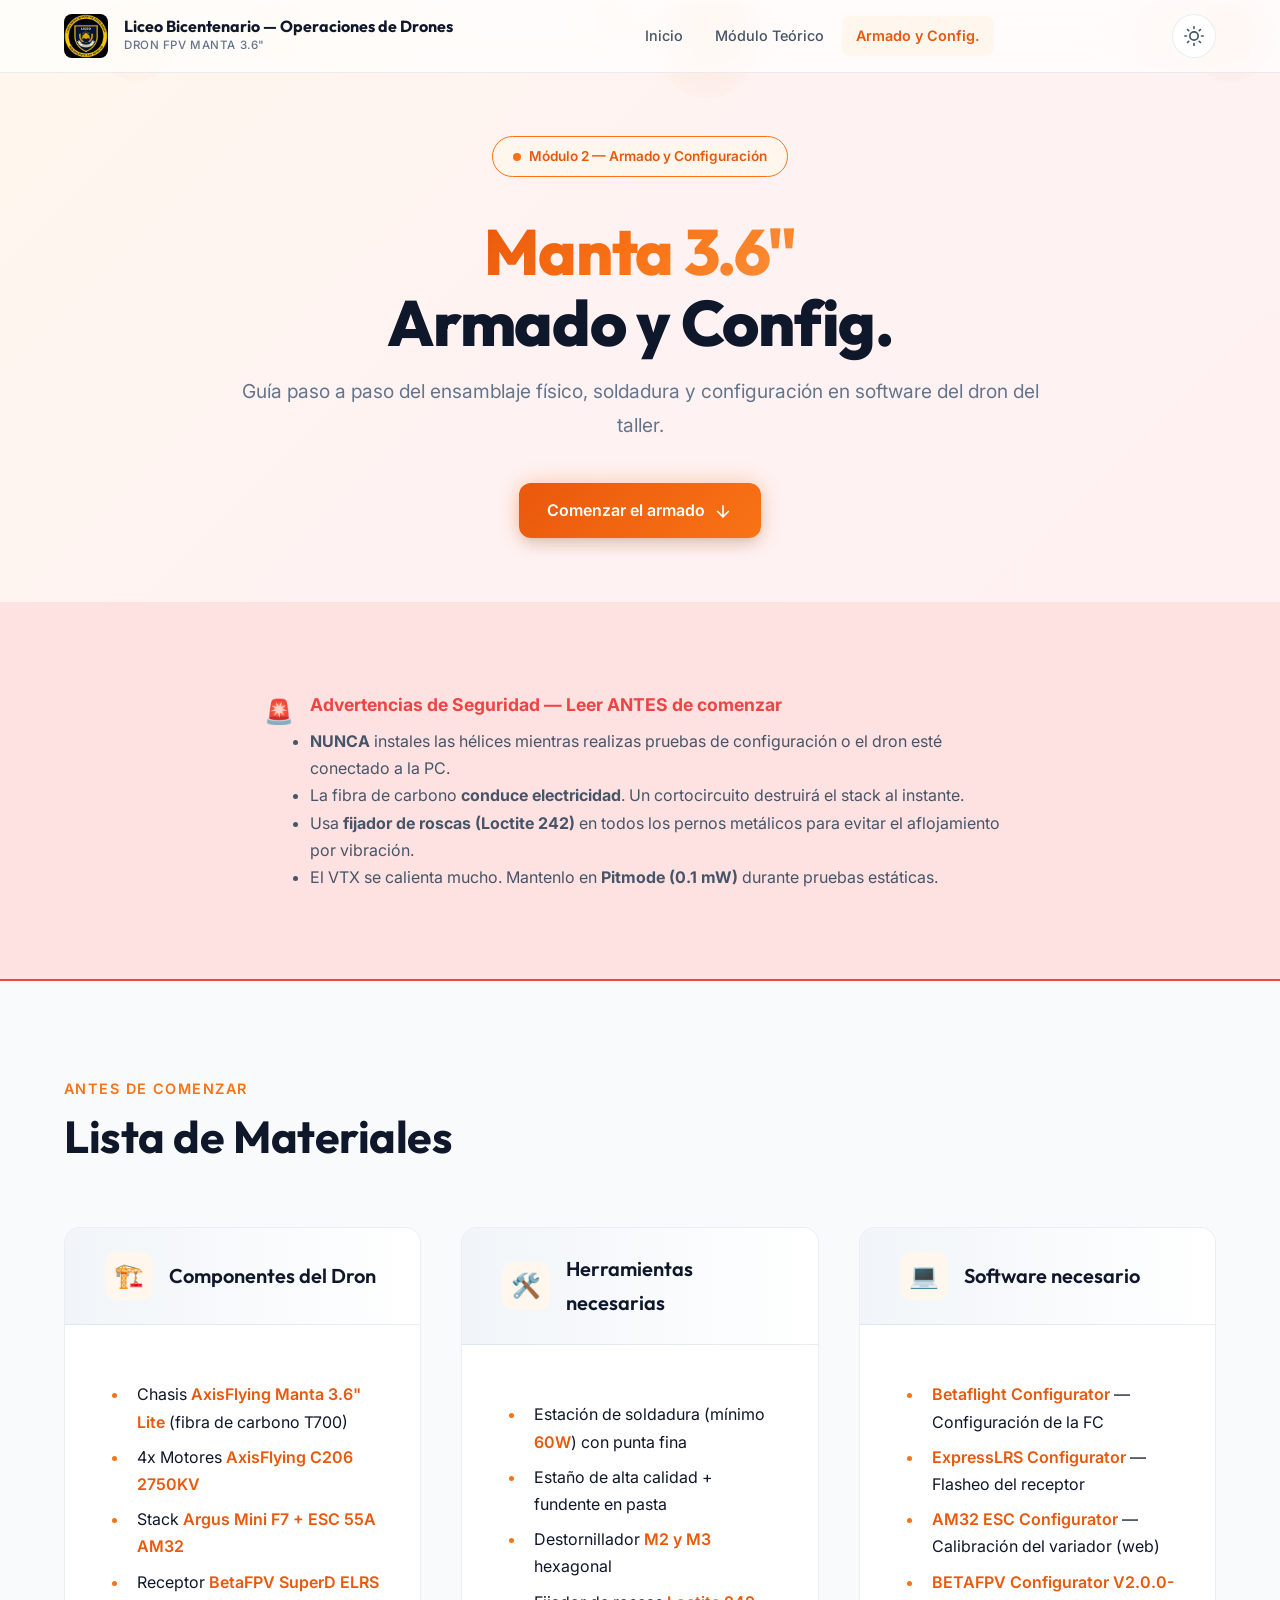
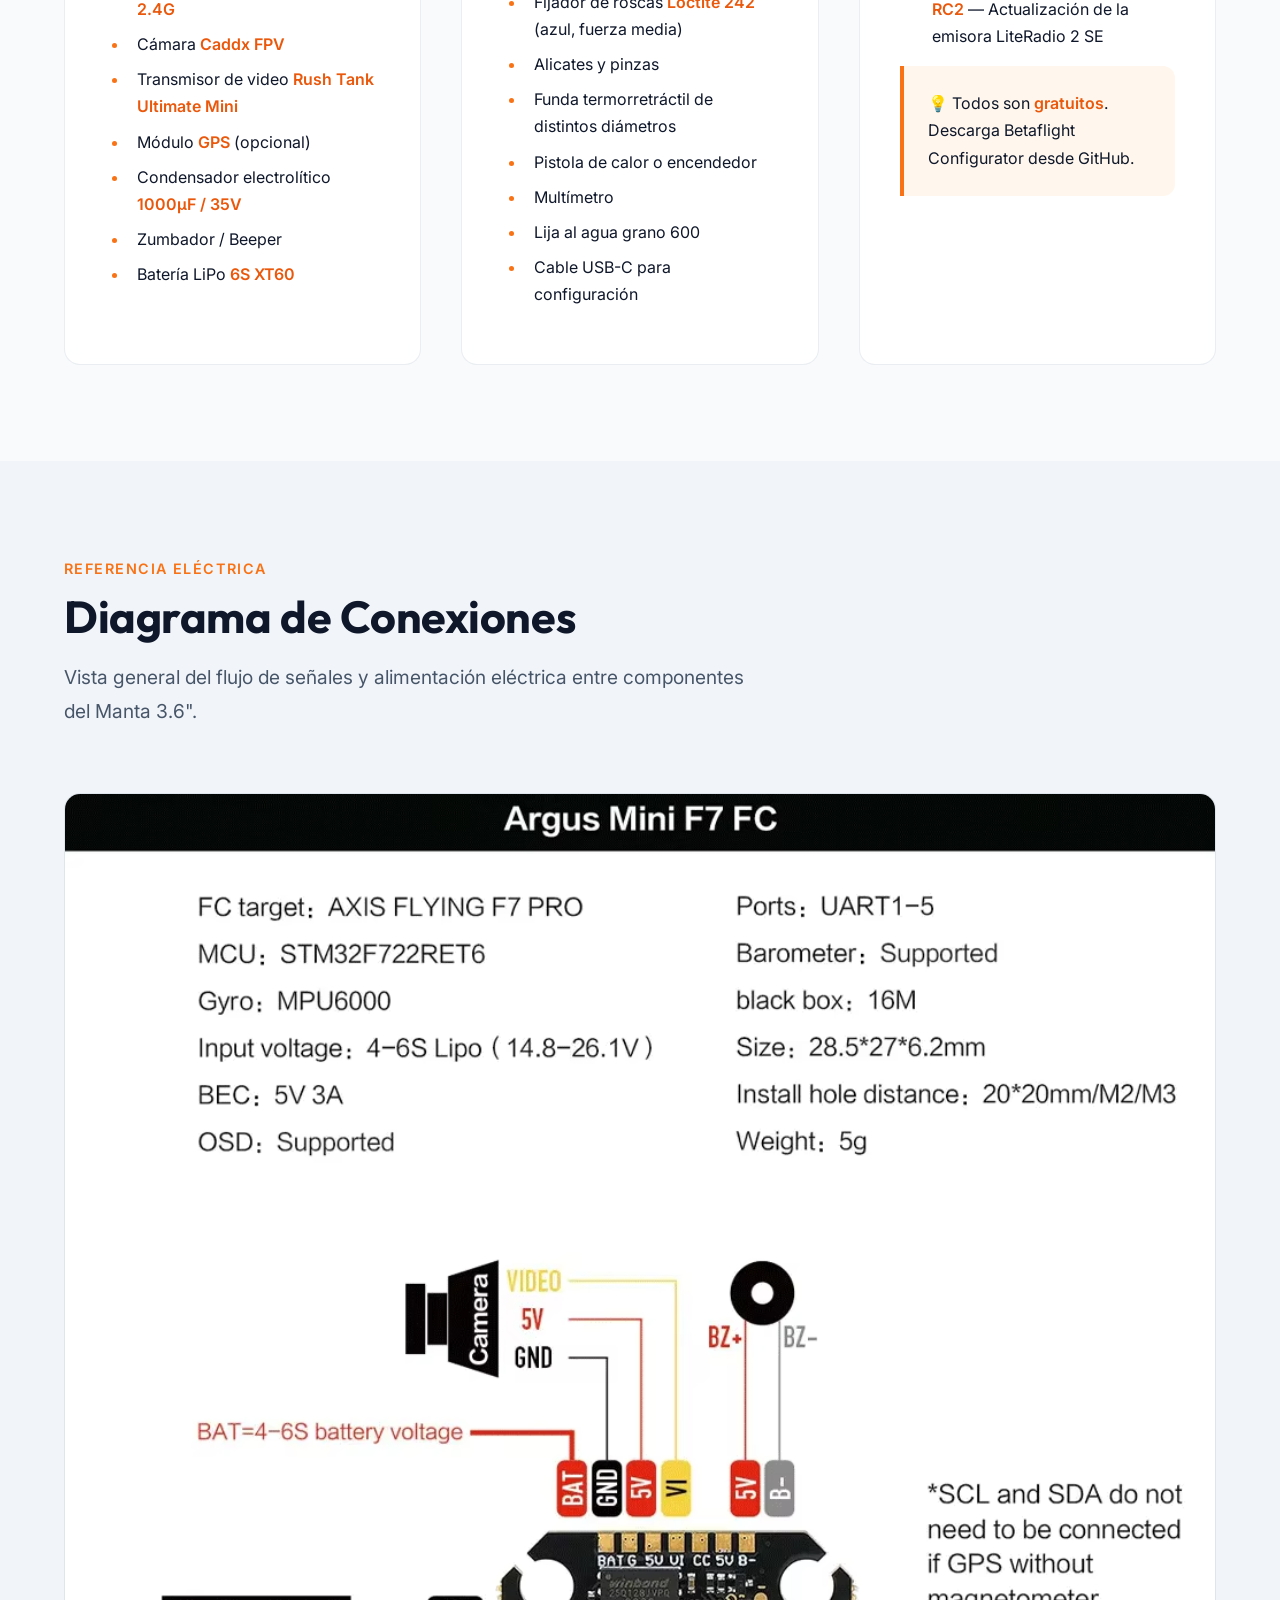
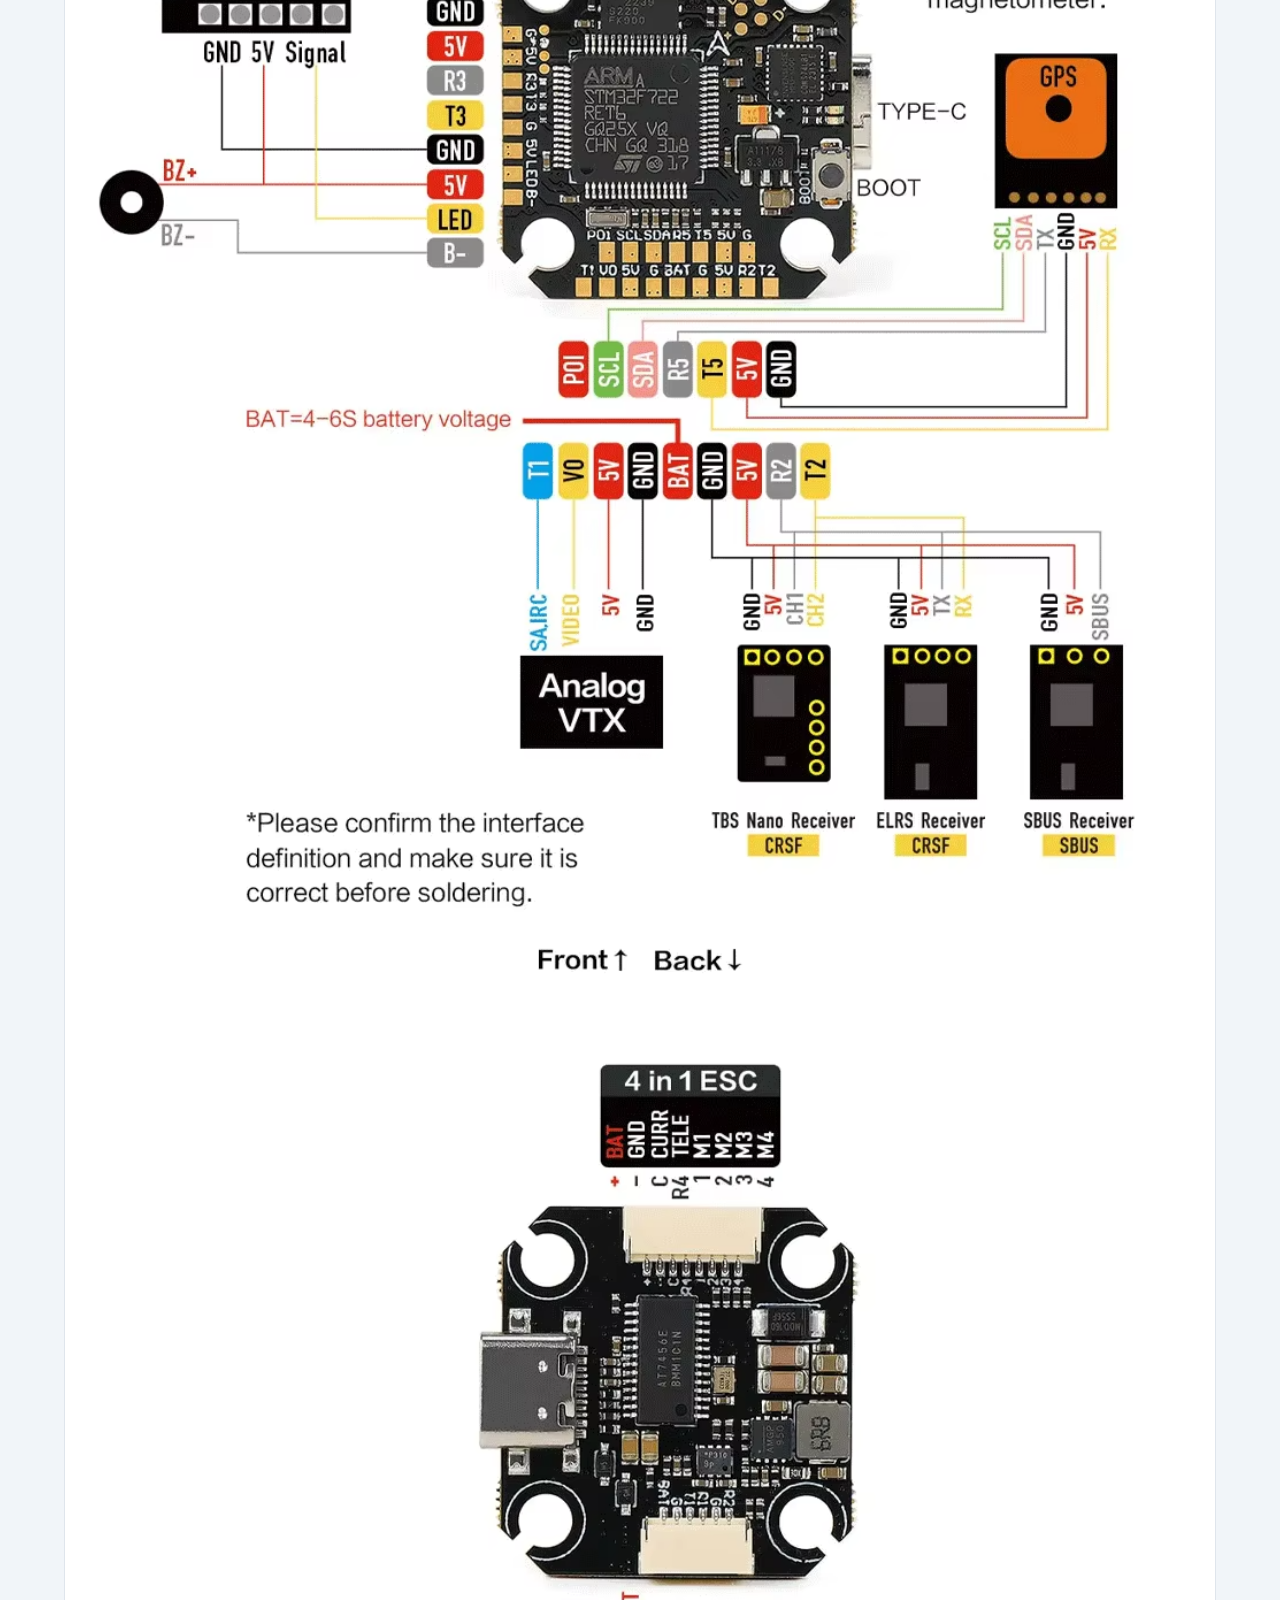
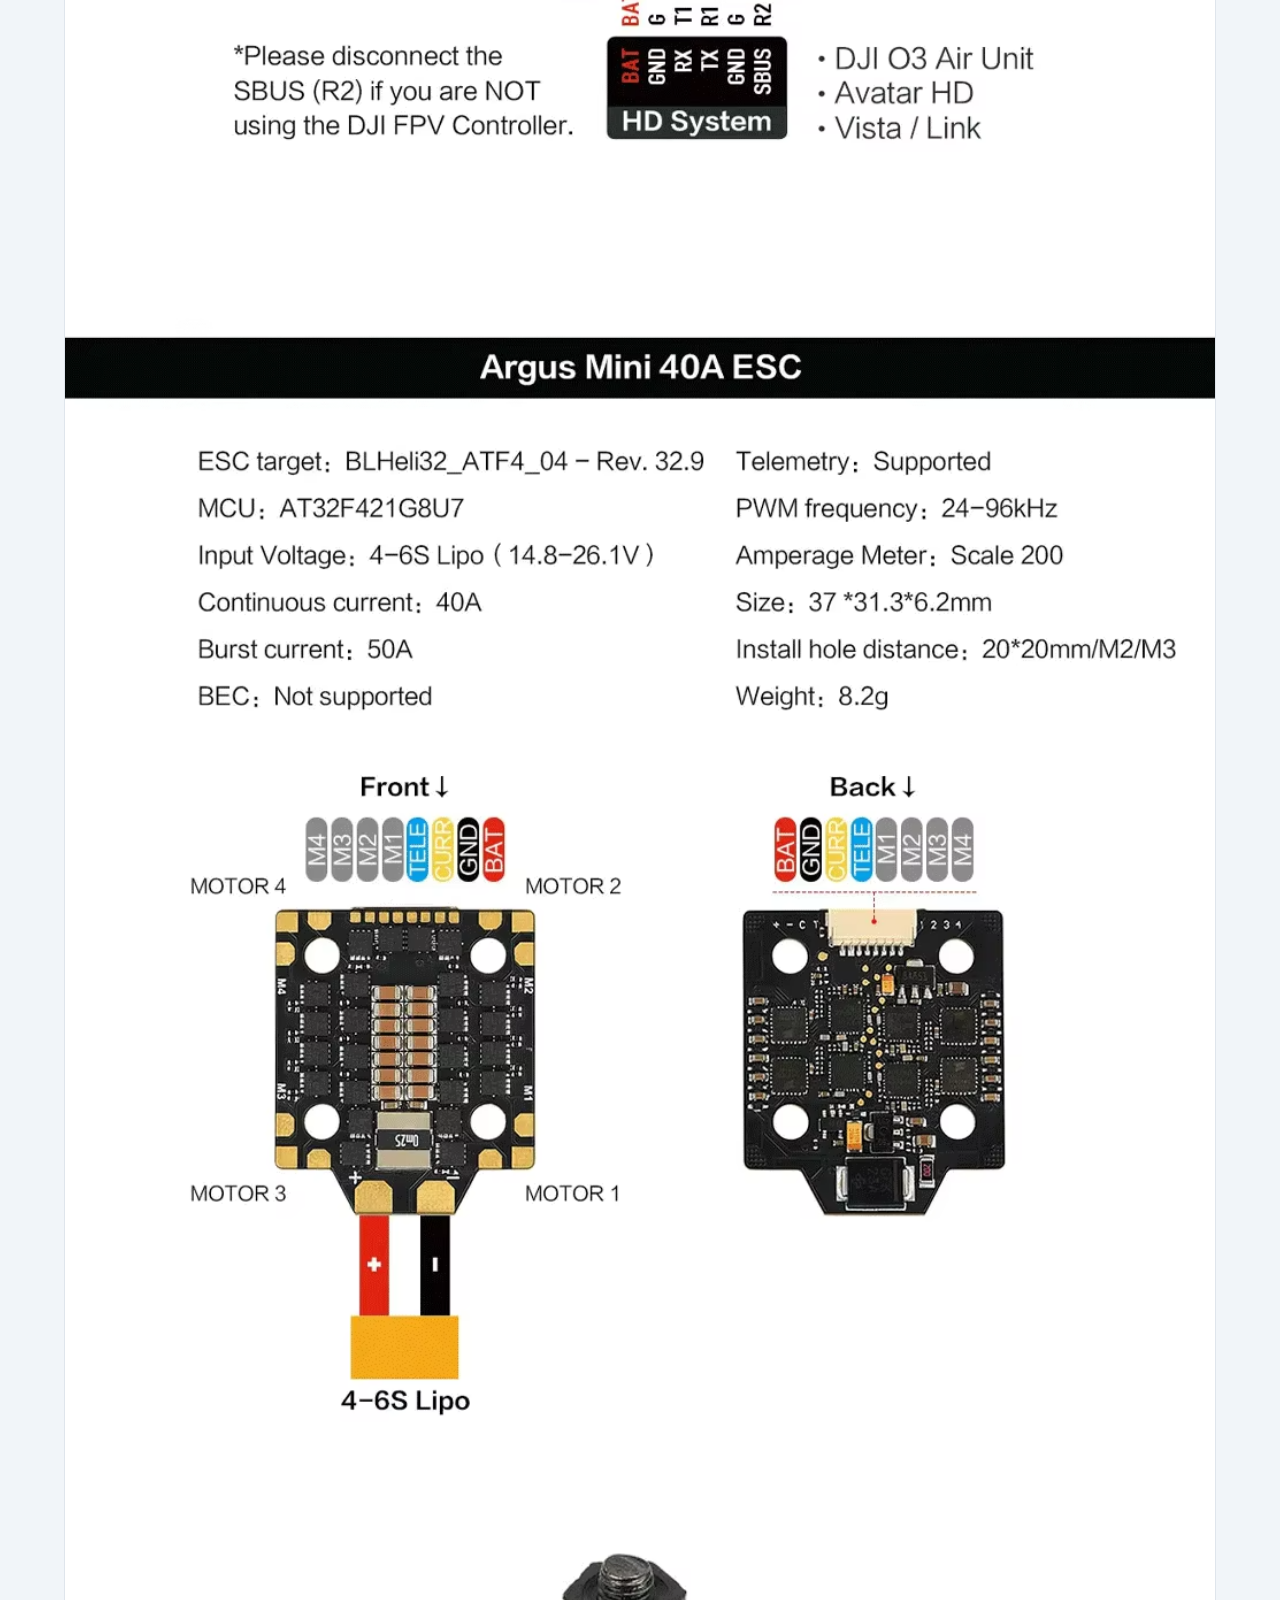
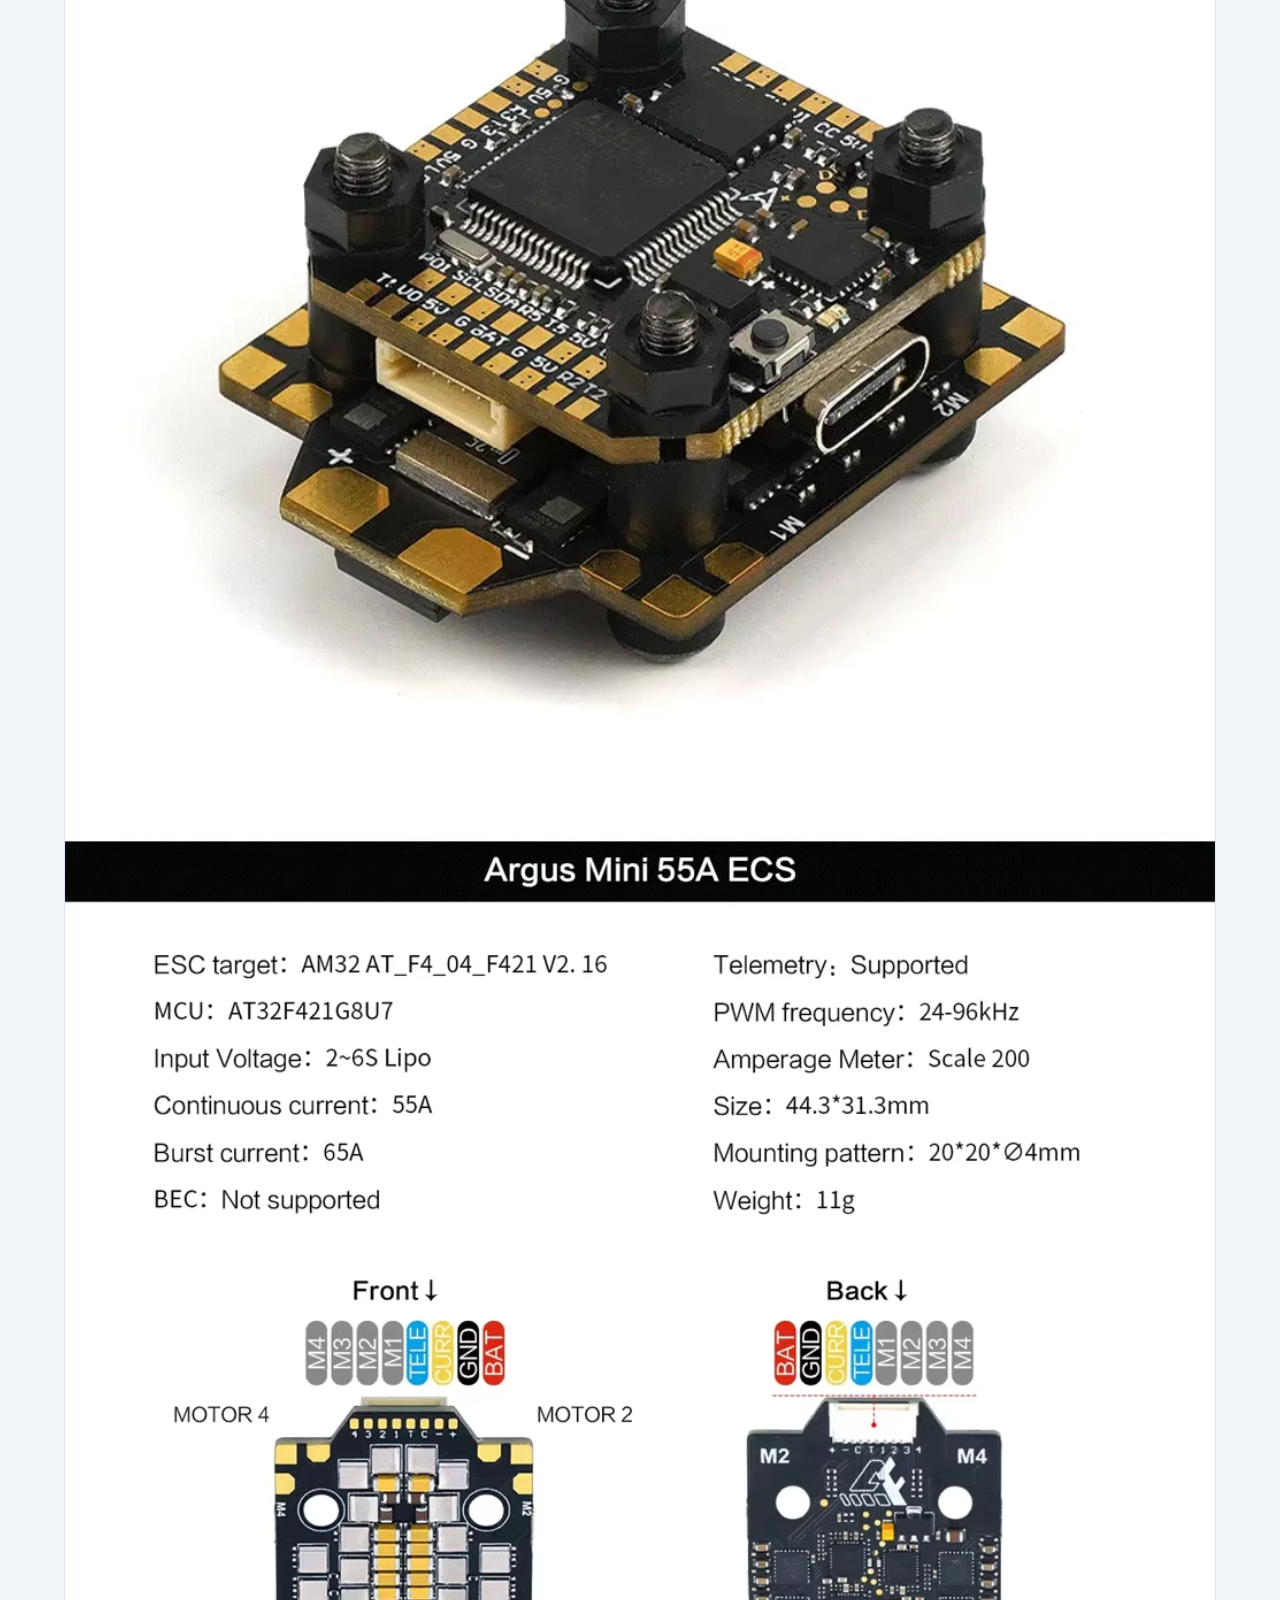
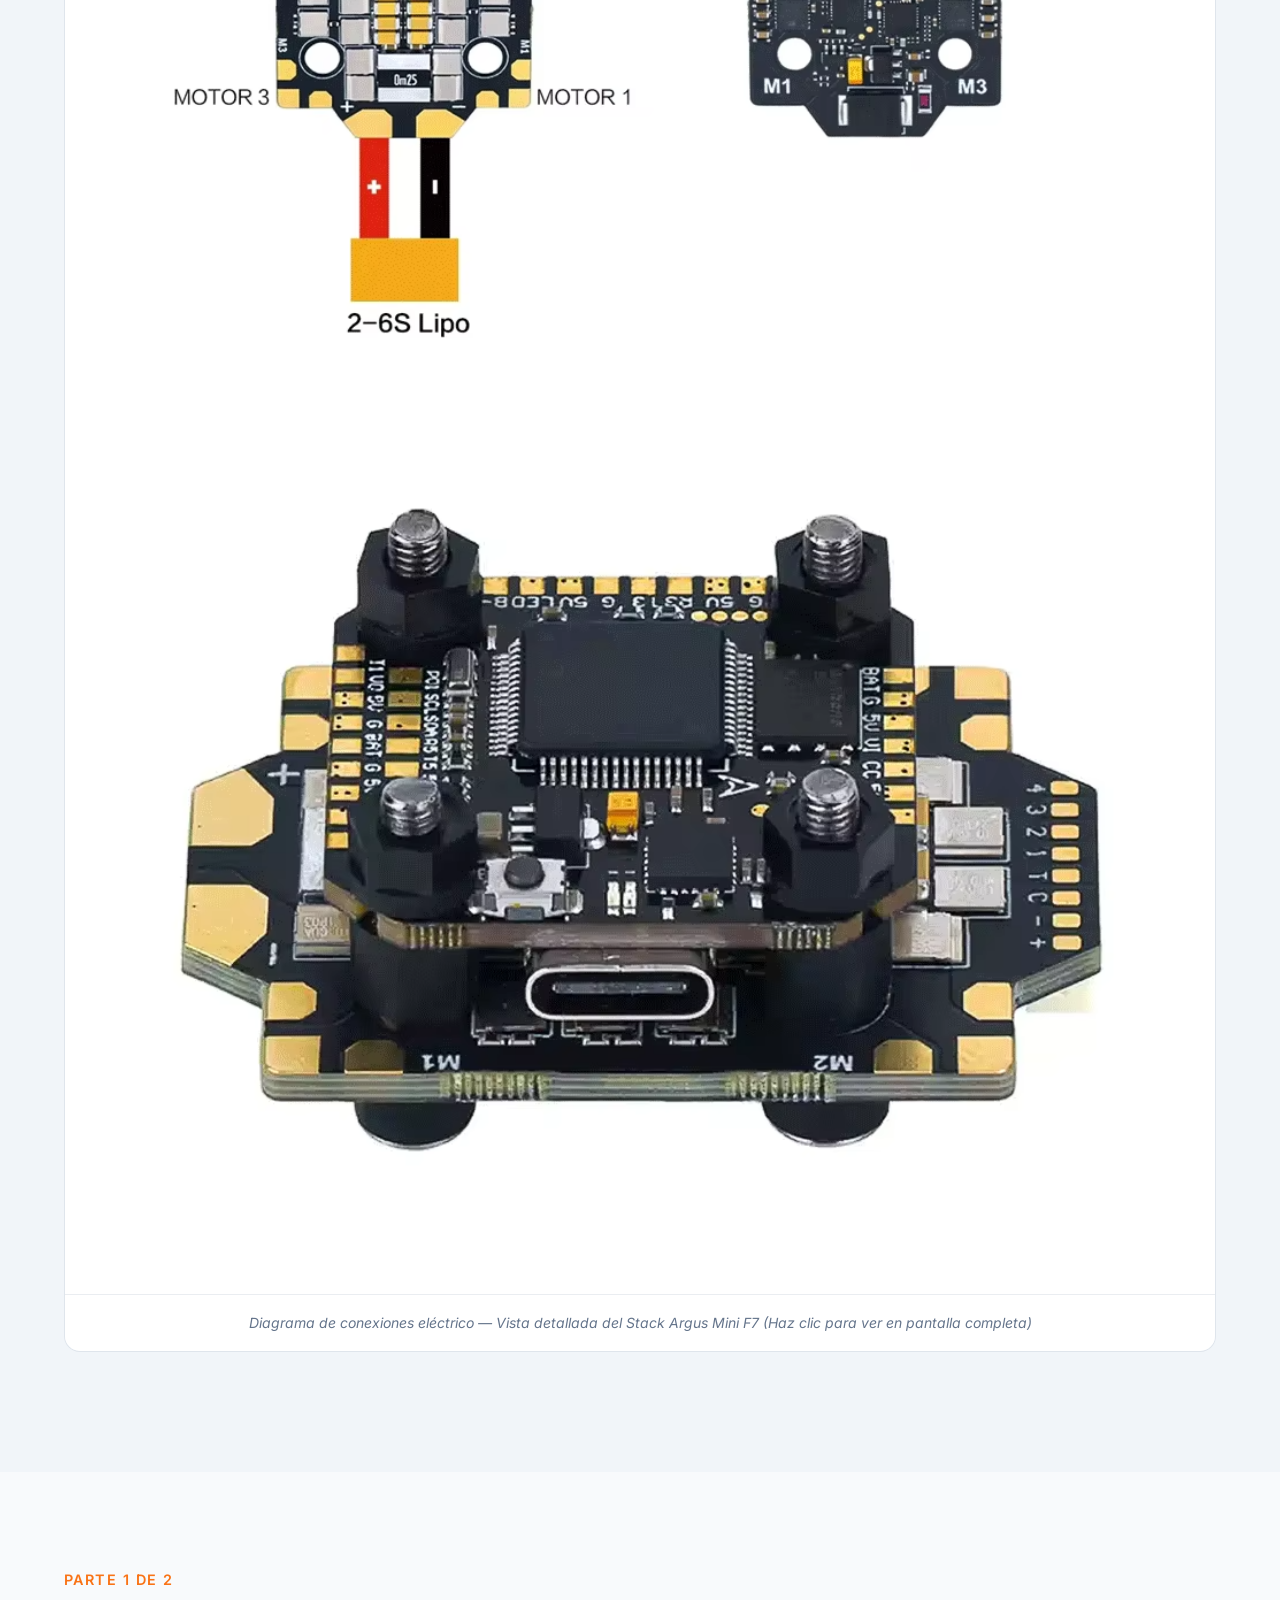
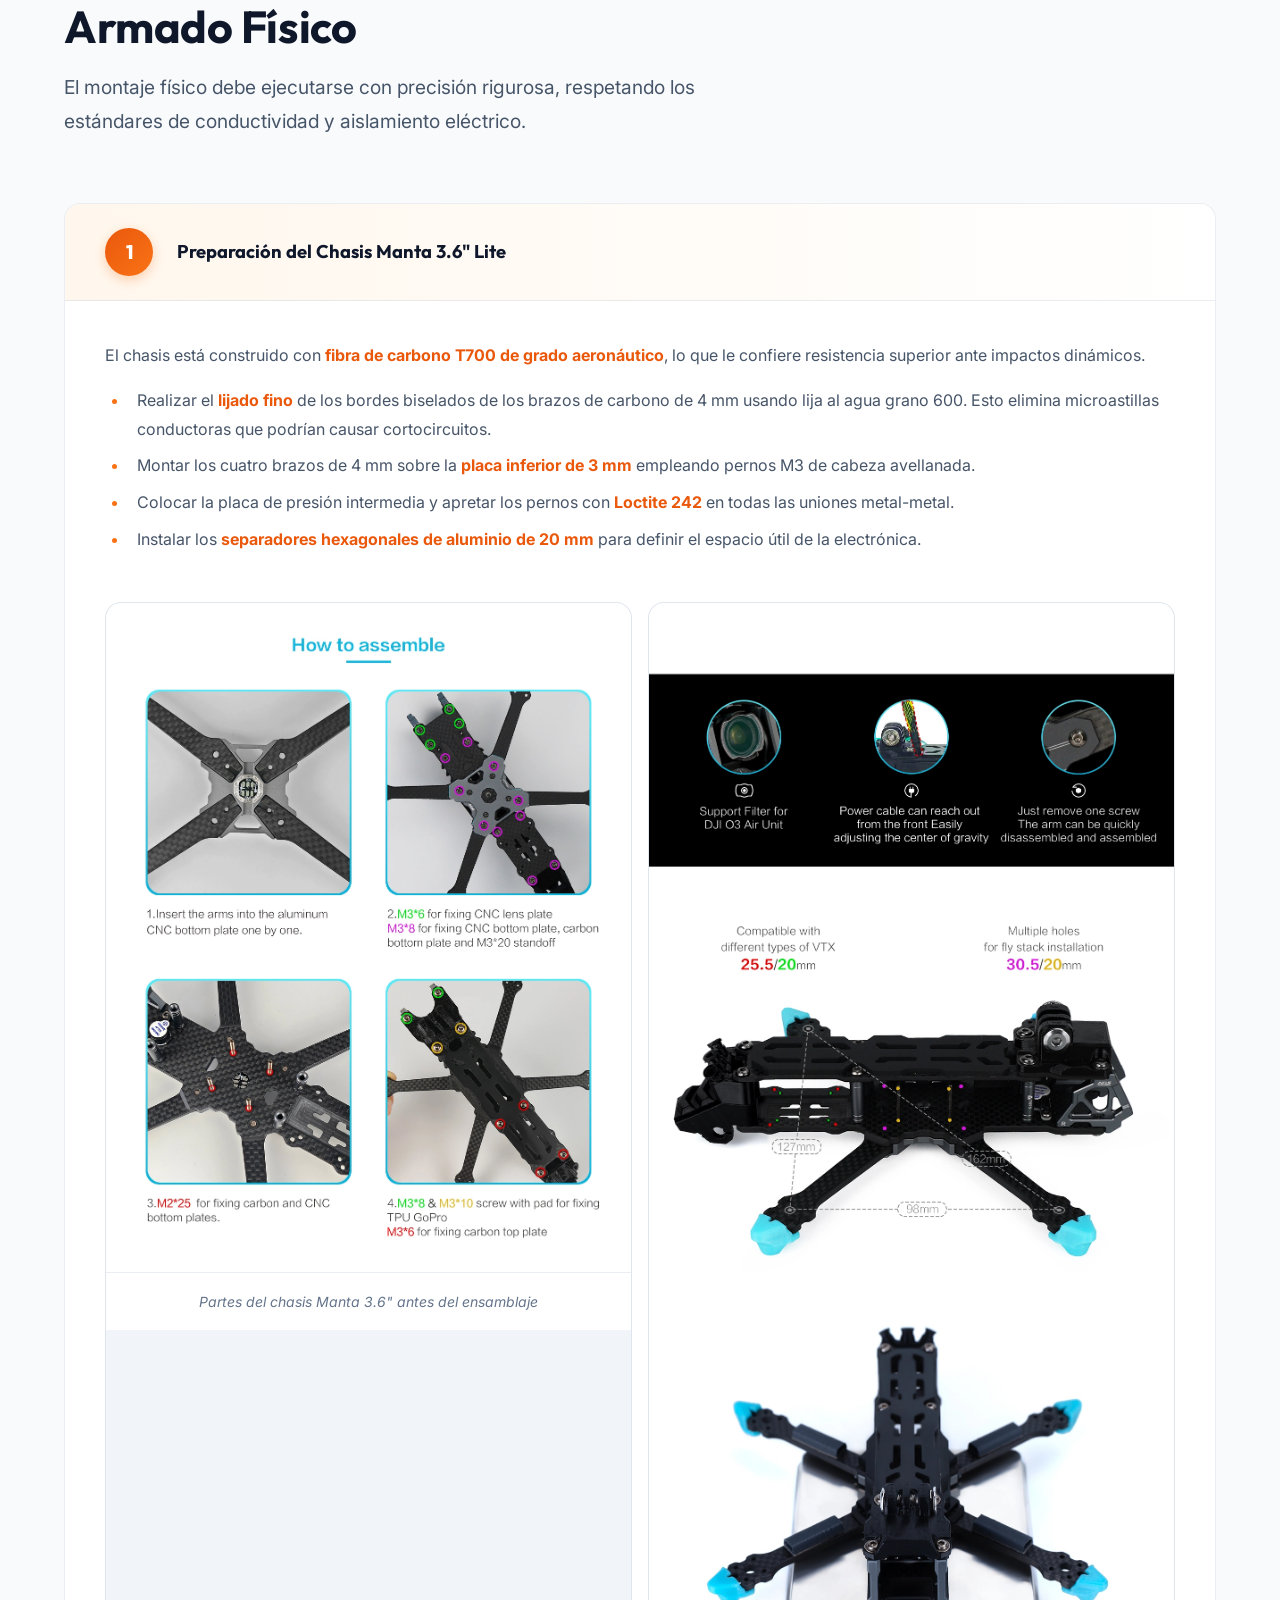
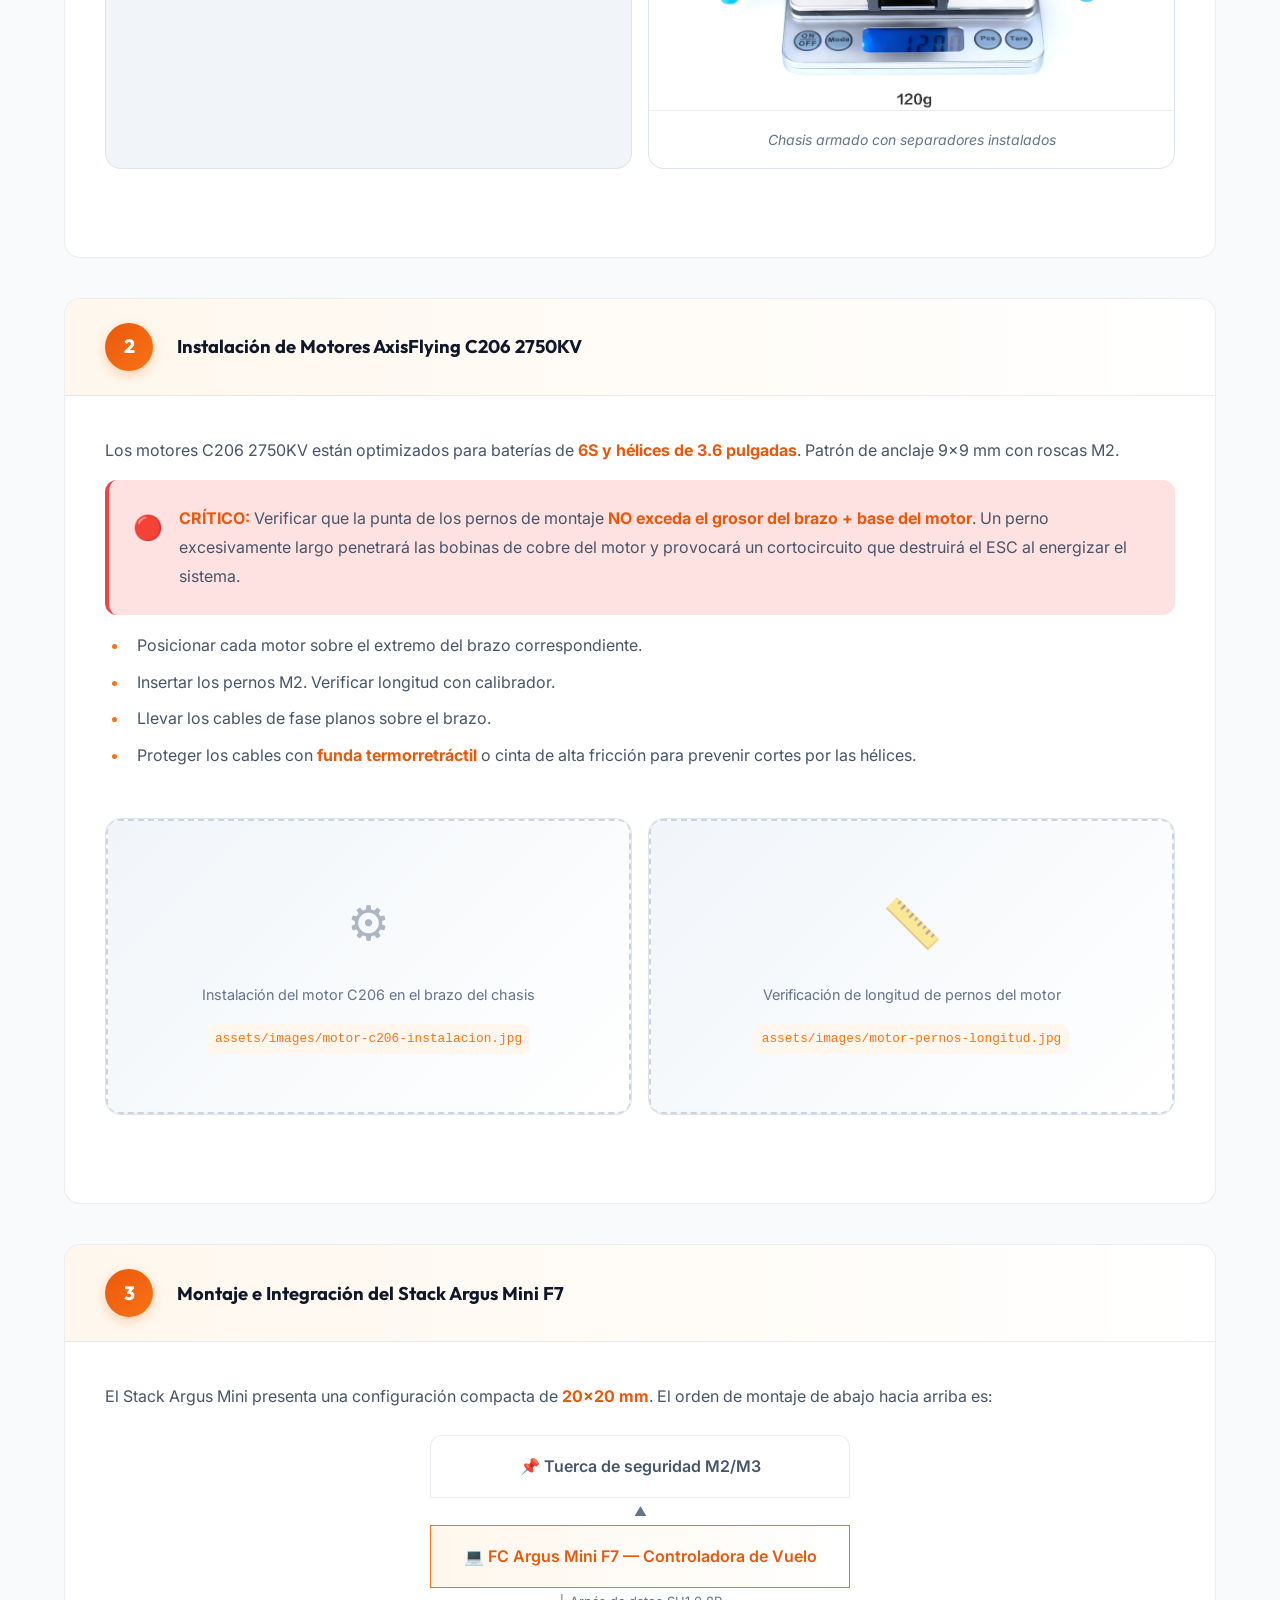
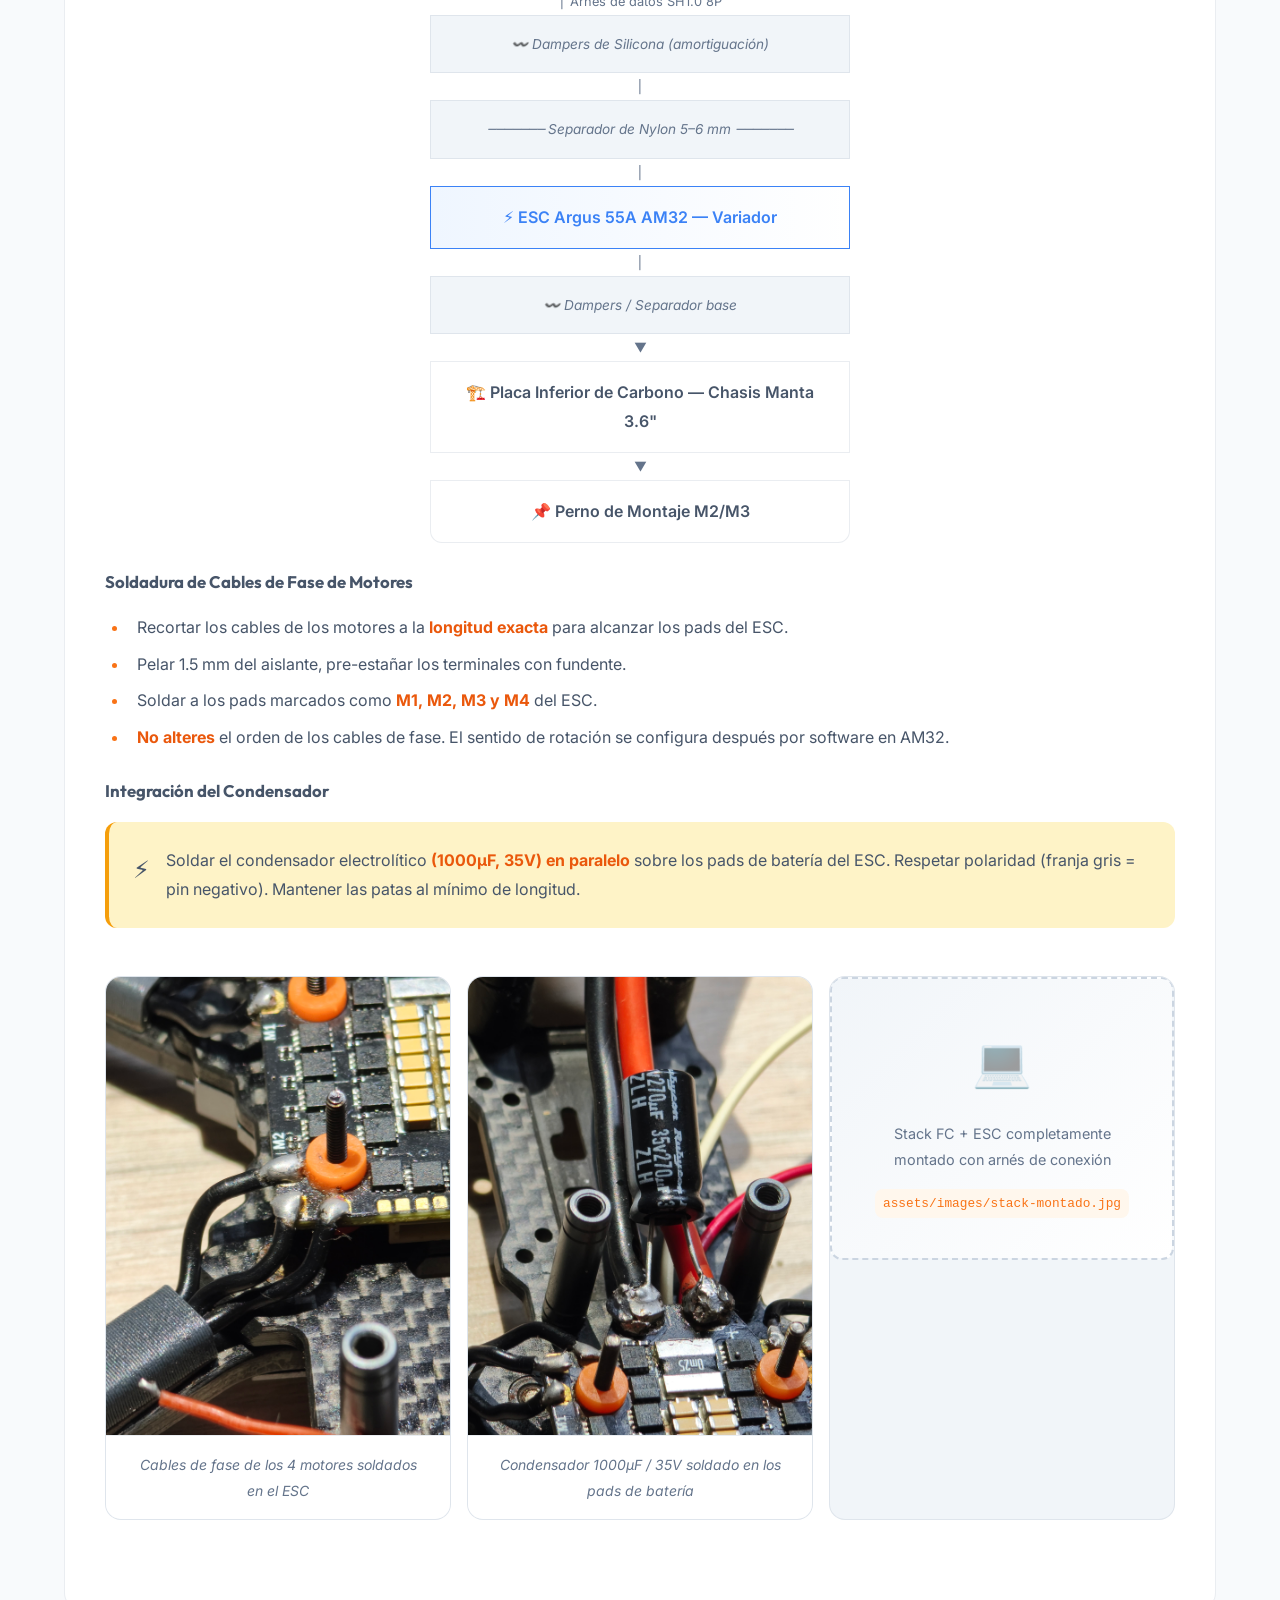
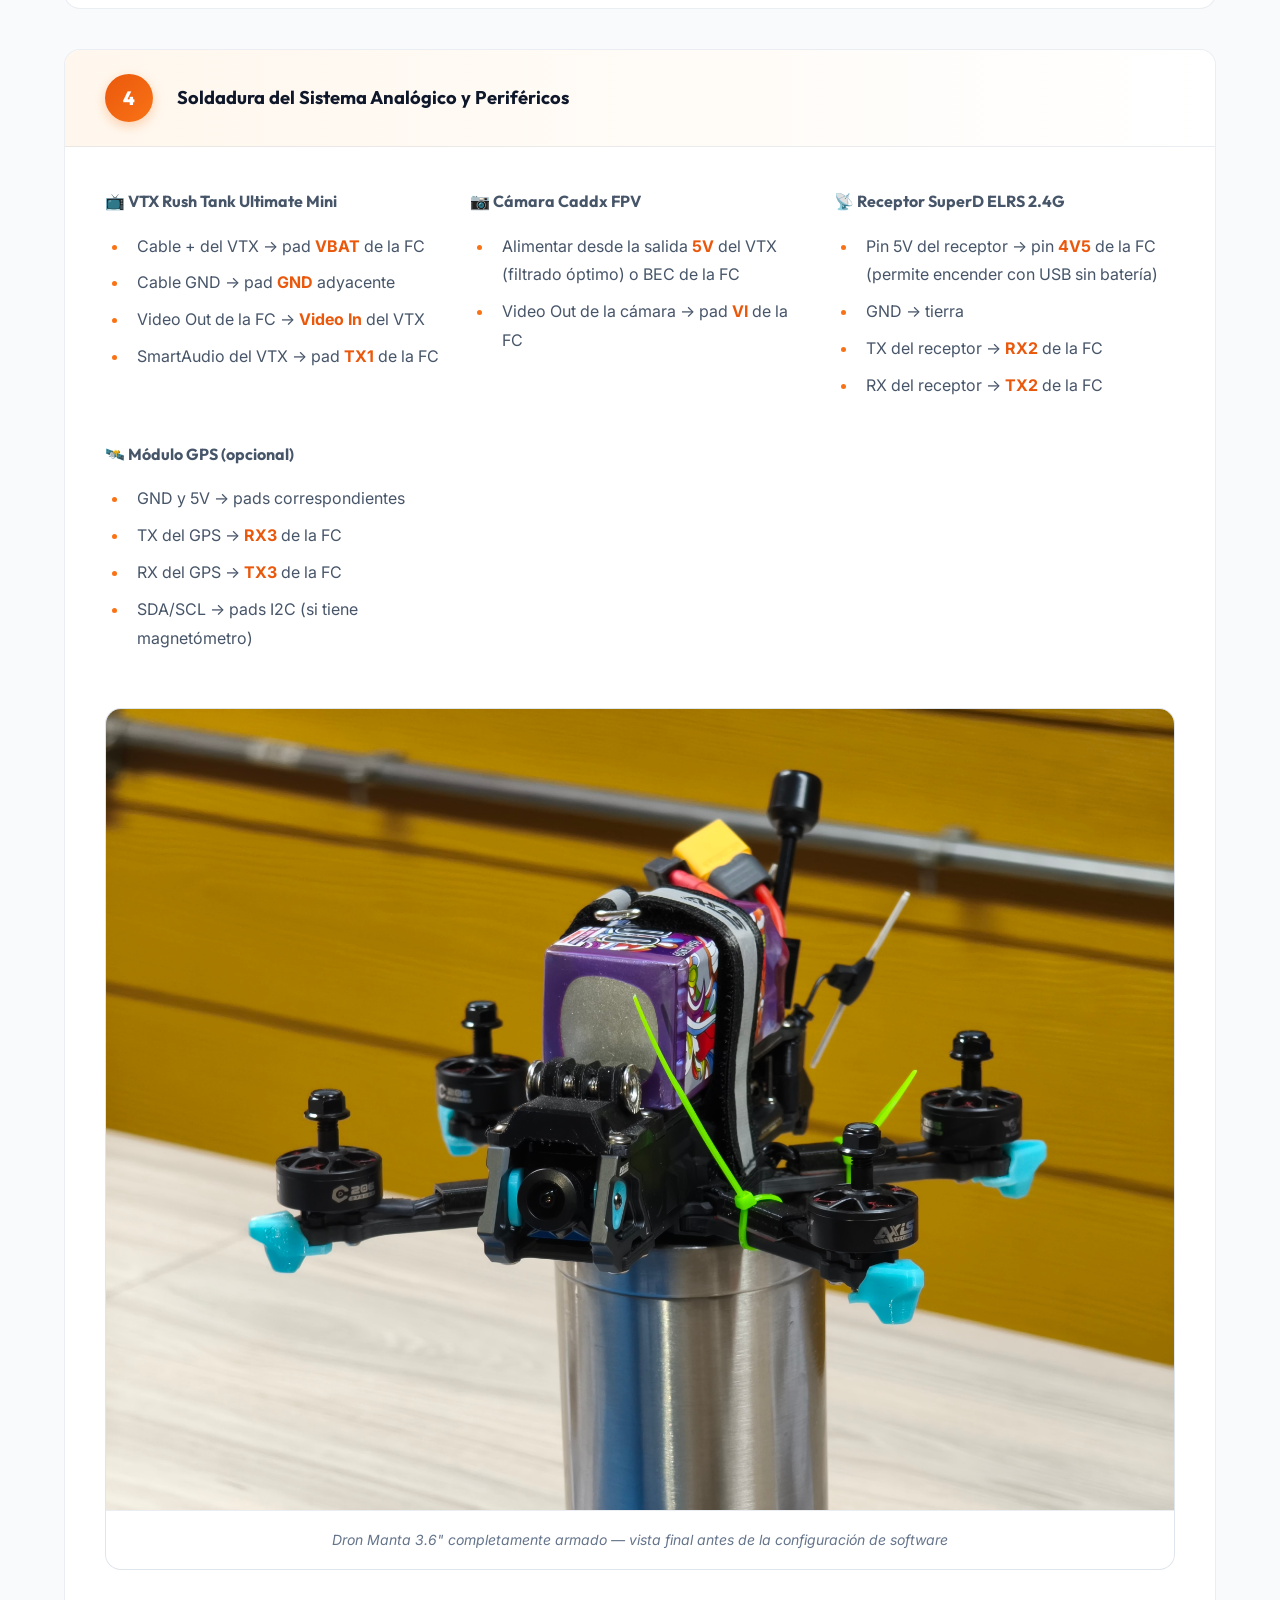
==== modulo-armado.html @ 682bfcba "Proyecto Web Dron FPV Manta 3.6 - Modulo Teorico y Armado" ====
<!DOCTYPE html>
<html lang="es">

<head>
  <meta charset="UTF-8">
  <meta name="viewport" content="width=device-width, initial-scale=1.0">
  <title>Módulo Armado y Configuración — Manta 3.6" | Dron FPV</title>
  <meta name="description"
    content="Guía completa paso a paso del armado físico, conexionado eléctrico y configuración en software del dron FPV AxisFlying Manta 3.6 pulgadas.">
  <link rel="icon" type="image/webp" href="assets/images/logo-liceo.webp">
  <link rel="stylesheet" href="assets/css/main.css">
  <style>
    /* Estilos adicionales para el diagrama de conexiones */
    .wiring-diagram {
      background: var(--bg-tertiary);
      border: 1px solid var(--border);
      border-radius: var(--radius-lg);
      padding: var(--space-xl);
      margin: var(--space-lg) 0;
      font-family: 'SF Mono', 'Fira Code', 'Courier New', monospace;
      font-size: 0.78rem;
      line-height: 1.7;
      color: var(--text-secondary);
      overflow-x: auto;
    }

    [data-theme="dark"] .wiring-diagram {
      background: #050a12;
      border-color: rgba(251, 146, 60, 0.2);
      color: #7dd3fc;
    }

    .wiring-diagram .w-title {
      color: var(--accent);
      font-weight: 700;
      font-size: 0.85rem;
      letter-spacing: 0.05em;
    }

    .wiring-diagram .w-component {
      color: var(--text-primary);
      font-weight: 700;
    }

    [data-theme="dark"] .wiring-diagram .w-component {
      color: #f8fafc;
    }

    .wiring-diagram .w-signal {
      color: #22c55e;
    }

    [data-theme="dark"] .wiring-diagram .w-signal {
      color: #4ade80;
    }

    .stack-diagram {
      display: flex;
      flex-direction: column;
      align-items: center;
      gap: 0;
      max-width: 420px;
      margin: var(--space-lg) auto;
    }

    .stack-layer {
      width: 100%;
      padding: var(--space-md) var(--space-lg);
      border: 1px solid var(--border);
      text-align: center;
      font-weight: 600;
      transition: all var(--transition-base);
      cursor: default;
      position: relative;
    }

    .stack-layer:first-child {
      border-radius: var(--radius-md) var(--radius-md) 0 0;
    }

    .stack-layer:last-child {
      border-radius: 0 0 var(--radius-md) var(--radius-md);
    }

    .stack-layer:hover {
      transform: scaleX(1.02);
      z-index: 2;
      box-shadow: var(--shadow-md);
    }

    .stack-layer.fc {
      background: linear-gradient(90deg, var(--accent-soft), var(--bg-secondary));
      color: var(--accent-dark);
      border-color: var(--accent);
    }

    .stack-layer.damper {
      background: var(--bg-tertiary);
      color: var(--text-muted);
      font-size: 0.85rem;
      font-weight: 400;
      font-style: italic;
    }

    .stack-layer.esc {
      background: linear-gradient(90deg, var(--info-soft), var(--bg-secondary));
      color: var(--info);
      border-color: var(--info);
    }

    .stack-layer.base {
      background: var(--bg-secondary);
      color: var(--text-secondary);
    }

    .stack-arrow {
      color: var(--text-muted);
      font-size: 0.8rem;
      padding: 2px 0;
    }

    .config-table-wrap {
      overflow-x: auto;
      border-radius: var(--radius-md);
      border: 1px solid var(--border);
      margin: var(--space-md) 0;
    }

    .config-table {
      width: 100%;
      border-collapse: collapse;
      font-size: 0.88rem;
    }

    .config-table th {
      background: var(--bg-tertiary);
      padding: var(--space-md);
      text-align: left;
      font-weight: 700;
      border-bottom: 2px solid var(--accent);
      white-space: nowrap;
      font-family: var(--font-heading);
    }

    .config-table td {
      padding: var(--space-md);
      border-bottom: 1px solid var(--border);
      vertical-align: middle;
    }

    .config-table tr:last-child td {
      border-bottom: none;
    }

    .config-table tr:hover td {
      background: var(--accent-soft);
    }

    .config-table code {
      background: var(--bg-tertiary);
      padding: 0.2rem 0.5rem;
      border-radius: var(--radius-sm);
      font-size: 0.82rem;
      color: var(--accent-dark);
      font-family: 'SF Mono', monospace;
      font-weight: 600;
    }

    .warning-box {
      display: flex;
      gap: var(--space-md);
      align-items: flex-start;
      padding: var(--space-lg);
      border-radius: var(--radius-md);
      margin: var(--space-md) 0;
    }

    .warning-box.red {
      background: var(--danger-soft);
      border-left: 4px solid var(--danger);
    }

    .warning-box.yellow {
      background: var(--warning-soft);
      border-left: 4px solid var(--warning);
    }

    .warning-box.green {
      background: var(--success-soft);
      border-left: 4px solid var(--success);
    }

    .warning-icon {
      font-size: 1.5rem;
      flex-shrink: 0;
      margin-top: 2px;
    }

    .step-card {
      background: var(--bg-secondary);
      border: 1px solid var(--border);
      border-radius: var(--radius-lg);
      overflow: hidden;
      transition: all var(--transition-base);
    }

    .step-card:hover {
      box-shadow: var(--shadow-md);
      border-color: var(--accent);
    }

    .step-card-header {
      display: flex;
      align-items: center;
      gap: var(--space-lg);
      padding: var(--space-lg) var(--space-xl);
      background: linear-gradient(90deg, var(--accent-soft), var(--bg-secondary));
      border-bottom: 1px solid var(--border);
    }

    .step-card-num {
      width: 48px;
      height: 48px;
      border-radius: 50%;
      background: linear-gradient(135deg, var(--accent-dark), var(--accent));
      color: white;
      display: flex;
      align-items: center;
      justify-content: center;
      font-weight: 800;
      font-size: 1.2rem;
      font-family: var(--font-heading);
      flex-shrink: 0;
      box-shadow: 0 4px 12px rgba(249, 115, 22, 0.3);
    }

    .step-card-header h3 {
      font-family: var(--font-heading);
      font-size: 1.15rem;
      font-weight: 700;
      color: var(--text-primary);
    }

    .step-card-body {
      padding: var(--space-xl);
      color: var(--text-secondary);
      line-height: 1.8;
    }

    .step-card-body ul {
      margin: var(--space-md) 0 var(--space-md) var(--space-lg);
    }

    .step-card-body li {
      margin-bottom: var(--space-sm);
      padding-left: var(--space-sm);
    }

    .step-card-body li::marker {
      color: var(--accent);
    }

    .step-card-body strong {
      color: var(--accent-dark);
    }

    .bind-method {
      border: 1px solid var(--border);
      border-radius: var(--radius-lg);
      overflow: hidden;
      margin: var(--space-md) 0;
    }

    .bind-method-header {
      display: flex;
      align-items: center;
      gap: var(--space-md);
      padding: var(--space-lg) var(--space-xl);
      background: var(--bg-tertiary);
      font-weight: 700;
      font-family: var(--font-heading);
      color: var(--text-primary);
    }

    .bind-method-body {
      padding: var(--space-xl);
    }

    .bind-step {
      display: flex;
      gap: var(--space-md);
      margin-bottom: var(--space-md);
      align-items: flex-start;
    }

    .bind-step-num {
      flex-shrink: 0;
      width: 28px;
      height: 28px;
      border-radius: 50%;
      background: var(--accent-soft);
      border: 2px solid var(--accent);
      color: var(--accent-dark);
      display: flex;
      align-items: center;
      justify-content: center;
      font-size: 0.8rem;
      font-weight: 700;
    }
  </style>
</head>

<body>

  <!-- NAVBAR -->
  <nav class="navbar" role="navigation" aria-label="Navegación principal">
    <div class="navbar-inner">
      <a href="index.html" class="navbar-brand">
        <img src="assets/images/logo-liceo.webp" alt="Logo Liceo Bicentenario San Nicolás" width="44" height="44">
        <div class="brand-text">
          <span class="brand-name">Liceo Bicentenario — Operaciones de Drones</span>
          <span class="brand-sub">Dron FPV Manta 3.6"</span>
        </div>
      </a>
      <div class="navbar-nav" id="main-nav">
        <a href="index.html" class="nav-link">Inicio</a>
        <a href="modulo-teorico.html" class="nav-link">Módulo Teórico</a>
        <a href="modulo-armado.html" class="nav-link active">Armado y Config.</a>
      </div>
      <div class="navbar-actions">
        <button class="theme-toggle" aria-label="Cambiar tema">
          <svg class="sun-icon" viewBox="0 0 24 24" fill="none" stroke="currentColor" stroke-width="2"
            stroke-linecap="round" stroke-linejoin="round">
            <circle cx="12" cy="12" r="5" />
            <line x1="12" y1="1" x2="12" y2="3" />
            <line x1="12" y1="21" x2="12" y2="23" />
            <line x1="4.22" y1="4.22" x2="5.64" y2="5.64" />
            <line x1="18.36" y1="18.36" x2="19.78" y2="19.78" />
            <line x1="1" y1="12" x2="3" y2="12" />
            <line x1="21" y1="12" x2="23" y2="12" />
            <line x1="4.22" y1="19.78" x2="5.64" y2="18.36" />
            <line x1="18.36" y1="5.64" x2="19.78" y2="4.22" />
          </svg>
          <svg class="moon-icon" viewBox="0 0 24 24" fill="none" stroke="currentColor" stroke-width="2"
            stroke-linecap="round" stroke-linejoin="round" style="display:none">
            <path d="M21 12.79A9 9 0 1 1 11.21 3 7 7 0 0 0 21 12.79z" />
          </svg>
        </button>
        <button class="mobile-menu-btn" aria-label="Abrir menú" aria-expanded="false" aria-controls="main-nav">
          <svg width="24" height="24" viewBox="0 0 24 24" fill="none" stroke="currentColor" stroke-width="2"
            stroke-linecap="round" stroke-linejoin="round">
            <line x1="3" y1="12" x2="21" y2="12" />
            <line x1="3" y1="6" x2="21" y2="6" />
            <line x1="3" y1="18" x2="21" y2="18" />
          </svg>
        </button>
      </div>
    </div>
  </nav>

  <!-- HERO DEL MÓDULO -->
  <section class="hero" id="inicio" style="min-height: 50vh;">
    <div class="hero-bg" style="background-image: url('assets/images/hero-armado.webp');"></div>
    <div class="hero-particles"></div>
    <div class="hero-content">
      <div class="hero-badge">
        <div class="hero-badge-dot"></div>
        Módulo 2 — Armado y Configuración
      </div>
      <h1 class="hero-title display">
        <span class="accent">Manta 3.6"</span><br>Armado y Config.
      </h1>
      <p class="hero-subtitle body-lg text-muted">
        Guía paso a paso del ensamblaje físico, soldadura y configuración en software del dron del taller.
      </p>
      <div class="hero-actions" style="margin-top: var(--space-xl);">
        <a href="#lista-materiales" class="btn btn-primary btn-shimmer ripple">
          Comenzar el armado
          <svg width="20" height="20" viewBox="0 0 24 24" fill="none" stroke="currentColor" stroke-width="2">
            <path d="M12 5v14M5 12l7 7 7-7" />
          </svg>
        </a>
      </div>
    </div>
  </section>

  <!-- ADVERTENCIA DE SEGURIDAD -->
  <section class="section-sm" style="background: var(--danger-soft); border-bottom: 2px solid var(--danger);">
    <div class="container">
      <div class="warning-box red" style="max-width: 800px; margin: 0 auto; border: none; background: transparent;">
        <div class="warning-icon">🚨</div>
        <div>
          <strong style="font-size: 1.1rem; color: var(--danger);">Advertencias de Seguridad — Leer ANTES de
            comenzar</strong>
          <ul style="margin-top: var(--space-sm); color: var(--text-secondary);">
            <li><strong>NUNCA</strong> instales las hélices mientras realizas pruebas de configuración o el dron esté
              conectado a la PC.</li>
            <li>La fibra de carbono <strong>conduce electricidad</strong>. Un cortocircuito destruirá el stack al
              instante.</li>
            <li>Usa <strong>fijador de roscas (Loctite 242)</strong> en todos los pernos metálicos para evitar el
              aflojamiento por vibración.</li>
            <li>El VTX se calienta mucho. Mantenlo en <strong>Pitmode (0.1 mW)</strong> durante pruebas estáticas.</li>
          </ul>
        </div>
      </div>
    </div>
  </section>

  <!-- LISTA DE MATERIALES -->
  <section class="section" id="lista-materiales">
    <div class="container">
      <div class="reveal" style="margin-bottom: var(--space-2xl);">
        <p class="section-label">Antes de Comenzar</p>
        <h2 class="heading-xl" style="margin-bottom: var(--space-md);">Lista de Materiales</h2>
      </div>

      <div style="display: grid; grid-template-columns: repeat(auto-fit, minmax(320px, 1fr)); gap: var(--space-xl);">
        <div class="card reveal">
          <div class="card-header">
            <div class="card-icon">🏗️</div>
            <h3>Componentes del Dron</h3>
          </div>
          <div class="card-body">
            <ul>
              <li>Chasis <strong>AxisFlying Manta 3.6" Lite</strong> (fibra de carbono T700)</li>
              <li>4x Motores <strong>AxisFlying C206 2750KV</strong></li>
              <li>Stack <strong>Argus Mini F7 + ESC 55A AM32</strong></li>
              <li>Receptor <strong>BetaFPV SuperD ELRS 2.4G</strong></li>
              <li>Cámara <strong>Caddx FPV</strong></li>
              <li>Transmisor de video <strong>Rush Tank Ultimate Mini</strong></li>
              <li>Módulo <strong>GPS</strong> (opcional)</li>
              <li>Condensador electrolítico <strong>1000µF / 35V</strong></li>
              <li>Zumbador / Beeper</li>
              <li>Batería LiPo <strong>6S XT60</strong></li>
            </ul>
          </div>
        </div>
        <div class="card reveal reveal-delay-1">
          <div class="card-header">
            <div class="card-icon">🛠️</div>
            <h3>Herramientas necesarias</h3>
          </div>
          <div class="card-body">
            <ul>
              <li>Estación de soldadura (mínimo <strong>60W</strong>) con punta fina</li>
              <li>Estaño de alta calidad + fundente en pasta</li>
              <li>Destornillador <strong>M2 y M3</strong> hexagonal</li>
              <li>Fijador de roscas <strong>Loctite 242</strong> (azul, fuerza media)</li>
              <li>Alicates y pinzas</li>
              <li>Funda termorretráctil de distintos diámetros</li>
              <li>Pistola de calor o encendedor</li>
              <li>Multímetro</li>
              <li>Lija al agua grano 600</li>
              <li>Cable USB-C para configuración</li>
            </ul>
          </div>
        </div>
        <div class="card reveal reveal-delay-2">
          <div class="card-header">
            <div class="card-icon">💻</div>
            <h3>Software necesario</h3>
          </div>
          <div class="card-body">
            <ul>
              <li><strong>Betaflight Configurator</strong> — Configuración de la FC</li>
              <li><strong>ExpressLRS Configurator</strong> — Flasheo del receptor</li>
              <li><strong>AM32 ESC Configurator</strong> — Calibración del variador (web)</li>
              <li><strong>BETAFPV Configurator V2.0.0-RC2</strong> — Actualización de la emisora LiteRadio 2 SE</li>
            </ul>
            <div class="alert-box alert-info" style="margin-top: var(--space-md);">
              💡 Todos son <strong>gratuitos</strong>. Descarga Betaflight Configurator desde GitHub.
            </div>
          </div>
        </div>
      </div>
    </div>
  </section>

  <!-- DIAGRAMA DE CONEXIONES -->
  <section class="section" id="diagrama" style="background: var(--bg-tertiary);">
    <div class="container">
      <div class="reveal" style="margin-bottom: var(--space-2xl);">
        <p class="section-label">Referencia Eléctrica</p>
        <h2 class="heading-xl" style="margin-bottom: var(--space-md);">Diagrama de Conexiones</h2>
        <p class="body-lg" style="max-width: 700px;">Vista general del flujo de señales y alimentación eléctrica entre
          componentes del Manta 3.6".</p>
      </div>

      <!-- Imagen del diagrama real o del PCB -->
      <div class="img-frame reveal" style="margin-top: var(--space-lg);">
        <img src="assets/images/wiring-diagram-manta.webp" alt="Diagrama de conexiones del Manta 3.6" class="img-zoomable" style="width: 100%; height: auto; display: block; object-fit: cover;" onerror="this.onerror=null; this.src='assets/images/wiring-diagram-manta.jpg';">
        <div class="img-caption">Diagrama de conexiones eléctrico — Vista detallada del Stack Argus Mini F7 (Haz clic para ver en pantalla completa)</div>
      </div>
    </div>
  </section>

  <!-- PASOS DE ARMADO FÍSICO -->
  <section class="section" id="armado-fisico">
    <div class="container">
      <div class="reveal" style="margin-bottom: var(--space-2xl);">
        <p class="section-label">Parte 1 de 2</p>
        <h2 class="heading-xl" style="margin-bottom: var(--space-md);">Armado Físico</h2>
        <p class="body-lg" style="max-width: 700px;">El montaje físico debe ejecutarse con precisión rigurosa,
          respetando los estándares de conductividad y aislamiento eléctrico.</p>
      </div>

      <div style="display: flex; flex-direction: column; gap: var(--space-xl);">

        <!-- Paso 1: Chasis -->
        <div class="step-card reveal">
          <div class="step-card-header">
            <div class="step-card-num">1</div>
            <h3>Preparación del Chasis Manta 3.6" Lite</h3>
          </div>
          <div class="step-card-body">
            <p>El chasis está construido con <strong>fibra de carbono T700 de grado aeronáutico</strong>, lo que le
              confiere resistencia superior ante impactos dinámicos.</p>
            <ul>
              <li>Realizar el <strong>lijado fino</strong> de los bordes biselados de los brazos de carbono de 4 mm
                usando lija al agua grano 600. Esto elimina microastillas conductoras que podrían causar cortocircuitos.
              </li>
              <li>Montar los cuatro brazos de 4 mm sobre la <strong>placa inferior de 3 mm</strong> empleando pernos M3
                de cabeza avellanada.</li>
              <li>Colocar la placa de presión intermedia y apretar los pernos con <strong>Loctite 242</strong> en todas
                las uniones metal-metal.</li>
              <li>Instalar los <strong>separadores hexagonales de aluminio de 20 mm</strong> para definir el espacio
                útil de la electrónica.</li>
            </ul>

            <!-- Imagen del chasis -->
            <div class="img-grid" style="margin-top: var(--space-lg);">
              <div class="img-frame">
                <img src="assets/images/chasis-manta-partes.webp" alt="Partes del chasis Manta 3.6"
                  onerror="this.parentElement.innerHTML='<div class=\'img-placeholder\'><div class=\'img-placeholder-icon\'>🏗️</div><p>Partes del chasis AxisFlying Manta 3.6&quot;</p><code>assets/images/chasis-manta-partes.jpg</code></div>'">
                <div class="img-caption">Partes del chasis Manta 3.6" antes del ensamblaje</div>
              </div>
              <div class="img-frame">
                <img src="assets/images/chasis-manta-armado.webp" alt="Chasis Manta armado"
                  onerror="this.parentElement.innerHTML='<div class=\'img-placeholder\'><div class=\'img-placeholder-icon\'>🏗️</div><p>Chasis Manta 3.6&quot; ensamblado — vista superior</p><code>assets/images/chasis-manta-armado.jpg</code></div>'">
                <div class="img-caption">Chasis armado con separadores instalados</div>
              </div>
            </div>
          </div>
        </div>

        <!-- Paso 2: Motores -->
        <div class="step-card reveal">
          <div class="step-card-header">
            <div class="step-card-num">2</div>
            <h3>Instalación de Motores AxisFlying C206 2750KV</h3>
          </div>
          <div class="step-card-body">
            <p>Los motores C206 2750KV están optimizados para baterías de <strong>6S y hélices de 3.6 pulgadas</strong>.
              Patrón de anclaje 9×9 mm con roscas M2.</p>

            <div class="warning-box red">
              <div class="warning-icon">🔴</div>
              <div>
                <strong>CRÍTICO:</strong> Verificar que la punta de los pernos de montaje <strong>NO exceda el grosor
                  del brazo + base del motor</strong>. Un perno excesivamente largo penetrará las bobinas de cobre del
                motor y provocará un cortocircuito que destruirá el ESC al energizar el sistema.
              </div>
            </div>

            <ul>
              <li>Posicionar cada motor sobre el extremo del brazo correspondiente.</li>
              <li>Insertar los pernos M2. Verificar longitud con calibrador.</li>
              <li>Llevar los cables de fase planos sobre el brazo.</li>
              <li>Proteger los cables con <strong>funda termorretráctil</strong> o cinta de alta fricción para prevenir
                cortes por las hélices.</li>
            </ul>

            <!-- Imagen motores -->
            <div class="img-grid" style="margin-top: var(--space-lg);">
              <div class="img-frame">
                <img src="assets/images/motor-c206-instalacion.jpg" alt="Instalación del motor C206"
                  onerror="this.parentElement.innerHTML='<div class=\'img-placeholder\'><div class=\'img-placeholder-icon\'>⚙️</div><p>Instalación del motor C206 en el brazo del chasis</p><code>assets/images/motor-c206-instalacion.jpg</code></div>'">
                <div class="img-caption">Motor C206 instalado en brazo de carbono</div>
              </div>
              <div class="img-frame">
                <img src="assets/images/motor-pernos-longitud.jpg" alt="Verificación de longitud de pernos"
                  onerror="this.parentElement.innerHTML='<div class=\'img-placeholder\'><div class=\'img-placeholder-icon\'>📏</div><p>Verificación de longitud de pernos del motor</p><code>assets/images/motor-pernos-longitud.jpg</code></div>'">
                <div class="img-caption">Verificación crítica: longitud de pernos vs. grosor del brazo</div>
              </div>
            </div>
          </div>
        </div>

        <!-- Paso 3: Stack -->
        <div class="step-card reveal">
          <div class="step-card-header">
            <div class="step-card-num">3</div>
            <h3>Montaje e Integración del Stack Argus Mini F7</h3>
          </div>
          <div class="step-card-body">
            <p>El Stack Argus Mini presenta una configuración compacta de <strong>20×20 mm</strong>. El orden de montaje
              de abajo hacia arriba es:</p>

            <!-- Diagrama visual del stack -->
            <div class="stack-diagram">
              <div class="stack-layer base">📌 Tuerca de seguridad M2/M3</div>
              <div class="stack-arrow">▲</div>
              <div class="stack-layer fc">💻 FC Argus Mini F7 — Controladora de Vuelo</div>
              <div class="stack-arrow">│ Arnés de datos SH1.0 8P</div>
              <div class="stack-layer damper">〰️ Dampers de Silicona (amortiguación)</div>
              <div class="stack-arrow">│</div>
              <div class="stack-layer damper">─────── Separador de Nylon 5–6 mm ───────</div>
              <div class="stack-arrow">│</div>
              <div class="stack-layer esc">⚡ ESC Argus 55A AM32 — Variador</div>
              <div class="stack-arrow">│</div>
              <div class="stack-layer damper">〰️ Dampers / Separador base</div>
              <div class="stack-arrow">▼</div>
              <div class="stack-layer base">🏗️ Placa Inferior de Carbono — Chasis Manta 3.6"</div>
              <div class="stack-arrow">▼</div>
              <div class="stack-layer base">📌 Perno de Montaje M2/M3</div>
            </div>

            <h4
              style="margin: var(--space-lg) 0 var(--space-md); font-family: var(--font-heading); font-size: 1.05rem;">
              Soldadura de Cables de Fase de Motores</h4>
            <ul>
              <li>Recortar los cables de los motores a la <strong>longitud exacta</strong> para alcanzar los pads del
                ESC.</li>
              <li>Pelar 1.5 mm del aislante, pre-estañar los terminales con fundente.</li>
              <li>Soldar a los pads marcados como <strong>M1, M2, M3 y M4</strong> del ESC.</li>
              <li><strong>No alteres</strong> el orden de los cables de fase. El sentido de rotación se configura
                después por software en AM32.</li>
            </ul>

            <h4
              style="margin: var(--space-lg) 0 var(--space-md); font-family: var(--font-heading); font-size: 1.05rem;">
              Integración del Condensador</h4>
            <div class="warning-box yellow">
              <div class="warning-icon">⚡</div>
              <div>
                Soldar el condensador electrolítico <strong>(1000µF, 35V) en paralelo</strong> sobre los pads de batería
                del ESC. Respetar polaridad (franja gris = pin negativo). Mantener las patas al mínimo de longitud.
              </div>
            </div>

            <!-- Imagen del stack soldado -->
            <div class="img-grid" style="margin-top: var(--space-lg);">
              <div class="img-frame">
                <img src="assets/images/esc-soldadura-motores.jpg" alt="Soldadura de motores en el ESC"
                  onerror="this.parentElement.innerHTML='<div class=\'img-placeholder\'><div class=\'img-placeholder-icon\'>🔧</div><p>Soldadura de cables de fase de motores en el ESC</p><code>assets/images/esc-soldadura-motores.jpg</code></div>'">
                <div class="img-caption">Cables de fase de los 4 motores soldados en el ESC</div>
              </div>
              <div class="img-frame">
                <img src="assets/images/condensador-esc.jpg" alt="Condensador soldado en el ESC"
                  onerror="this.parentElement.innerHTML='<div class=\'img-placeholder\'><div class=\'img-placeholder-icon\'>⚡</div><p>Condensador electrolítico soldado en paralelo en los pads de batería del ESC</p><code>assets/images/condensador-esc.jpg</code></div>'">
                <div class="img-caption">Condensador 1000µF / 35V soldado en los pads de batería</div>
              </div>
              <div class="img-frame">
                <img src="assets/images/stack-montado.jpg" alt="Stack completamente montado"
                  onerror="this.parentElement.innerHTML='<div class=\'img-placeholder\'><div class=\'img-placeholder-icon\'>💻</div><p>Stack FC + ESC completamente montado con arnés de conexión</p><code>assets/images/stack-montado.jpg</code></div>'">
                <div class="img-caption">Stack Argus Mini F7 completamente ensamblado</div>
              </div>
            </div>
          </div>
        </div>

        <!-- Paso 4: Periféricos -->
        <div class="step-card reveal">
          <div class="step-card-header">
            <div class="step-card-num">4</div>
            <h3>Soldadura del Sistema Analógico y Periféricos</h3>
          </div>
          <div class="step-card-body">
            <div
              style="display: grid; grid-template-columns: repeat(auto-fit, minmax(280px, 1fr)); gap: var(--space-lg);">
              <div>
                <h4 style="font-family: var(--font-heading); margin-bottom: var(--space-sm);">📺 VTX Rush Tank Ultimate
                  Mini</h4>
                <ul>
                  <li>Cable + del VTX → pad <strong>VBAT</strong> de la FC</li>
                  <li>Cable GND → pad <strong>GND</strong> adyacente</li>
                  <li>Video Out de la FC → <strong>Video In</strong> del VTX</li>
                  <li>SmartAudio del VTX → pad <strong>TX1</strong> de la FC</li>
                </ul>
              </div>
              <div>
                <h4 style="font-family: var(--font-heading); margin-bottom: var(--space-sm);">📷 Cámara Caddx FPV</h4>
                <ul>
                  <li>Alimentar desde la salida <strong>5V</strong> del VTX (filtrado óptimo) o BEC de la FC</li>
                  <li>Video Out de la cámara → pad <strong>VI</strong> de la FC</li>
                </ul>
              </div>
              <div>
                <h4 style="font-family: var(--font-heading); margin-bottom: var(--space-sm);">📡 Receptor SuperD ELRS
                  2.4G</h4>
                <ul>
                  <li>Pin 5V del receptor → pin <strong>4V5</strong> de la FC (permite encender con USB sin batería)
                  </li>
                  <li>GND → tierra</li>
                  <li>TX del receptor → <strong>RX2</strong> de la FC</li>
                  <li>RX del receptor → <strong>TX2</strong> de la FC</li>
                </ul>
              </div>
              <div>
                <h4 style="font-family: var(--font-heading); margin-bottom: var(--space-sm);">🛰️ Módulo GPS (opcional)
                </h4>
                <ul>
                  <li>GND y 5V → pads correspondientes</li>
                  <li>TX del GPS → <strong>RX3</strong> de la FC</li>
                  <li>RX del GPS → <strong>TX3</strong> de la FC</li>
                  <li>SDA/SCL → pads I2C (si tiene magnetómetro)</li>
                </ul>
              </div>
            </div>

            <!-- Imagen del dron completamente armado -->
            <div class="img-frame" style="margin-top: var(--space-xl);">
              <img src="assets/images/manta-armado-completo.jpg" alt="Manta 3.6 completamente armado"
                onerror="this.parentElement.innerHTML='<div class=\'img-placeholder\'><div class=\'img-placeholder-icon\'>🚁</div><p>Dron Manta 3.6&quot; completamente armado con todos los periféricos instalados</p><code>assets/images/manta-armado-completo.jpg</code></div>'">
              <div class="img-caption">Dron Manta 3.6" completamente armado — vista final antes de la configuración de
                software</div>
            </div>
          </div>
        </div>

      </div>
    </div>
  </section>

  <!-- CONFIGURACIÓN DE SOFTWARE -->
  <section class="section" id="configuracion-software" style="background: var(--bg-tertiary);">
    <div class="container">
      <div class="reveal" style="margin-bottom: var(--space-2xl);">
        <p class="section-label">Parte 2 de 2</p>
        <h2 class="heading-xl" style="margin-bottom: var(--space-md);">Configuración en Software</h2>
        <p class="body-lg" style="max-width: 700px;">Una vez armado físicamente el dron, se realizan los ajustes de
          firmware y parámetros en Betaflight.</p>
      </div>

      <!-- Betaflight -->
      <div class="card reveal" style="margin-bottom: var(--space-xl);">
        <div class="card-header">
          <div class="card-icon">💻</div>
          <h3>Betaflight Configurator — Pestaña Puertos (UART)</h3>
        </div>
        <div class="card-body" style="padding: 0;">
          <div class="config-table-wrap">
            <table class="config-table">
              <thead>
                <tr>
                  <th>Puerto</th>
                  <th>Sensor Input</th>
                  <th>Serial RX</th>
                  <th>Periféricos</th>
                  <th>Baudios</th>
                </tr>
              </thead>
              <tbody>
                <tr>
                  <td><strong>USB VCP</strong></td>
                  <td>OFF</td>
                  <td>OFF</td>
                  <td>OFF (conexión directa)</td>
                  <td>Auto</td>
                </tr>
                <tr>
                  <td><strong>UART 1</strong></td>
                  <td>OFF</td>
                  <td>OFF</td>
                  <td><code>VTX (SmartAudio)</code></td>
                  <td>Auto</td>
                </tr>
                <tr style="background: var(--accent-soft);">
                  <td><strong>UART 2</strong></td>
                  <td>OFF</td>
                  <td><code>✅ Habilitado</code></td>
                  <td>OFF</td>
                  <td>115200</td>
                </tr>
                <tr>
                  <td><strong>UART 3</strong></td>
                  <td><code>GPS</code></td>
                  <td>OFF</td>
                  <td>OFF</td>
                  <td>115200</td>
                </tr>
                <tr>
                  <td><strong>UART 4</strong></td>
                  <td>OFF</td>
                  <td>OFF</td>
                  <td><code>ESC Telemetry</code></td>
                  <td>115200</td>
                </tr>
              </tbody>
            </table>
          </div>
        </div>
      </div>

      <!-- Configuración general -->
      <div class="card reveal" style="margin-bottom: var(--space-xl);">
        <div class="card-header">
          <div class="card-icon">⚙️</div>
          <h3>Betaflight — Pestaña Configuración General</h3>
        </div>
        <div class="card-body">
          <div
            style="display: grid; grid-template-columns: repeat(auto-fit, minmax(280px, 1fr)); gap: var(--space-xl);">
            <div>
              <h4 style="font-family: var(--font-heading); margin-bottom: var(--space-md);">Protocolo ESC</h4>
              <p>Seleccionar <strong>DSHOT300</strong>. Menor frecuencia que DSHOT600 libera ciclos de CPU en el F7,
                permitiendo el loop PID a <strong>4.00 kHz</strong> de forma constante.</p>
            </div>
            <div>
              <h4 style="font-family: var(--font-heading); margin-bottom: var(--space-md);">DShot Bidireccional</h4>
              <p>Habilitar para activar retorno de RPM. Configurar polos del motor en <strong>14</strong> (el C206 tiene
                14 imanes permanentes en su campana exterior).</p>
            </div>
            <div>
              <h4 style="font-family: var(--font-heading); margin-bottom: var(--space-md);">Alineación del Giroscopio
              </h4>
              <p>Si el puerto USB queda en el lateral izquierdo, configurar rotación virtual <strong>Yaw: 90°</strong>.
                Verificar que el modelo 3D en Betaflight se mueva igual que el dron real.</p>
            </div>
            <div>
              <h4 style="font-family: var(--font-heading); margin-bottom: var(--space-md);">Receptor</h4>
              <p>Modo: <strong>Serial (via UART)</strong>. Proveedor: <strong>CRSF</strong>. Mapa de canales:
                <strong>AETR1234</strong>.
              </p>
            </div>
          </div>

          <div class="warning-box green" style="margin-top: var(--space-xl);">
            <div class="warning-icon">✅</div>
            <div>
              <strong>Sensor de corriente:</strong> En la pestaña de Batería, establecer la escala del amperímetro en
              <strong>200</strong> para el ESC Argus Mini de 55A.
            </div>
          </div>
        </div>
      </div>

      <!-- Imagen Betaflight -->
      <div class="img-frame reveal">
        <img src="assets/images/betaflight-ports.webp" alt="Betaflight pestaña puertos"
          onerror="this.parentElement.innerHTML='<div class=\'img-placeholder\'><div class=\'img-placeholder-icon\'>💻</div><p>Captura de pantalla de Betaflight Configurator — pestaña Puertos</p><code>assets/images/betaflight-ports.jpg</code></div>'">
        <div class="img-caption">Betaflight Configurator — Configuración de Puertos UART</div>
      </div>
    </div>
  </section>

  <!-- VINCULACIÓN EMISORA-RECEPTOR -->
  <section class="section" id="vinculacion">
    <div class="container">
      <div class="reveal" style="margin-bottom: var(--space-2xl);">
        <p class="section-label">Enlace de Radio</p>
        <h2 class="heading-xl" style="margin-bottom: var(--space-md);">Vinculación LiteRadio 2 SE ↔ SuperD ELRS</h2>
      </div>

      <!-- Actualización de firmware -->
      <div class="card reveal" style="margin-bottom: var(--space-xl);">
        <div class="card-header">
          <div class="card-icon" style="background: var(--warning-soft); color: var(--warning);">⚠️</div>
          <h3>Paso Previo: Actualizar Firmware LiteRadio 2 SE a ELRS V3</h3>
        </div>
        <div class="card-body">
          <div class="alert-box alert-warning">
            <strong>Incompatibilidad de versiones:</strong> Los receptores SuperD ELRS se suministran con firmware
            V3.x.x. Las LiteRadio 2 SE antiguas tienen firmware V2.x.x. ELRS V2 y V3 son <strong>incompatibles entre
              sí</strong> y no se pueden vincular.
          </div>

          <h4 style="margin: var(--space-lg) 0 var(--space-md); font-family: var(--font-heading);">Procedimiento de
            actualización:</h4>

          <div class="bind-method">
            <div class="bind-method-header">
              <span>💾</span> Actualización de Firmware LiteRadio 2 SE
            </div>
            <div class="bind-method-body">
              <div class="bind-step">
                <div class="bind-step-num">1</div>
                <p>Descargar <strong>BETAFPV Configurator V2.0.0-RC2</strong> y el archivo
                  <code>LiteRadio_2_SE_V2_SX1280_3.0.0_2023_11_07.bin</code>.
                </p>
              </div>
              <div class="bind-step">
                <div class="bind-step-num">2</div>
                <p>Con la LiteRadio <strong>apagada</strong>, presionar y mantener el botón <strong>SETUP</strong> en la
                  parte posterior.</p>
              </div>
              <div class="bind-step">
                <div class="bind-step-num">3</div>
                <p>Manteniendo SETUP presionado, <strong>encender la LiteRadio</strong>. El LED anular brillará azul
                  continuo — indica modo Bootloader DFU.</p>
              </div>
              <div class="bind-step">
                <div class="bind-step-num">4</div>
                <p>Conectar la LiteRadio a la PC con <strong>cable USB-C de datos</strong> (no solo carga).</p>
              </div>
              <div class="bind-step">
                <div class="bind-step-num">5</div>
                <p>Abrir BETAFPV Configurator, seleccionar el puerto COM y hacer clic en <strong>Conectar</strong>.</p>
              </div>
              <div class="bind-step">
                <div class="bind-step-num">6</div>
                <p>Cargar el archivo <code>.bin</code> y presionar <strong>"Write to TX"</strong>. Esperar al 100%.</p>
              </div>
              <div class="bind-step">
                <div class="bind-step-num">7</div>
                <p><strong>Calibrar gimbals obligatoriamente</strong> después de la actualización desde la pestaña de
                  calibración.</p>
              </div>
            </div>
          </div>
        </div>
      </div>

      <!-- Métodos de vinculación -->
      <div style="display: grid; grid-template-columns: repeat(auto-fit, minmax(340px, 1fr)); gap: var(--space-xl);">

        <div class="card reveal">
          <div class="card-header">
            <div class="card-icon" style="background: var(--success-soft);">⭐</div>
            <h3>Método Recomendado: Binding Phrase</h3>
          </div>
          <div class="card-body">
            <p>Vinculación criptográfica mediante <strong>frase de emparejamiento</strong>. Ideal para el taller escolar
              porque evita colisiones de señal entre múltiples pilotos.</p>

            <div class="bind-method" style="margin-top: var(--space-md);">
              <div class="bind-method-header"><span>🔑</span> Pasos</div>
              <div class="bind-method-body">
                <div class="bind-step">
                  <div class="bind-step-num">1</div>
                  <p>Abrir <strong>ExpressLRS Configurator</strong>. Seleccionar: <em>BETAFPV 2.4 GHz → SuperD 2.4GHz
                      RX</em>.</p>
                </div>
                <div class="bind-step">
                  <div class="bind-step-num">2</div>
                  <p>Ingresar la <strong>Binding Phrase</strong> (ej: <code>TALLER_FPV_CHILE_2026</code>).</p>
                </div>
                <div class="bind-step">
                  <div class="bind-step-num">3</div>
                  <p>Compilar y flashear el receptor via <strong>Passthrough</strong> (USB conectado a la FC).</p>
                </div>
                <div class="bind-step">
                  <div class="bind-step-num">4</div>
                  <p>En BETAFPV Configurator, ingresar la <strong>misma frase</strong> en la emisora y guardar.</p>
                </div>
                <div class="bind-step">
                  <div class="bind-step-num">5</div>
                  <p>Al encender ambos dispositivos, la vinculación ocurre <strong>automáticamente</strong>.</p>
                </div>
              </div>
            </div>
          </div>
        </div>

        <div class="card reveal reveal-delay-1">
          <div class="card-header">
            <div class="card-icon">🔌</div>
            <h3>Método Alternativo: Vinculación por Ciclos</h3>
          </div>
          <div class="card-body">
            <p>Si no hay frase de emparejamiento definida, se puede vincular físicamente con el siguiente procedimiento:
            </p>

            <div class="bind-method" style="margin-top: var(--space-md);">
              <div class="bind-method-header"><span>🔁</span> Pasos</div>
              <div class="bind-method-body">
                <div class="bind-step">
                  <div class="bind-step-num">1</div>
                  <p>Conectar batería LiPo, esperar 1 segundo, <strong>desconectar inmediatamente</strong>.</p>
                </div>
                <div class="bind-step">
                  <div class="bind-step-num">2</div>
                  <p>Repetir: conectar y desconectar rápidamente (segunda vez).</p>
                </div>
                <div class="bind-step">
                  <div class="bind-step-num">3</div>
                  <p><strong>Conectar por tercera vez</strong> y mantener. El LED del receptor parpadeará naranja doble
                    rápido = modo bind.</p>
                </div>
                <div class="bind-step">
                  <div class="bind-step-num">4</div>
                  <p>Encender la LiteRadio 2 SE y presionar el botón <strong>BIND</strong> en la parte trasera.</p>
                </div>
                <div class="bind-step">
                  <div class="bind-step-num">5</div>
                  <p>El LED del receptor cambia a <strong>verde sólido</strong> = vinculación exitosa.</p>
                </div>
              </div>
            </div>
          </div>
        </div>
      </div>

      <!-- Imagen de la emisora y receptor -->
      <div class="img-grid reveal" style="margin-top: var(--space-xl);">
        <div class="img-frame">
          <img src="assets/images/literadio-2-se.jpg" alt="Emisora LiteRadio 2 SE"
            onerror="this.parentElement.innerHTML='<div class=\'img-placeholder\'><div class=\'img-placeholder-icon\'>📻</div><p>Emisora BetaFPV LiteRadio 2 SE</p><code>assets/images/literadio-2-se.jpg</code></div>'">
          <div class="img-caption">Emisora BetaFPV LiteRadio 2 SE (requiere actualización a ELRS V3)</div>
        </div>
        <div class="img-frame">
          <img src="assets/images/receptor-superd-instalado.jpg" alt="Receptor SuperD instalado en el dron"
            onerror="this.parentElement.innerHTML='<div class=\'img-placeholder\'><div class=\'img-placeholder-icon\'>📡</div><p>Receptor SuperD ELRS instalado en el dron con antenas posicionadas</p><code>assets/images/receptor-superd-instalado.jpg</code></div>'">
          <div class="img-caption">Receptor SuperD instalado — antenas perpendiculares alejadas del carbono</div>
        </div>
      </div>
    </div>
  </section>

  <!-- RESUMEN FINAL / CHECKLIST -->
  <section class="section" style="background: var(--bg-tertiary);" id="checklist">
    <div class="container">
      <div class="text-center reveal" style="margin-bottom: var(--space-2xl);">
        <p class="section-label">Verificación Final</p>
        <h2 class="heading-xl" style="margin-bottom: var(--space-md);">Checklist Pre-vuelo</h2>
      </div>

      <div class="card reveal" style="max-width: 700px; margin: 0 auto;">
        <div class="card-body">
          <div class="warning-box green">
            <div class="warning-icon">✅</div>
            <p>Todos los pernos con Loctite 242 apretados</p>
          </div>
          <div class="warning-box green">
            <div class="warning-icon">✅</div>
            <p>Ningún cable toca la fibra de carbono directamente</p>
          </div>
          <div class="warning-box green">
            <div class="warning-icon">✅</div>
            <p>Condensador soldado con polaridad correcta</p>
          </div>
          <div class="warning-box green">
            <div class="warning-icon">✅</div>
            <p>Betaflight: protocolo DSHOT300, DShot bidireccional activado, 14 polos</p>
          </div>
          <div class="warning-box green">
            <div class="warning-icon">✅</div>
            <p>Receptor vinculado y canales mapeados en AETR1234</p>
          </div>
          <div class="warning-box green">
            <div class="warning-icon">✅</div>
            <p>Motor 1-4 giran en la dirección correcta (verificar sin hélices)</p>
          </div>
          <div class="warning-box red">
            <div class="warning-icon">🚨</div>
            <p><strong>HÉLICES FUERA</strong> durante todas las pruebas de configuración</p>
          </div>
          <div class="warning-box green">
            <div class="warning-icon">✅</div>
            <p>VTX en Pitmode durante pruebas estáticas</p>
          </div>
          <div class="warning-box green">
            <div class="warning-icon">✅</div>
            <p>Modelo 3D en Betaflight se mueve igual que el dron real</p>
          </div>
          <div class="warning-box green">
            <div class="warning-icon">✅</div>
            <p>Batería LiPo cargada correctamente y sin daños visibles</p>
          </div>
        </div>
      </div>

      <div class="text-center reveal" style="margin-top: var(--space-2xl);">
        <a href="modulo-teorico.html" class="btn btn-secondary btn-lg" style="margin-right: var(--space-md);">
          <svg width="20" height="20" viewBox="0 0 24 24" fill="none" stroke="currentColor" stroke-width="2">
            <path d="M19 12H5M12 19l-7-7 7-7" />
          </svg>
          Volver al Módulo Teórico
        </a>
        <a href="index.html" class="btn btn-primary btn-lg btn-shimmer ripple">
          Inicio del Proyecto
          <svg width="20" height="20" viewBox="0 0 24 24" fill="none" stroke="currentColor" stroke-width="2">
            <path d="M3 9l9-7 9 7v11a2 2 0 01-2 2H5a2 2 0 01-2-2z" />
            <polyline points="9,22 9,12 15,12 15,22" />
          </svg>
        </a>
      </div>
    </div>
  </section>

  <!-- FOOTER -->
  <footer class="footer">
    <div class="container">
      <div class="footer-inner">
        <div class="footer-icon">🔧</div>
        <div class="footer-brand">Liceo Bicentenario de Excelencia Polivalente San Nicolás</div>
        <div class="footer-info">
          Especialidad de Operaciones de Drones<br>
          Módulo Armado y Configuración — Dron FPV Manta 3.6"<br>
          <strong>Ing. Christopher Ruiz</strong>
        </div>
        <div class="footer-credit">Material educativo para uso institucional.</div>
      </div>
    </div>
  </footer>

  <script src="assets/js/theme.js"></script>
  <script src="assets/js/utils.js"></script>
</body>

</html>
---- assets/css/main.css ----
/* ============================================
   SISTEMA DE DISEÑO - Dron FPV Manta 3.6"
   Tema claro por defecto | Tema oscuro toggle
   Inspirado en el diseño DGAC
   ============================================ */

@import url('https://fonts.googleapis.com/css2?family=Inter:wght@300;400;500;600;700;800;900&family=Outfit:wght@400;500;600;700;800&family=Space+Grotesk:wght@400;500;600;700&display=swap');

/* ---------- Variables CSS ---------- */
:root {
  /* Tipografía */
  --font-body: 'Inter', system-ui, -apple-system, sans-serif;
  --font-heading: 'Outfit', 'Space Grotesk', sans-serif;

  /* Colores base - Tema CLARO */
  --bg-primary: #f8fafc;
  --bg-secondary: #ffffff;
  --bg-tertiary: #f1f5f9;
  --bg-hero: linear-gradient(135deg, #fff7ed 0%, #fef2f2 50%, #fff1f2 100%);
  --bg-card: rgba(255, 255, 255, 0.88);
  --bg-glass: rgba(255, 255, 255, 0.75);

  --text-primary: #0f172a;
  --text-secondary: #475569;
  --text-muted: #64748b;
  --text-inverse: #ffffff;

  /* Acento naranja-rojo FPV */
  --accent: #f97316;
  --accent-light: #fb923c;
  --accent-dark: #ea580c;
  --accent-soft: #fff7ed;
  --accent2: #ef4444;
  --accent2-soft: #fef2f2;

  --warning: #f59e0b;
  --warning-soft: #fef3c7;
  --danger: #ef4444;
  --danger-soft: #fee2e2;
  --success: #22c55e;
  --success-soft: #dcfce7;
  --info: #3b82f6;
  --info-soft: #eff6ff;

  --border: rgba(148, 163, 184, 0.2);
  --border-strong: #cbd5e1;
  --shadow-sm: 0 1px 2px 0 rgba(0, 0, 0, 0.05);
  --shadow: 0 4px 6px -1px rgba(0, 0, 0, 0.08), 0 2px 4px -2px rgba(0, 0, 0, 0.04);
  --shadow-md: 0 10px 15px -3px rgba(0, 0, 0, 0.1), 0 4px 6px -4px rgba(0, 0, 0, 0.05);
  --shadow-lg: 0 20px 25px -5px rgba(0, 0, 0, 0.1), 0 8px 10px -6px rgba(0, 0, 0, 0.05);
  --shadow-glow: 0 0 40px rgba(249, 115, 22, 0.2);

  /* Espaciado */
  --space-xs: 0.25rem;
  --space-sm: 0.5rem;
  --space-md: 1rem;
  --space-lg: 1.5rem;
  --space-xl: 2.5rem;
  --space-2xl: 4rem;
  --space-3xl: 6rem;

  /* Bordes */
  --radius-sm: 8px;
  --radius-md: 12px;
  --radius-lg: 16px;
  --radius-xl: 24px;
  --radius-full: 9999px;

  /* Transiciones */
  --transition-fast: 150ms ease;
  --transition-base: 250ms ease;
  --transition-slow: 400ms ease;
}

/* ---------- Tema OSCURO ---------- */
[data-theme="dark"] {
  --bg-primary: #0a0f1a;
  --bg-secondary: #0f172a;
  --bg-tertiary: #1e293b;
  --bg-hero: linear-gradient(135deg, #0a0f1a 0%, #170d05 50%, #1a0d0d 100%);
  --bg-card: rgba(15, 23, 42, 0.88);
  --bg-glass: rgba(10, 15, 26, 0.8);

  --text-primary: #f8fafc;
  --text-secondary: #cbd5e1;
  --text-muted: #94a3b8;
  --text-inverse: #0f172a;

  --accent: #fb923c;
  --accent-light: #fdba74;
  --accent-dark: #f97316;
  --accent-soft: rgba(249, 115, 22, 0.15);
  --accent2: #f87171;
  --accent2-soft: rgba(248, 113, 113, 0.12);

  --warning: #fbbf24;
  --warning-soft: rgba(251, 191, 36, 0.15);
  --danger: #f87171;
  --danger-soft: rgba(248, 113, 113, 0.15);
  --success: #4ade80;
  --success-soft: rgba(74, 222, 128, 0.15);
  --info: #60a5fa;
  --info-soft: rgba(96, 165, 250, 0.12);

  --border: rgba(148, 163, 184, 0.12);
  --border-strong: #334155;
  --shadow-sm: 0 1px 2px 0 rgba(0, 0, 0, 0.4);
  --shadow: 0 4px 6px -1px rgba(0, 0, 0, 0.4), 0 2px 4px -2px rgba(0, 0, 0, 0.3);
  --shadow-md: 0 10px 15px -3px rgba(0, 0, 0, 0.5), 0 4px 6px -4px rgba(0, 0, 0, 0.4);
  --shadow-lg: 0 20px 25px -5px rgba(0, 0, 0, 0.6), 0 8px 10px -6px rgba(0, 0, 0, 0.5);
  --shadow-glow: 0 0 40px rgba(251, 146, 60, 0.25);
}

/* ---------- Reset & Base ---------- */
*, *::before, *::after {
  box-sizing: border-box;
  margin: 0;
  padding: 0;
}

html {
  scroll-behavior: smooth;
  font-size: 16px;
}

body {
  font-family: var(--font-body);
  background: var(--bg-primary);
  color: var(--text-primary);
  line-height: 1.7;
  transition: background-color var(--transition-slow), color var(--transition-slow);
  -webkit-font-smoothing: antialiased;
  -moz-osx-font-smoothing: grayscale;
}

img {
  max-width: 100%;
  height: auto;
  display: block;
}

a {
  color: var(--accent-dark);
  text-decoration: none;
  transition: color var(--transition-fast);
}

a:hover {
  color: var(--accent);
}

/* ---------- Utilidades ---------- */
.container {
  width: 100%;
  max-width: 1200px;
  margin: 0 auto;
  padding: 0 var(--space-lg);
}

.section {
  padding: var(--space-3xl) 0;
}

.section-sm {
  padding: var(--space-2xl) 0;
}

.text-center { text-align: center; }
.text-left { text-align: left; }

/* Tipografía fluida */
.display {
  font-family: var(--font-heading);
  font-size: clamp(2.5rem, 5vw, 4rem);
  font-weight: 800;
  line-height: 1.1;
  letter-spacing: -0.02em;
}

.heading-xl {
  font-family: var(--font-heading);
  font-size: clamp(1.8rem, 3.5vw, 2.8rem);
  font-weight: 700;
  line-height: 1.2;
  letter-spacing: -0.01em;
}

.heading-lg {
  font-family: var(--font-heading);
  font-size: clamp(1.4rem, 2.5vw, 2rem);
  font-weight: 700;
  line-height: 1.25;
}

.heading-md {
  font-family: var(--font-heading);
  font-size: clamp(1.1rem, 1.8vw, 1.4rem);
  font-weight: 600;
  line-height: 1.3;
}

.body-lg {
  font-size: clamp(1.05rem, 1.5vw, 1.2rem);
  color: var(--text-secondary);
  line-height: 1.8;
}

.body-md {
  font-size: 1rem;
  color: var(--text-secondary);
  line-height: 1.75;
}

.text-muted { color: var(--text-muted); }

/* ---------- Botones ---------- */
.btn {
  display: inline-flex;
  align-items: center;
  justify-content: center;
  gap: var(--space-sm);
  padding: 0.875rem 1.75rem;
  font-family: var(--font-body);
  font-size: 1rem;
  font-weight: 600;
  border-radius: var(--radius-md);
  border: none;
  cursor: pointer;
  transition: all var(--transition-base);
  position: relative;
  overflow: hidden;
}

.btn-primary {
  background: linear-gradient(135deg, var(--accent-dark) 0%, var(--accent) 100%);
  color: var(--text-inverse);
  box-shadow: var(--shadow-md), 0 0 20px rgba(249, 115, 22, 0.35);
}

.btn-primary:hover {
  transform: translateY(-2px);
  box-shadow: var(--shadow-lg), 0 0 30px rgba(249, 115, 22, 0.5);
  color: var(--text-inverse);
}

.btn-primary:active {
  transform: translateY(0);
}

.btn-secondary {
  background: var(--bg-secondary);
  color: var(--text-primary);
  border: 1px solid var(--border-strong);
  box-shadow: var(--shadow-sm);
}

.btn-secondary:hover {
  background: var(--bg-tertiary);
  transform: translateY(-1px);
  box-shadow: var(--shadow);
  color: var(--text-primary);
}

.btn-ghost {
  background: transparent;
  color: var(--text-secondary);
  border: 1px solid transparent;
}

.btn-ghost:hover {
  background: var(--bg-tertiary);
  color: var(--text-primary);
}

.btn-lg {
  padding: 1.1rem 2.5rem;
  font-size: 1.1rem;
  border-radius: var(--radius-lg);
}

/* ---------- Navbar ---------- */
.navbar {
  position: fixed;
  top: 0;
  left: 0;
  right: 0;
  z-index: 1000;
  background: var(--bg-glass);
  backdrop-filter: blur(20px) saturate(180%);
  -webkit-backdrop-filter: blur(20px) saturate(180%);
  border-bottom: 1px solid var(--border);
  transition: all var(--transition-base);
}

.navbar.scrolled {
  box-shadow: var(--shadow-md);
}

.navbar-inner {
  display: flex;
  align-items: center;
  justify-content: space-between;
  height: 72px;
  max-width: 1200px;
  margin: 0 auto;
  padding: 0 var(--space-lg);
}

.navbar-brand {
  display: flex;
  align-items: center;
  gap: var(--space-md);
  text-decoration: none;
}

.navbar-brand img {
  height: 44px;
  width: auto;
  border-radius: var(--radius-sm);
  transition: transform var(--transition-base);
}

.navbar-brand:hover img {
  transform: scale(1.05);
}

.brand-icon {
  width: 44px;
  height: 44px;
  border-radius: var(--radius-sm);
  background: linear-gradient(135deg, var(--accent-dark), var(--accent));
  display: flex;
  align-items: center;
  justify-content: center;
  font-size: 1.5rem;
  flex-shrink: 0;
  transition: transform var(--transition-base);
  box-shadow: 0 0 15px rgba(249, 115, 22, 0.4);
}

.navbar-brand:hover .brand-icon {
  transform: scale(1.05) rotate(-5deg);
}

.brand-text {
  display: flex;
  flex-direction: column;
}

.brand-name {
  font-family: var(--font-heading);
  font-size: 1rem;
  font-weight: 700;
  color: var(--text-primary);
  line-height: 1.2;
}

.brand-sub {
  font-size: 0.72rem;
  color: var(--text-muted);
  font-weight: 500;
  text-transform: uppercase;
  letter-spacing: 0.05em;
}

.navbar-nav {
  display: flex;
  align-items: center;
  gap: var(--space-xs);
}

.nav-link {
  padding: 0.5rem 0.875rem;
  font-size: 0.9rem;
  font-weight: 500;
  color: var(--text-secondary);
  border-radius: var(--radius-sm);
  transition: all var(--transition-fast);
  white-space: nowrap;
}

.nav-link:hover {
  background: var(--accent-soft);
  color: var(--accent-dark);
}

.nav-link.active {
  background: var(--accent-soft);
  color: var(--accent-dark);
  font-weight: 600;
}

.navbar-actions {
  display: flex;
  align-items: center;
  gap: var(--space-md);
}

/* Theme toggle */
.theme-toggle {
  width: 44px;
  height: 44px;
  border-radius: var(--radius-full);
  border: 1px solid var(--border);
  background: var(--bg-secondary);
  color: var(--text-secondary);
  cursor: pointer;
  display: flex;
  align-items: center;
  justify-content: center;
  transition: all var(--transition-base);
  position: relative;
}

.theme-toggle:hover {
  background: var(--bg-tertiary);
  transform: rotate(15deg);
}

.theme-toggle svg {
  width: 20px;
  height: 20px;
  transition: transform var(--transition-slow);
}

[data-theme="dark"] .theme-toggle .sun-icon { display: none; }
[data-theme="light"] .theme-toggle .moon-icon { display: none; }

/* Mobile menu */
.mobile-menu-btn {
  display: none;
  width: 44px;
  height: 44px;
  border-radius: var(--radius-md);
  border: 1px solid var(--border);
  background: var(--bg-secondary);
  color: var(--text-primary);
  cursor: pointer;
  align-items: center;
  justify-content: center;
}

/* ---------- Hero / Portada ---------- */
.hero {
  min-height: 100vh;
  display: flex;
  align-items: center;
  justify-content: center;
  position: relative;
  padding-top: 72px;
  overflow: hidden;
  background: var(--bg-hero);
}

.hero-bg {
  position: absolute;
  inset: 0;
  z-index: 0;
  opacity: 0.12;
  background-size: cover;
  background-position: center;
  filter: blur(2px);
  transition: opacity var(--transition-slow);
}

[data-theme="dark"] .hero-bg {
  opacity: 0.06;
}

/* Partículas animadas de fondo */
.hero-particles {
  position: absolute;
  inset: 0;
  z-index: 0;
  overflow: hidden;
  pointer-events: none;
}

.particle {
  position: absolute;
  border-radius: 50%;
  background: radial-gradient(circle, var(--accent), transparent);
  opacity: 0.08;
  animation: float-particle linear infinite;
}

@keyframes float-particle {
  0% { transform: translateY(100vh) rotate(0deg); opacity: 0; }
  10% { opacity: 0.08; }
  90% { opacity: 0.08; }
  100% { transform: translateY(-100px) rotate(720deg); opacity: 0; }
}

.hero-content {
  position: relative;
  z-index: 1;
  text-align: center;
  max-width: 860px;
  padding: var(--space-2xl) var(--space-lg);
}

.hero-badge {
  display: inline-flex;
  align-items: center;
  gap: var(--space-sm);
  padding: 0.5rem 1.25rem;
  background: var(--accent-soft);
  border: 1px solid var(--accent);
  border-radius: var(--radius-full);
  font-size: 0.85rem;
  font-weight: 600;
  color: var(--accent-dark);
  margin-bottom: var(--space-xl);
  animation: fadeInUp 0.8s ease both;
}

.hero-badge-dot {
  width: 8px;
  height: 8px;
  border-radius: 50%;
  background: var(--accent);
  animation: pulse-dot 2s ease-in-out infinite;
}

@keyframes pulse-dot {
  0%, 100% { transform: scale(1); opacity: 1; }
  50% { transform: scale(1.5); opacity: 0.6; }
}

.hero-title {
  margin-bottom: var(--space-md);
  animation: fadeInUp 0.8s ease 0.1s both;
}

.hero-title .accent {
  background: linear-gradient(135deg, var(--accent-dark) 0%, var(--accent) 50%, var(--accent-light) 100%);
  -webkit-background-clip: text;
  -webkit-text-fill-color: transparent;
  background-clip: text;
}

.hero-subtitle {
  margin-bottom: var(--space-sm);
  animation: fadeInUp 0.8s ease 0.2s both;
}

.hero-stats {
  display: flex;
  gap: var(--space-xl);
  justify-content: center;
  flex-wrap: wrap;
  margin-bottom: var(--space-xl);
  animation: fadeInUp 0.8s ease 0.3s both;
}

.hero-stat {
  text-align: center;
}

.hero-stat-value {
  font-family: var(--font-heading);
  font-size: 2rem;
  font-weight: 800;
  color: var(--accent);
  line-height: 1;
}

.hero-stat-label {
  font-size: 0.8rem;
  color: var(--text-muted);
  text-transform: uppercase;
  letter-spacing: 0.08em;
  margin-top: 4px;
}

.hero-actions {
  display: flex;
  gap: var(--space-md);
  justify-content: center;
  flex-wrap: wrap;
  animation: fadeInUp 0.8s ease 0.4s both;
}

.hero-scroll {
  position: absolute;
  bottom: var(--space-xl);
  left: 50%;
  transform: translateX(-50%);
  display: flex;
  flex-direction: column;
  align-items: center;
  gap: var(--space-sm);
  color: var(--text-muted);
  font-size: 0.85rem;
  animation: bounce 2s infinite;
  cursor: pointer;
}

.hero-scroll svg {
  width: 24px;
  height: 24px;
}

/* ---------- Módulos principales ---------- */
.modules-grid {
  display: grid;
  grid-template-columns: repeat(auto-fit, minmax(340px, 1fr));
  gap: var(--space-xl);
  margin-top: var(--space-xl);
}

.module-card {
  background: var(--bg-card);
  border: 1px solid var(--border);
  border-radius: var(--radius-xl);
  padding: var(--space-xl);
  display: flex;
  flex-direction: column;
  gap: var(--space-lg);
  transition: all var(--transition-base);
  text-decoration: none;
  color: inherit;
  backdrop-filter: blur(10px);
  position: relative;
  overflow: hidden;
}

.module-card::before {
  content: '';
  position: absolute;
  top: 0;
  left: 0;
  right: 0;
  height: 4px;
  background: linear-gradient(90deg, var(--accent-dark), var(--accent), var(--accent-light));
  opacity: 0;
  transition: opacity var(--transition-base);
}

.module-card:hover::before {
  opacity: 1;
}

.module-card:hover {
  transform: translateY(-6px);
  box-shadow: var(--shadow-lg), var(--shadow-glow);
  border-color: var(--accent);
  color: inherit;
}

.module-icon-wrap {
  width: 72px;
  height: 72px;
  border-radius: var(--radius-lg);
  display: flex;
  align-items: center;
  justify-content: center;
  font-size: 2.2rem;
  flex-shrink: 0;
  transition: transform var(--transition-base);
}

.module-card:hover .module-icon-wrap {
  transform: scale(1.1) rotate(-5deg);
}

.module-icon-wrap.orange {
  background: linear-gradient(135deg, rgba(249, 115, 22, 0.15), rgba(251, 146, 60, 0.1));
  border: 1px solid rgba(249, 115, 22, 0.3);
}

.module-icon-wrap.blue {
  background: linear-gradient(135deg, rgba(59, 130, 246, 0.15), rgba(96, 165, 250, 0.1));
  border: 1px solid rgba(59, 130, 246, 0.3);
}

.module-card h3 {
  font-family: var(--font-heading);
  font-size: 1.5rem;
  font-weight: 700;
  color: var(--text-primary);
}

.module-card p {
  color: var(--text-secondary);
  line-height: 1.7;
  flex: 1;
}

.module-topics {
  display: flex;
  flex-wrap: wrap;
  gap: var(--space-sm);
}

.module-topic-tag {
  padding: 0.3rem 0.75rem;
  background: var(--bg-tertiary);
  border: 1px solid var(--border);
  border-radius: var(--radius-full);
  font-size: 0.78rem;
  color: var(--text-secondary);
  font-weight: 500;
  transition: all var(--transition-fast);
}

.module-card:hover .module-topic-tag {
  border-color: var(--accent);
  color: var(--accent-dark);
}

/* ---------- Classes grid (como en DGAC) ---------- */
.classes-grid {
  display: grid;
  grid-template-columns: repeat(auto-fill, minmax(300px, 1fr));
  gap: var(--space-lg);
}

.class-card {
  background: var(--bg-card);
  border: 1px solid var(--border);
  border-radius: var(--radius-lg);
  padding: var(--space-xl);
  display: flex;
  flex-direction: column;
  gap: var(--space-md);
  text-decoration: none;
  color: inherit;
  transition: all var(--transition-base);
  backdrop-filter: blur(10px);
  position: relative;
  overflow: hidden;
}

.class-card::after {
  content: '';
  position: absolute;
  inset: -1px;
  border-radius: inherit;
  background: linear-gradient(135deg, var(--accent), transparent, var(--accent-light));
  opacity: 0;
  z-index: -1;
  transition: opacity var(--transition-base);
  filter: blur(10px);
}

.class-card:hover {
  transform: translateY(-4px);
  box-shadow: var(--shadow-lg);
  border-color: var(--accent);
  color: inherit;
}

.class-card:hover::after {
  opacity: 0.3;
}

.class-card-icon {
  width: 54px;
  height: 54px;
  border-radius: var(--radius-md);
  background: var(--accent-soft);
  display: flex;
  align-items: center;
  justify-content: center;
  font-size: 1.6rem;
  transition: transform var(--transition-base);
}

.class-card:hover .class-card-icon {
  transform: scale(1.1) rotate(-5deg);
}

.class-card h3 {
  font-size: 0.8rem;
  font-weight: 700;
  text-transform: uppercase;
  letter-spacing: 0.1em;
  color: var(--accent);
}

/* ---------- Cards de contenido ---------- */
.card {
  background: var(--bg-card);
  border: 1px solid var(--border);
  border-radius: var(--radius-lg);
  overflow: hidden;
  transition: all var(--transition-base);
  backdrop-filter: blur(10px);
}

.card:hover {
  transform: translateY(-4px);
  box-shadow: var(--shadow-lg);
  border-color: var(--border-strong);
}

.card-header {
  display: flex;
  align-items: center;
  gap: var(--space-md);
  padding: var(--space-lg) var(--space-xl);
  background: linear-gradient(90deg, var(--bg-tertiary) 0%, var(--bg-secondary) 100%);
  border-bottom: 1px solid var(--border);
}

.card-icon {
  width: 48px;
  height: 48px;
  border-radius: var(--radius-md);
  display: flex;
  align-items: center;
  justify-content: center;
  font-size: 1.5rem;
  background: var(--accent-soft);
  flex-shrink: 0;
  transition: transform var(--transition-base);
}

.card:hover .card-icon {
  transform: scale(1.1) rotate(-5deg);
}

.card-header h3 {
  font-family: var(--font-heading);
  font-size: 1.25rem;
  font-weight: 600;
  color: var(--text-primary);
}

.card-body {
  padding: var(--space-xl);
}

.card-body p {
  margin-bottom: var(--space-md);
  text-align: justify;
}

.card-body p:last-child {
  margin-bottom: 0;
}

.card-body ul,
.card-body ol {
  margin: var(--space-md) 0 var(--space-md) var(--space-lg);
}

.card-body li {
  margin-bottom: var(--space-sm);
  padding-left: var(--space-sm);
}

.card-body li::marker {
  color: var(--accent);
}

.card-body strong {
  color: var(--accent-dark);
  font-weight: 600;
}

/* ---------- Cajas de alerta / info ---------- */
.alert-box {
  padding: var(--space-lg);
  border-radius: 0 var(--radius-md) var(--radius-md) 0;
  margin: var(--space-lg) 0;
  position: relative;
  border-left: 4px solid;
}

.alert-info {
  border-color: var(--accent);
  background: var(--accent-soft);
}

.alert-warning {
  border-color: var(--warning);
  background: var(--warning-soft);
}

.alert-danger {
  border-color: var(--danger);
  background: var(--danger-soft);
}

.alert-success {
  border-color: var(--success);
  background: var(--success-soft);
}

/* ---------- Tablas ---------- */
.table-wrapper {
  overflow-x: auto;
  border-radius: var(--radius-md);
  border: 1px solid var(--border);
  margin: var(--space-lg) 0;
}

.data-table {
  width: 100%;
  border-collapse: collapse;
  font-size: 0.9rem;
}

.data-table th {
  background: linear-gradient(90deg, var(--bg-tertiary), var(--bg-secondary));
  color: var(--text-primary);
  font-weight: 700;
  font-family: var(--font-heading);
  padding: var(--space-md) var(--space-lg);
  text-align: left;
  border-bottom: 2px solid var(--accent);
  white-space: nowrap;
}

.data-table td {
  padding: var(--space-md) var(--space-lg);
  border-bottom: 1px solid var(--border);
  color: var(--text-secondary);
  vertical-align: top;
}

.data-table tr:last-child td {
  border-bottom: none;
}

.data-table tr:hover td {
  background: var(--accent-soft);
}

.data-table td strong {
  color: var(--text-primary);
  font-weight: 600;
}

/* ---------- Imagen frame con placeholder ---------- */
.img-frame {
  width: 100%;
  border-radius: var(--radius-lg);
  overflow: hidden;
  border: 1px solid var(--border);
  margin: var(--space-lg) 0;
  position: relative;
  background: var(--bg-tertiary);
}

.img-frame img {
  width: 100%;
  height: auto;
  display: block;
  transition: transform var(--transition-slow);
}

.img-frame:hover img {
  transform: scale(1.03);
}

.img-placeholder {
  aspect-ratio: 16/9;
  display: flex;
  flex-direction: column;
  align-items: center;
  justify-content: center;
  gap: var(--space-md);
  padding: var(--space-xl);
  background: linear-gradient(135deg, var(--bg-tertiary), var(--bg-secondary));
  color: var(--text-muted);
  text-align: center;
  border: 2px dashed var(--border-strong);
  border-radius: var(--radius-md);
}

.img-placeholder-icon {
  font-size: 3rem;
  opacity: 0.5;
}

.img-placeholder p {
  font-size: 0.9rem;
  color: var(--text-muted);
  margin: 0;
}

.img-placeholder code {
  font-size: 0.8rem;
  color: var(--accent);
  background: var(--accent-soft);
  padding: 0.2rem 0.5rem;
  border-radius: var(--radius-sm);
}

.img-caption {
  padding: var(--space-md) var(--space-lg);
  font-size: 0.875rem;
  color: var(--text-muted);
  background: var(--bg-secondary);
  border-top: 1px solid var(--border);
  font-style: italic;
  text-align: center;
}

/* Grid de imágenes */
.img-grid {
  display: grid;
  grid-template-columns: repeat(auto-fit, minmax(250px, 1fr));
  gap: var(--space-md);
  margin: var(--space-lg) 0;
}

/* ---------- Diagrama / Código ---------- */
.diagram-block {
  background: var(--bg-tertiary);
  border: 1px dashed var(--border-strong);
  border-radius: var(--radius-lg);
  padding: var(--space-xl);
  margin: var(--space-lg) 0;
  font-family: 'SF Mono', 'Fira Code', monospace;
  font-size: 0.82rem;
  line-height: 1.6;
  color: var(--text-secondary);
  overflow-x: auto;
  white-space: pre;
}

[data-theme="dark"] .diagram-block {
  background: rgba(15, 23, 42, 0.6);
  border-color: rgba(249, 115, 22, 0.3);
  color: var(--accent-light);
}

/* ---------- Steps / Pasos ---------- */
.steps-list {
  display: flex;
  flex-direction: column;
  gap: var(--space-lg);
  margin: var(--space-lg) 0;
  counter-reset: steps;
}

.step-item {
  display: flex;
  gap: var(--space-lg);
  align-items: flex-start;
  counter-increment: steps;
}

.step-number {
  flex-shrink: 0;
  width: 42px;
  height: 42px;
  border-radius: 50%;
  background: linear-gradient(135deg, var(--accent-dark), var(--accent));
  color: white;
  display: flex;
  align-items: center;
  justify-content: center;
  font-weight: 800;
  font-size: 1.1rem;
  font-family: var(--font-heading);
  box-shadow: 0 4px 12px rgba(249, 115, 22, 0.3);
}

.step-content {
  flex: 1;
}

.step-content h4 {
  font-family: var(--font-heading);
  font-size: 1.1rem;
  font-weight: 700;
  color: var(--text-primary);
  margin-bottom: var(--space-sm);
}

.step-content p {
  color: var(--text-secondary);
  margin-bottom: var(--space-sm);
}

/* ---------- Componentes / Piezas ---------- */
.component-grid {
  display: grid;
  grid-template-columns: repeat(auto-fill, minmax(240px, 1fr));
  gap: var(--space-md);
  margin: var(--space-lg) 0;
}

.component-card {
  background: var(--bg-secondary);
  border: 1px solid var(--border);
  border-radius: var(--radius-lg);
  padding: var(--space-lg);
  transition: all var(--transition-base);
  display: flex;
  flex-direction: column;
  gap: var(--space-sm);
  position: relative;
  overflow: hidden;
}

.component-card::before {
  content: '';
  position: absolute;
  top: 0;
  left: 0;
  width: 3px;
  height: 0;
  background: linear-gradient(180deg, var(--accent), var(--accent-light));
  transition: height var(--transition-base);
  border-radius: 0 0 3px 0;
}

.component-card:hover::before {
  height: 100%;
}

.component-card:hover {
  border-color: var(--accent);
  box-shadow: var(--shadow-md);
  transform: translateX(3px);
}

.component-emoji {
  font-size: 2rem;
}

.component-name {
  font-family: var(--font-heading);
  font-weight: 700;
  color: var(--text-primary);
  font-size: 1.05rem;
}

.component-spec {
  font-size: 0.82rem;
  color: var(--accent-dark);
  font-weight: 600;
  background: var(--accent-soft);
  padding: 0.2rem 0.6rem;
  border-radius: var(--radius-full);
  width: fit-content;
}

.component-desc {
  font-size: 0.875rem;
  color: var(--text-muted);
  line-height: 1.6;
}

/* ---------- Accordion ---------- */
.accordion {
  border: 1px solid var(--border);
  border-radius: var(--radius-lg);
  overflow: hidden;
}

.accordion-item {
  border-bottom: 1px solid var(--border);
}

.accordion-item:last-child {
  border-bottom: none;
}

.accordion-trigger {
  width: 100%;
  display: flex;
  align-items: center;
  justify-content: space-between;
  gap: var(--space-md);
  padding: var(--space-lg) var(--space-xl);
  background: var(--bg-secondary);
  border: none;
  cursor: pointer;
  font-family: var(--font-body);
  font-size: 1rem;
  font-weight: 600;
  color: var(--text-primary);
  text-align: left;
  transition: all var(--transition-base);
}

.accordion-trigger:hover {
  background: var(--bg-tertiary);
  color: var(--accent-dark);
}

.accordion-icon {
  flex-shrink: 0;
  width: 24px;
  height: 24px;
  border-radius: 50%;
  background: var(--accent-soft);
  display: flex;
  align-items: center;
  justify-content: center;
  transition: transform var(--transition-slow), background var(--transition-base);
  color: var(--accent-dark);
}

.accordion-trigger.open .accordion-icon {
  transform: rotate(180deg);
  background: var(--accent);
  color: white;
}

.accordion-content {
  display: none;
  padding: 0 var(--space-xl) var(--space-xl);
  background: var(--bg-secondary);
  animation: fadeIn 0.3s ease;
  color: var(--text-secondary);
  line-height: 1.8;
}

.accordion-content.show {
  display: block;
}

/* ---------- Info Stats ---------- */
.stats-row {
  display: flex;
  gap: var(--space-lg);
  justify-content: center;
  flex-wrap: wrap;
}

.stat-card {
  background: var(--bg-card);
  border: 1px solid var(--border);
  border-radius: var(--radius-lg);
  padding: var(--space-xl);
  text-align: center;
  min-width: 160px;
  flex: 1;
  max-width: 220px;
  transition: all var(--transition-base);
  backdrop-filter: blur(10px);
}

.stat-card:hover {
  transform: translateY(-4px);
  box-shadow: var(--shadow-lg);
  border-color: var(--accent);
}

.stat-value {
  font-family: var(--font-heading);
  font-size: 2.5rem;
  font-weight: 800;
  color: var(--accent);
  line-height: 1;
  margin-bottom: var(--space-sm);
}

.stat-label {
  color: var(--text-muted);
  font-size: 0.85rem;
}

/* ---------- Tag badge ---------- */
.badge {
  display: inline-flex;
  align-items: center;
  gap: 0.3rem;
  padding: 0.25rem 0.75rem;
  border-radius: var(--radius-full);
  font-size: 0.78rem;
  font-weight: 700;
  text-transform: uppercase;
  letter-spacing: 0.05em;
}

.badge-orange {
  background: var(--accent-soft);
  color: var(--accent-dark);
  border: 1px solid rgba(249, 115, 22, 0.3);
}

.badge-blue {
  background: var(--info-soft);
  color: var(--info);
  border: 1px solid rgba(59, 130, 246, 0.3);
}

.badge-green {
  background: var(--success-soft);
  color: var(--success);
  border: 1px solid rgba(34, 197, 94, 0.3);
}

.badge-red {
  background: var(--danger-soft);
  color: var(--danger);
  border: 1px solid rgba(239, 68, 68, 0.3);
}

/* ---------- Section header ---------- */
.section-label {
  color: var(--accent);
  font-weight: 600;
  text-transform: uppercase;
  letter-spacing: 0.1em;
  font-size: 0.9rem;
  margin-bottom: var(--space-sm);
}

/* ---------- Footer ---------- */
.footer {
  background: var(--bg-secondary);
  border-top: 1px solid var(--border);
  padding: var(--space-2xl) 0 var(--space-xl);
}

.footer-inner {
  display: flex;
  flex-direction: column;
  align-items: center;
  gap: var(--space-md);
  text-align: center;
}

.footer-icon {
  font-size: 3rem;
}

.footer-brand {
  font-family: var(--font-heading);
  font-size: 1.2rem;
  font-weight: 700;
  color: var(--text-primary);
}

.footer-info {
  color: var(--text-muted);
  font-size: 0.95rem;
  max-width: 500px;
  line-height: 1.7;
}

.footer-credit {
  font-size: 0.85rem;
  color: var(--text-muted);
  opacity: 0.7;
}

/* ---------- Animaciones ---------- */
@keyframes fadeIn {
  from { opacity: 0; }
  to { opacity: 1; }
}

@keyframes fadeInUp {
  from {
    opacity: 0;
    transform: translateY(30px);
  }
  to {
    opacity: 1;
    transform: translateY(0);
  }
}

@keyframes bounce {
  0%, 20%, 50%, 80%, 100% { transform: translateX(-50%) translateY(0); }
  40% { transform: translateX(-50%) translateY(-8px); }
  60% { transform: translateX(-50%) translateY(-4px); }
}

/* ---------- Scroll Reveal ---------- */
.reveal {
  opacity: 0;
  transform: translateY(30px);
  transition: opacity 0.7s ease, transform 0.7s ease;
}

.reveal.visible {
  opacity: 1;
  transform: translateY(0);
}

.reveal-delay-1 { transition-delay: 0.1s; }
.reveal-delay-2 { transition-delay: 0.2s; }
.reveal-delay-3 { transition-delay: 0.3s; }
.reveal-delay-4 { transition-delay: 0.4s; }
.reveal-delay-5 { transition-delay: 0.5s; }

/* ---------- Shimmer / Glow effects ---------- */
.btn-shimmer::after {
  content: '';
  position: absolute;
  top: -50%;
  left: -50%;
  width: 200%;
  height: 200%;
  background: linear-gradient(45deg, transparent 30%, rgba(255,255,255,0.15) 50%, transparent 70%);
  transform: translateX(-100%);
  transition: transform 0.6s ease;
}

.btn-shimmer:hover::after {
  transform: translateX(100%);
}

.glow-card {
  position: relative;
}

.glow-card::after {
  content: '';
  position: absolute;
  inset: -1px;
  border-radius: inherit;
  background: linear-gradient(135deg, var(--accent), transparent, var(--accent-light));
  opacity: 0;
  z-index: -1;
  transition: opacity 0.3s ease;
  filter: blur(10px);
}

.glow-card:hover::after {
  opacity: 0.4;
}

/* Ripple */
.ripple {
  position: relative;
  overflow: hidden;
}

.ripple-effect {
  position: absolute;
  border-radius: 50%;
  background: rgba(255, 255, 255, 0.4);
  transform: scale(0);
  animation: ripple 0.6s ease-out;
  pointer-events: none;
}

@keyframes ripple {
  to { transform: scale(4); opacity: 0; }
}

/* ---------- Lightbox Modal Pantalla Completa ---------- */
.lightbox-modal {
  position: fixed;
  inset: 0;
  z-index: 9999;
  background: rgba(0, 0, 0, 0.92);
  backdrop-filter: blur(15px);
  -webkit-backdrop-filter: blur(15px);
  display: flex;
  align-items: center;
  justify-content: center;
  opacity: 0;
  visibility: hidden;
  transition: opacity 0.3s ease, visibility 0.3s ease;
  padding: var(--space-lg);
  cursor: zoom-out;
}

.lightbox-modal.active {
  opacity: 1;
  visibility: visible;
}

.lightbox-img {
  max-width: 95vw;
  max-height: 95vh;
  object-fit: contain;
  border-radius: var(--radius-md);
  box-shadow: 0 25px 50px -12px rgba(0, 0, 0, 0.8);
  transform: scale(0.95);
  transition: transform 0.3s cubic-bezier(0.34, 1.56, 0.64, 1);
}

.lightbox-modal.active .lightbox-img {
  transform: scale(1);
}

.lightbox-close {
  position: absolute;
  top: 24px;
  right: 24px;
  width: 48px;
  height: 48px;
  border-radius: 50%;
  background: rgba(255, 255, 255, 0.15);
  border: 1px solid rgba(255, 255, 255, 0.3);
  color: white;
  font-size: 1.8rem;
  display: flex;
  align-items: center;
  justify-content: center;
  cursor: pointer;
  transition: all 0.2s ease;
  line-height: 1;
  z-index: 10000;
}

.lightbox-close:hover {
  background: rgba(255, 255, 255, 0.3);
  transform: scale(1.1);
}

.img-zoomable {
  cursor: zoom-in !important;
  transition: transform var(--transition-base), filter var(--transition-base);
}

.img-zoomable:hover {
  filter: brightness(1.05);
}

/* ---------- Responsive ---------- */
@media (max-width: 1024px) {
  .brand-name {
    font-size: 0.85rem;
    max-width: 200px;
  }
}

@media (max-width: 768px) {
  .navbar-nav {
    display: none;
    position: absolute;
    top: 100%;
    left: 0;
    right: 0;
    background: var(--bg-glass);
    backdrop-filter: blur(20px);
    flex-direction: column;
    padding: var(--space-md);
    border-bottom: 1px solid var(--border);
    gap: var(--space-xs);
  }

  .navbar-nav.open {
    display: flex;
  }

  .mobile-menu-btn {
    display: flex;
  }

  .brand-name {
    display: none;
  }

  .modules-grid {
    grid-template-columns: 1fr;
  }

  .classes-grid {
    grid-template-columns: 1fr;
  }

  .hero-stats {
    gap: var(--space-lg);
  }

  .stats-row {
    gap: var(--space-md);
  }
}

@media (max-width: 480px) {
  .hero-actions {
    flex-direction: column;
    align-items: center;
  }

  .btn-lg {
    width: 100%;
    max-width: 320px;
  }
}
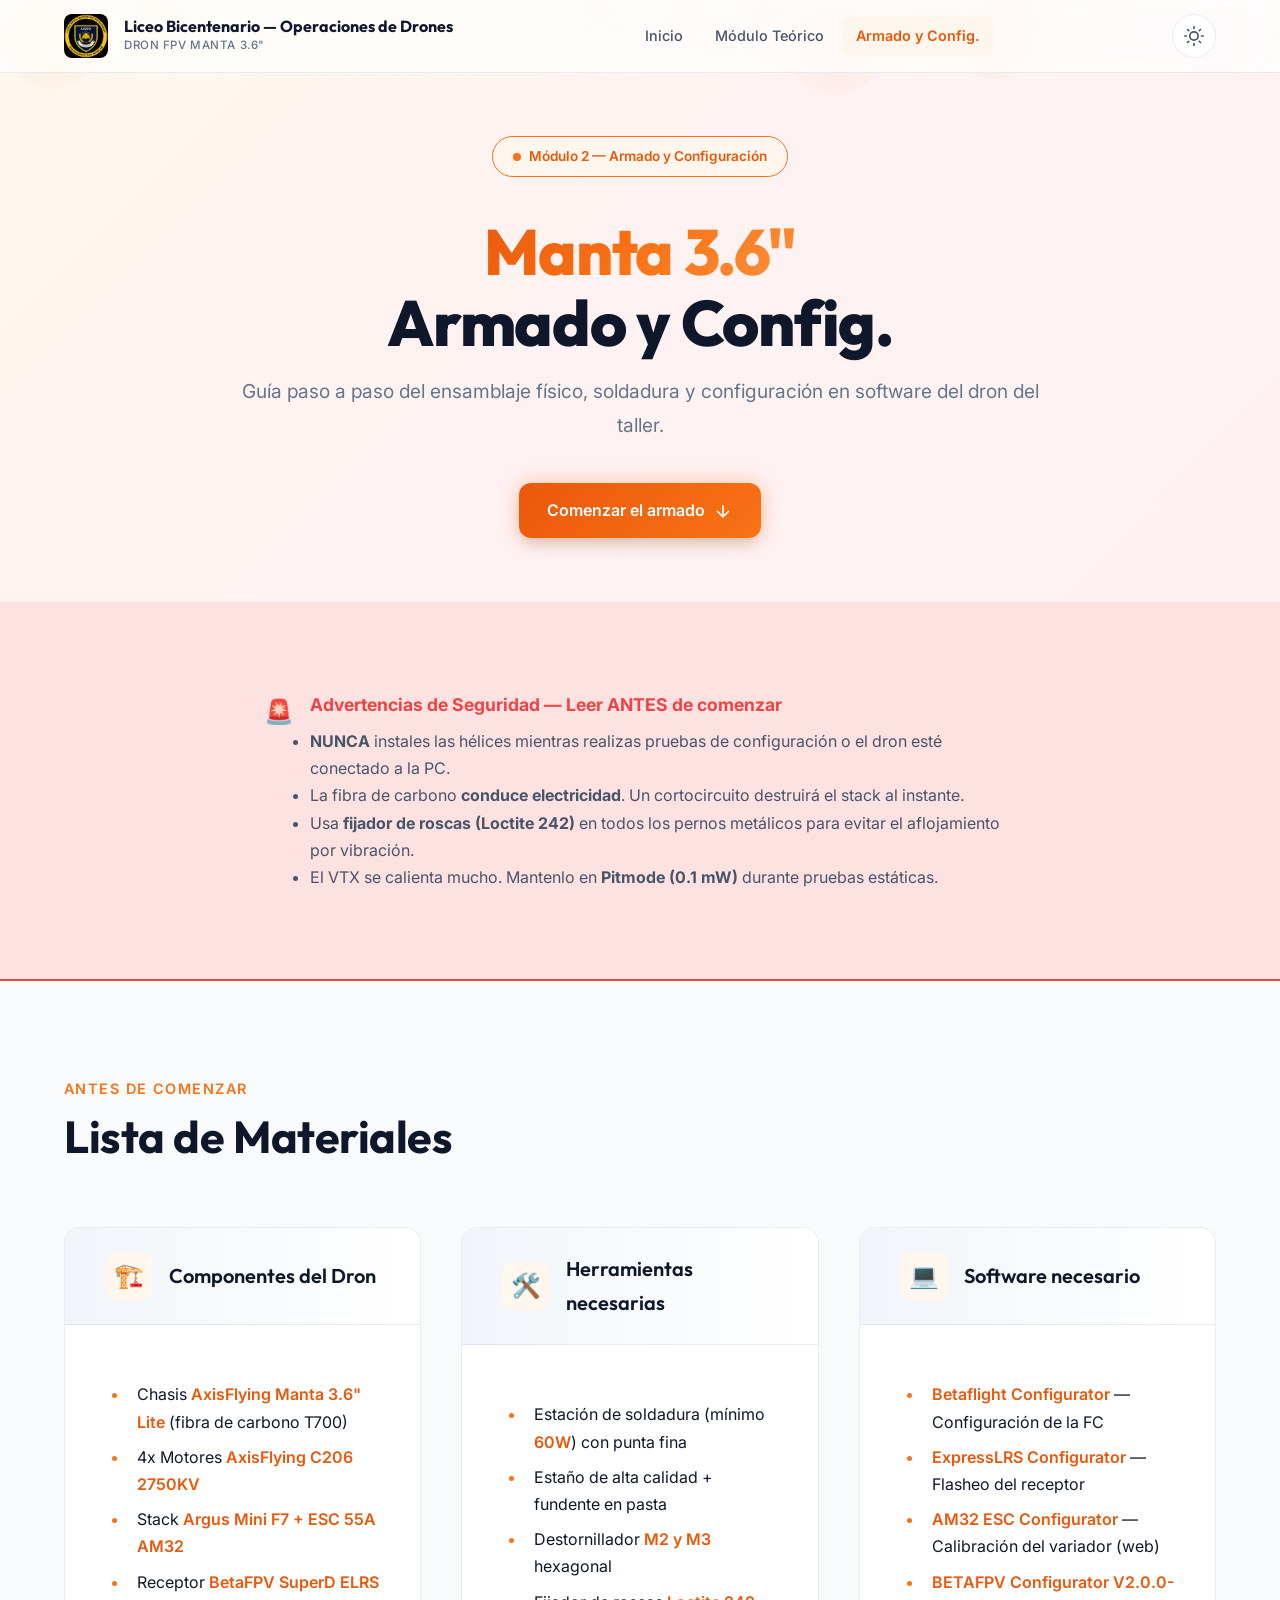
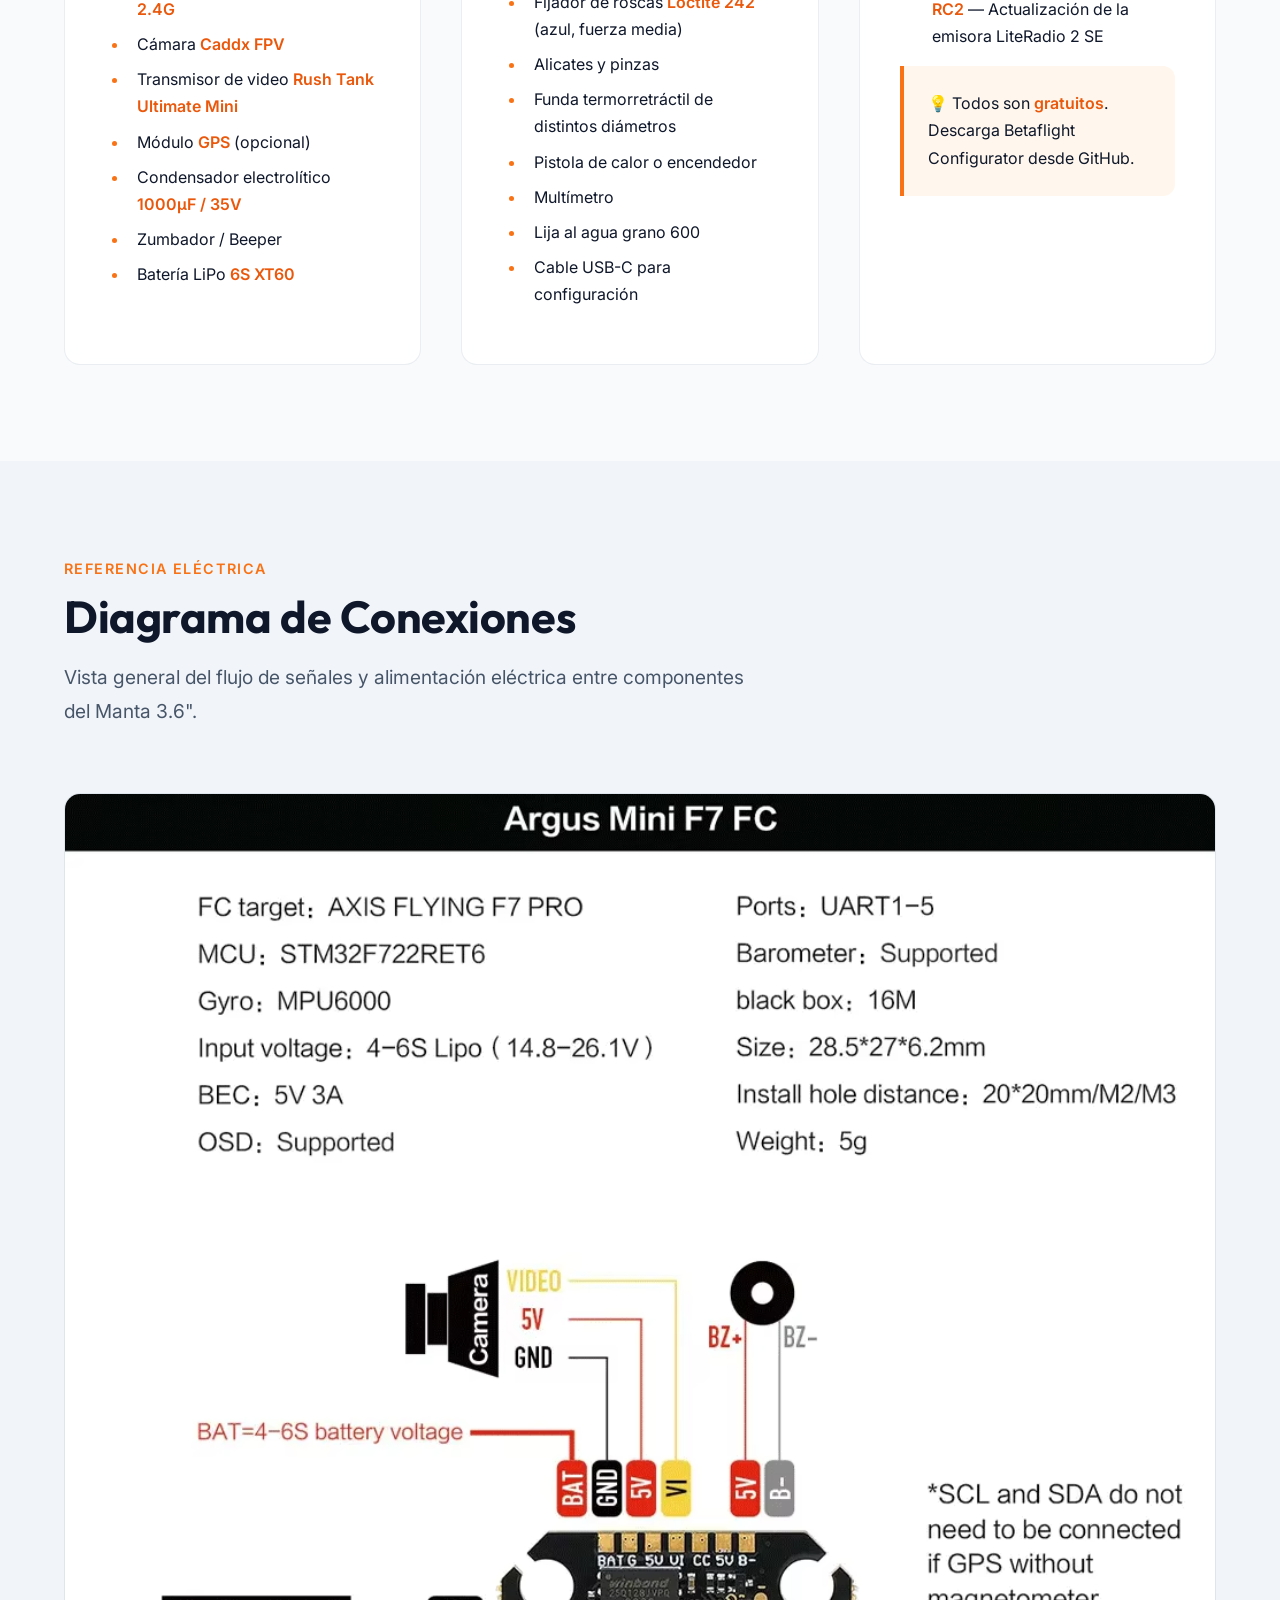
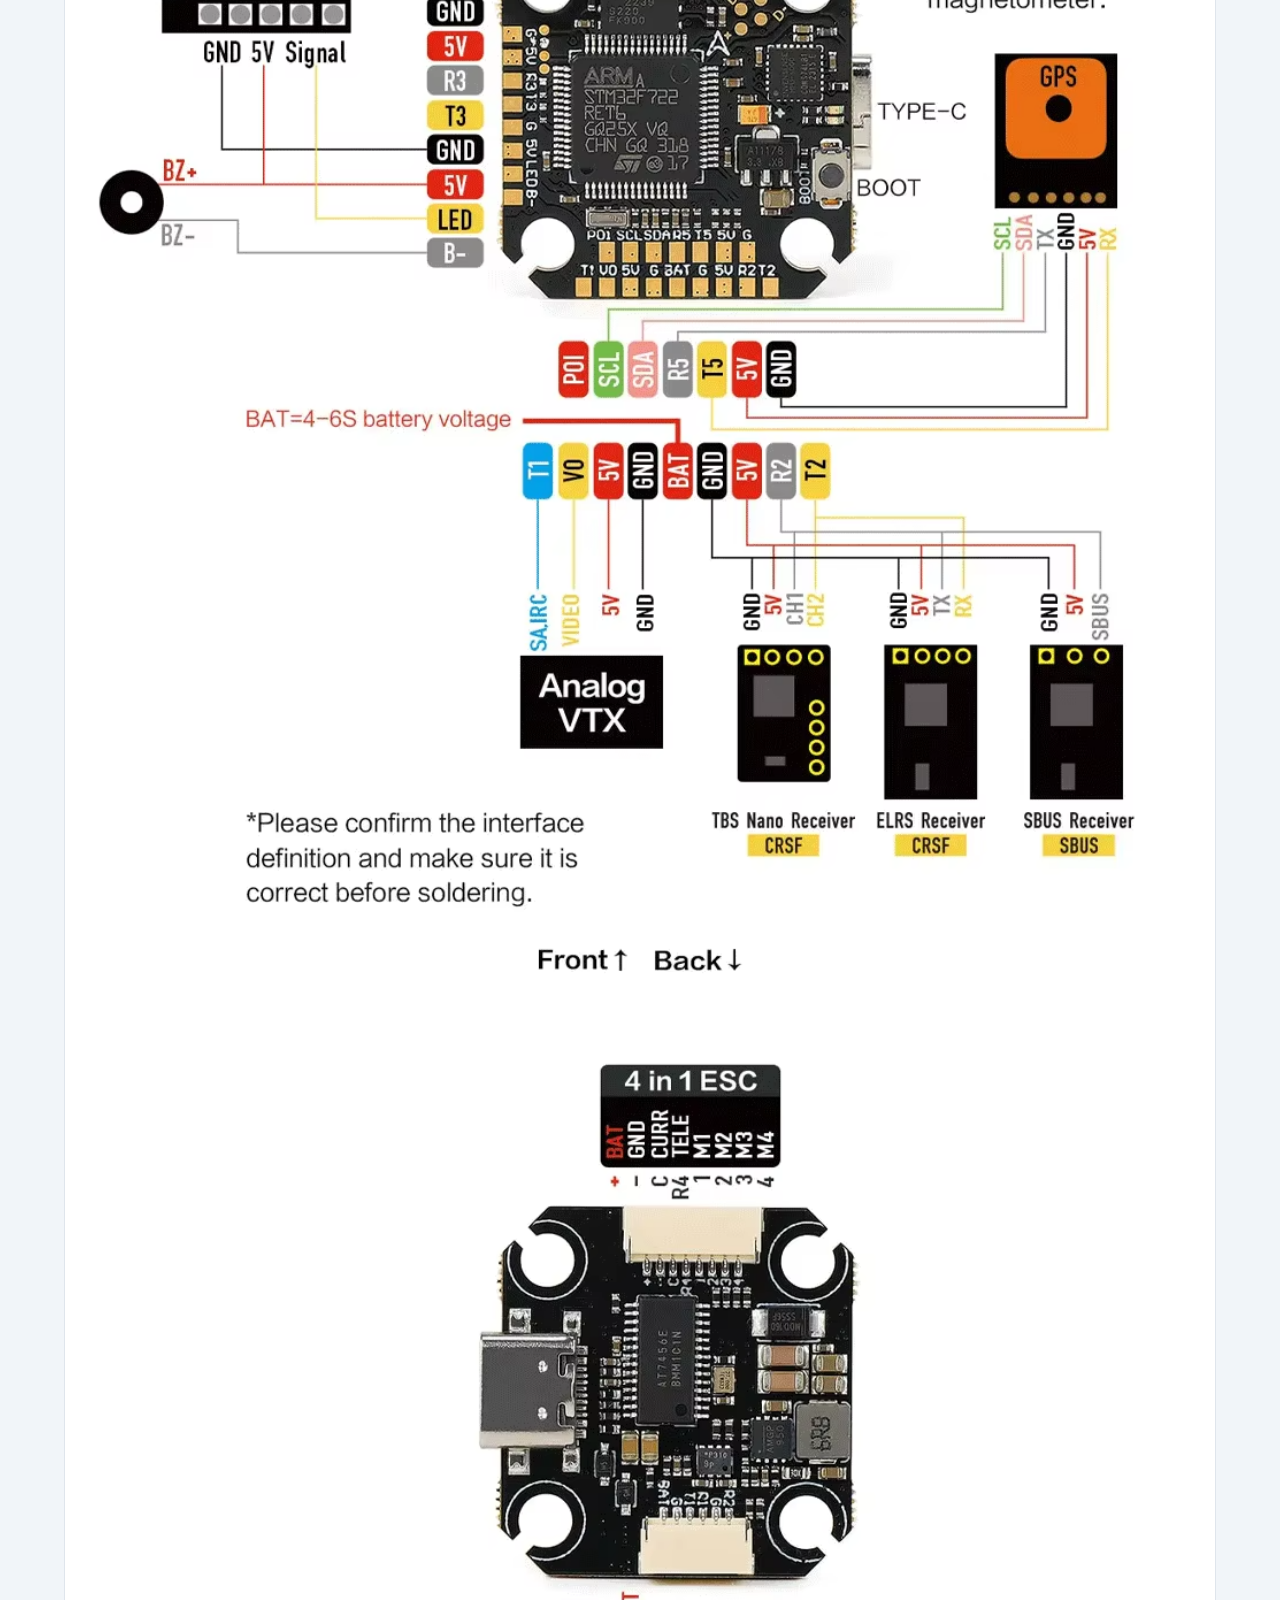
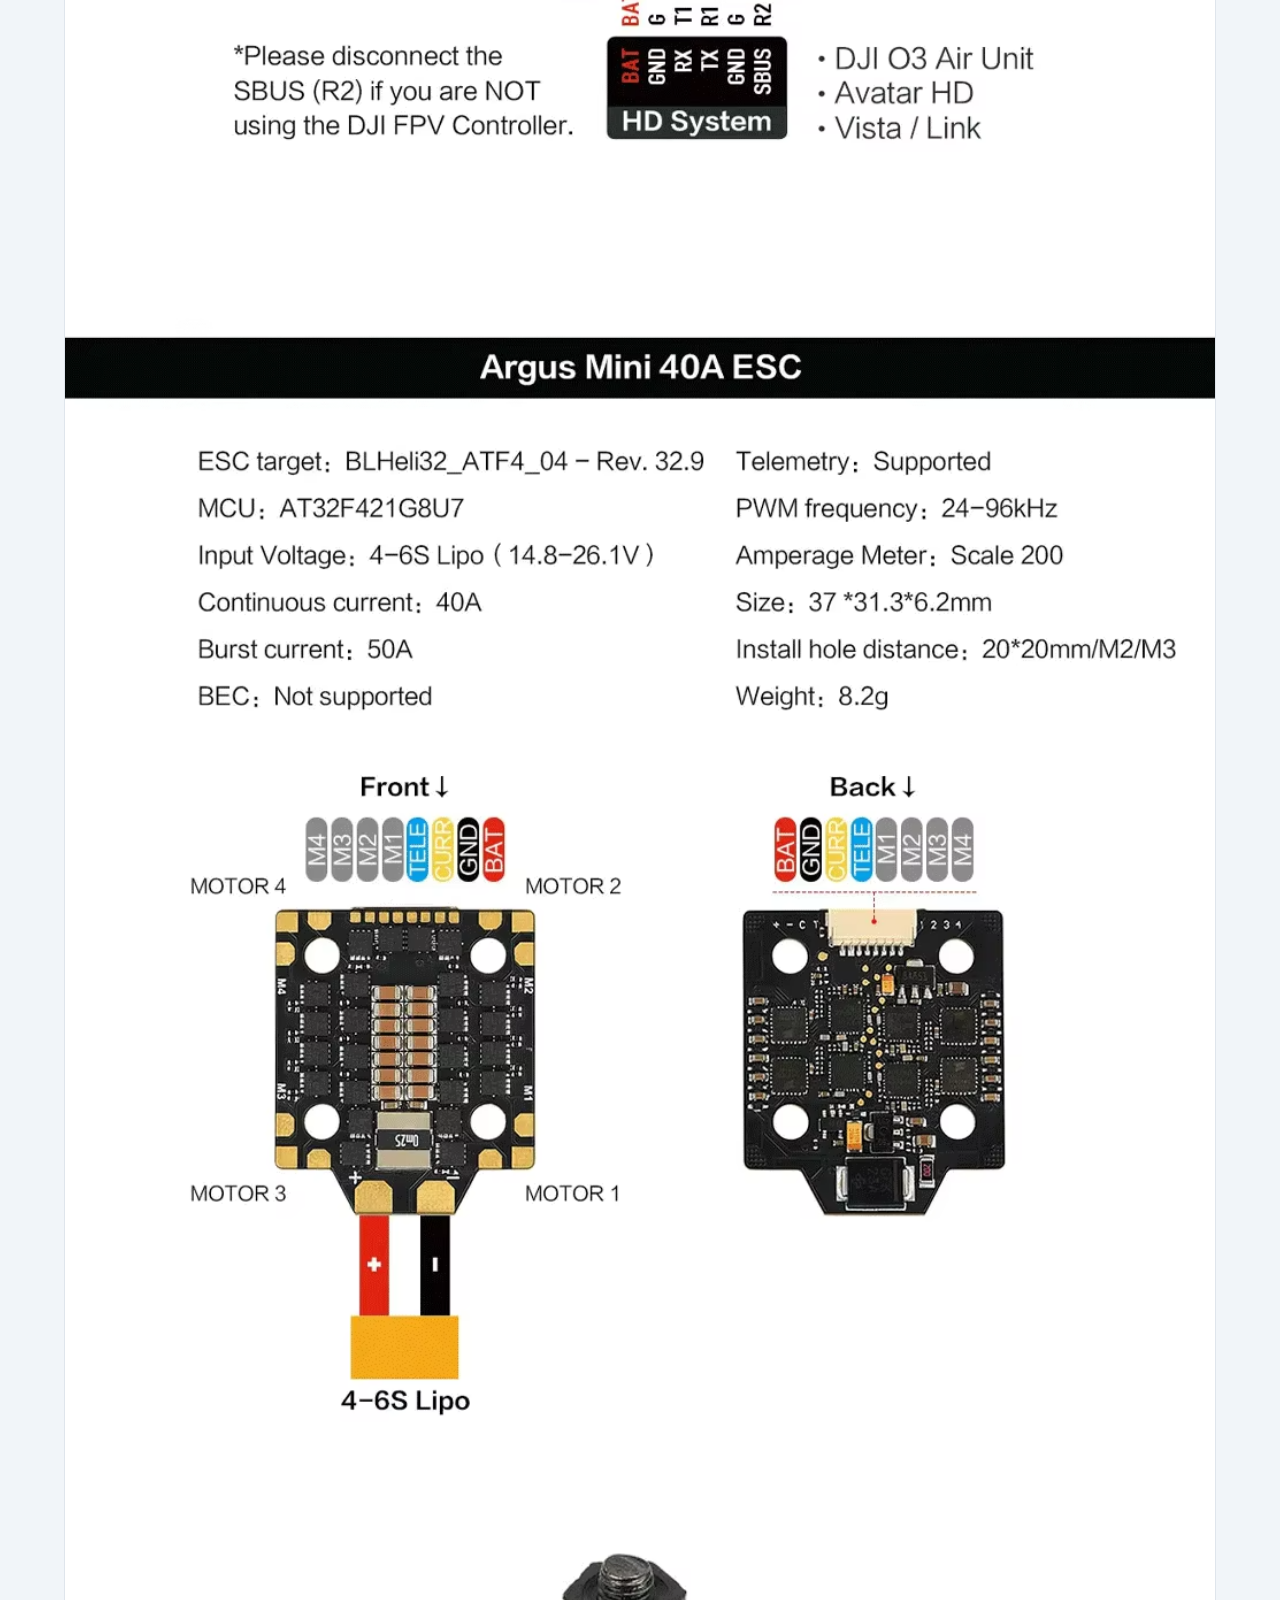
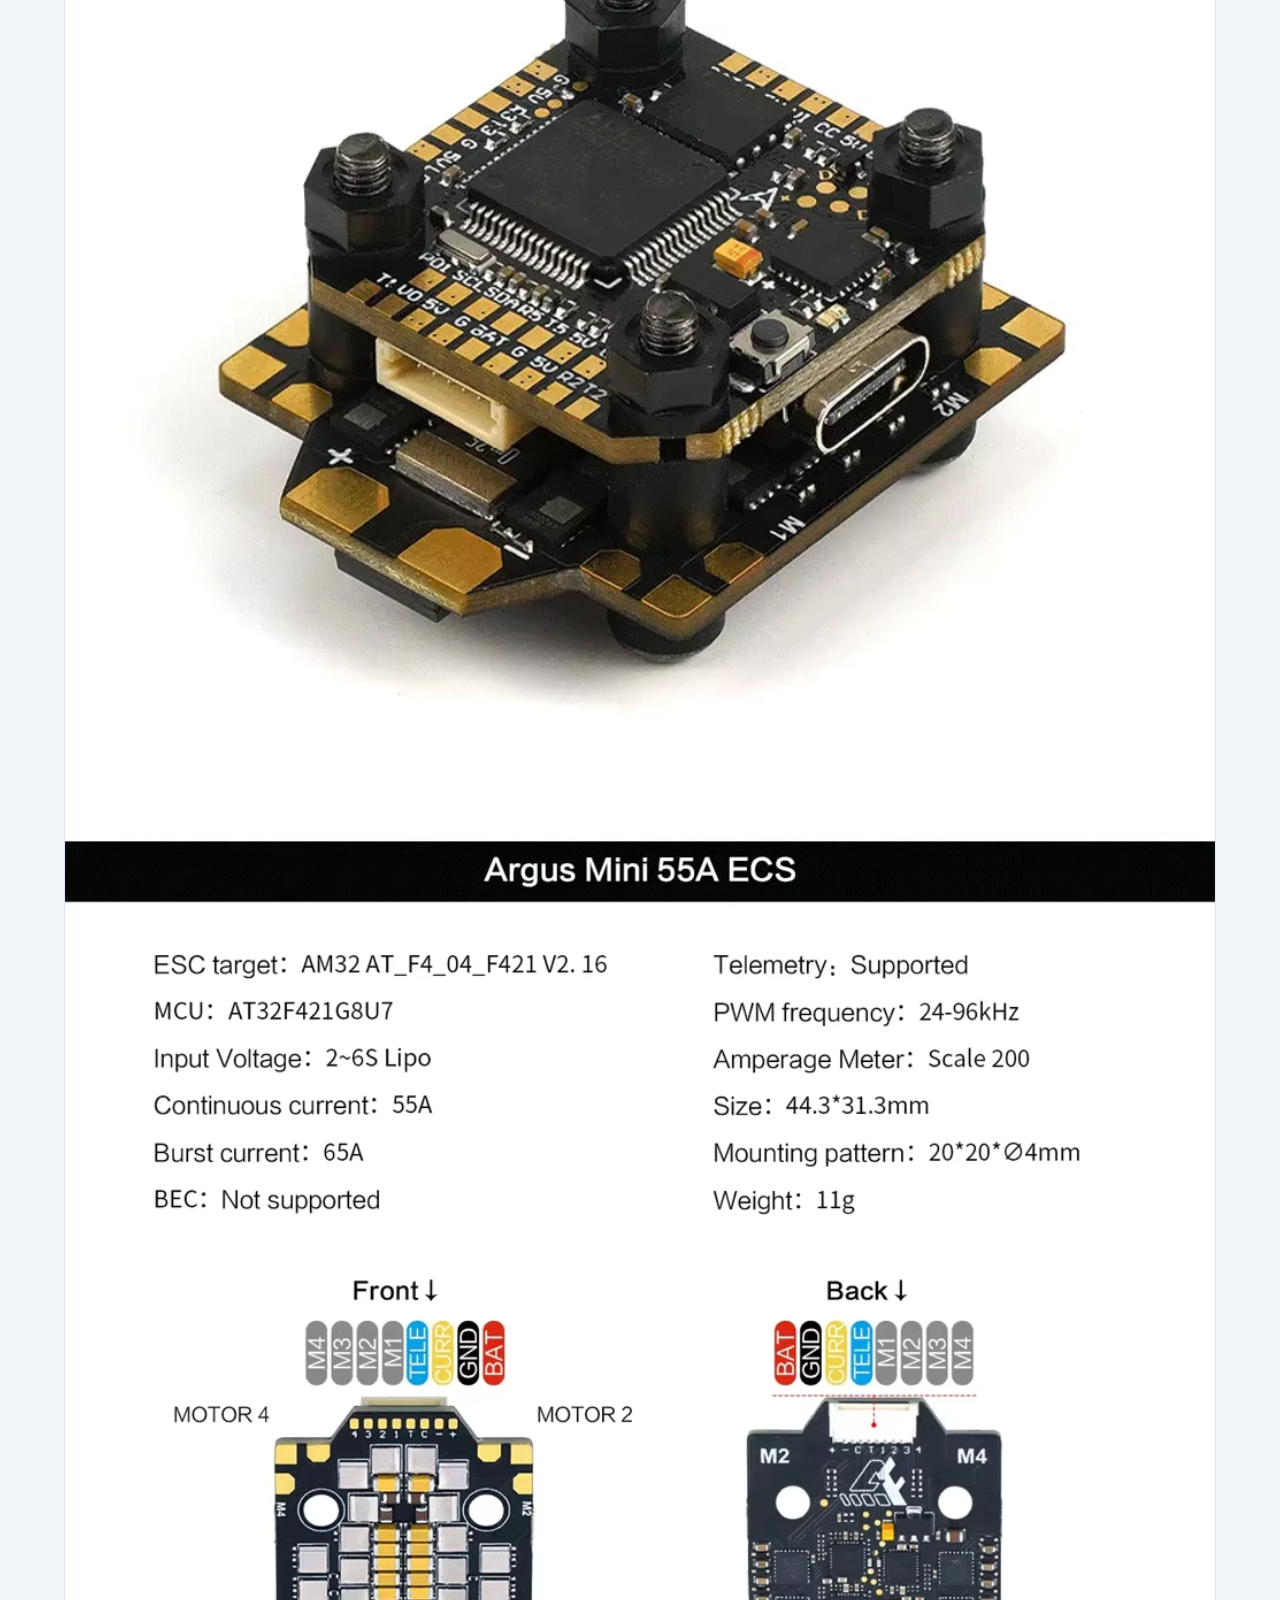
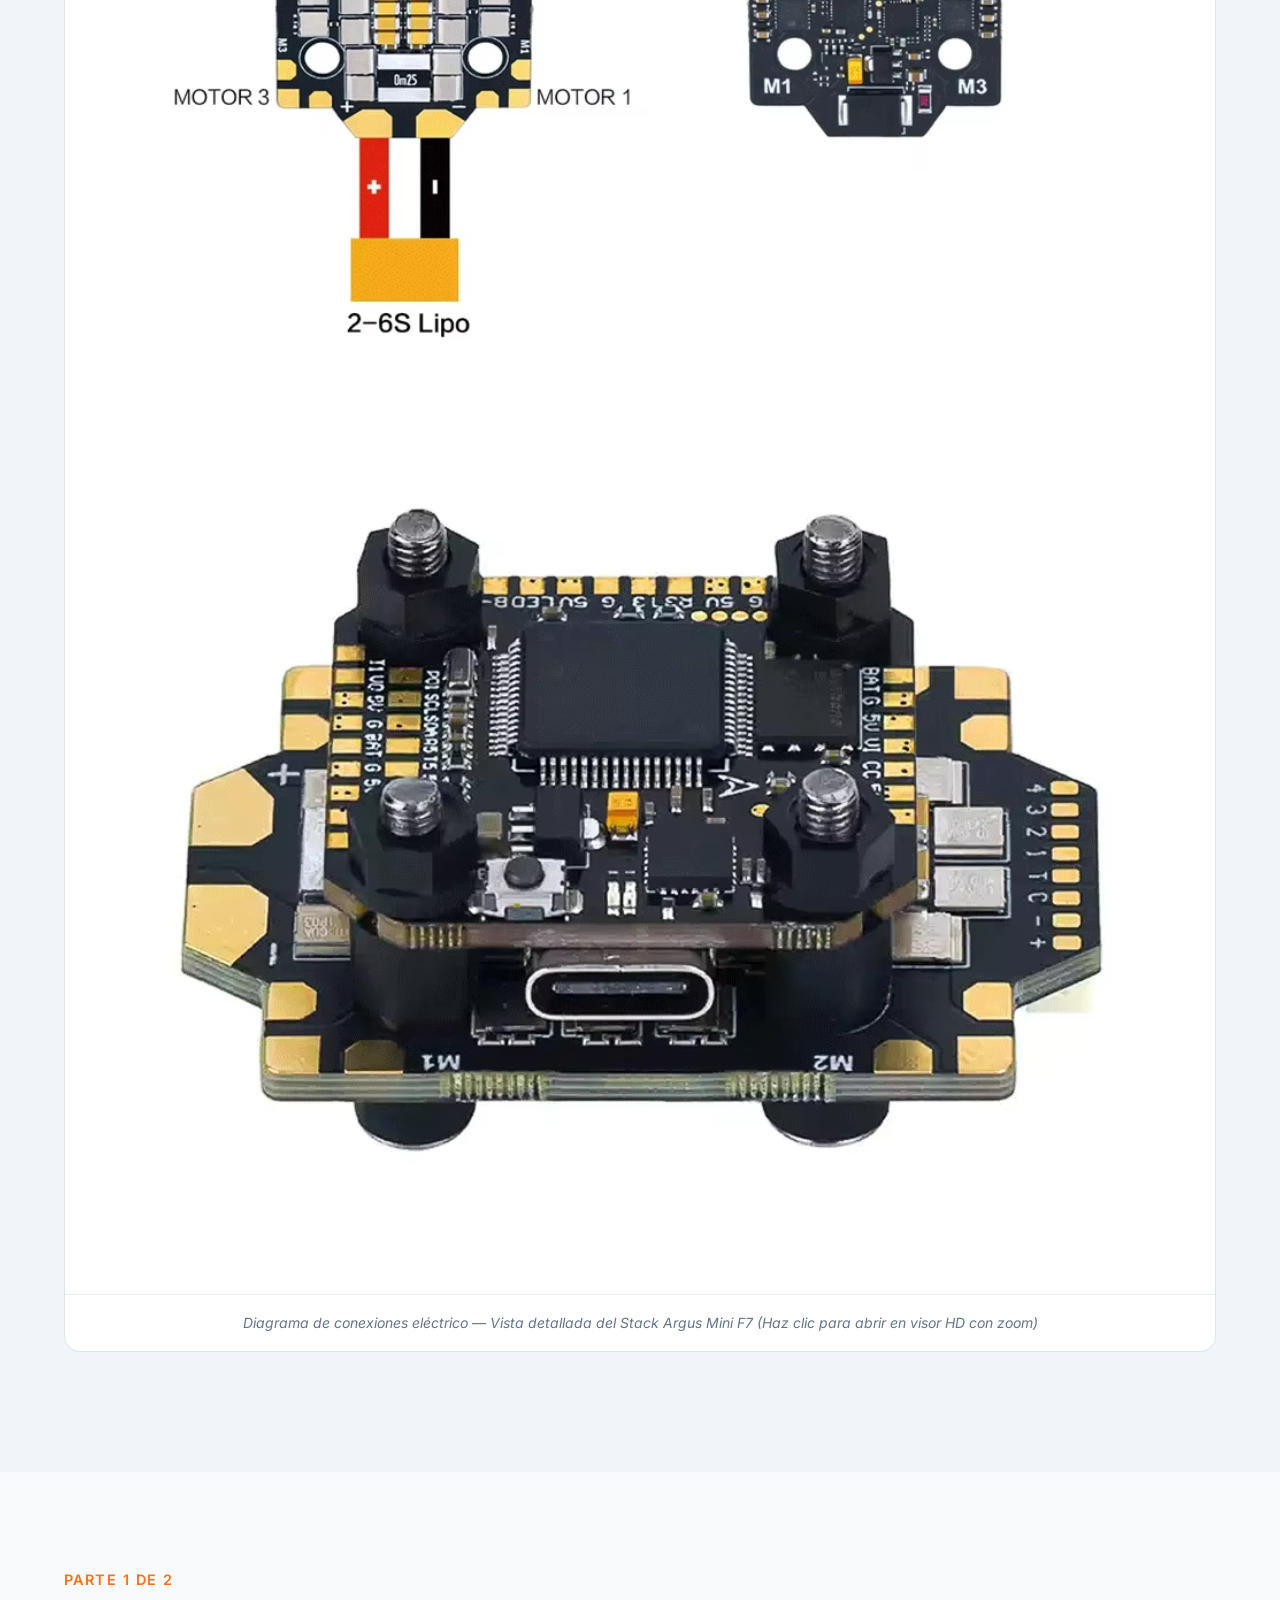
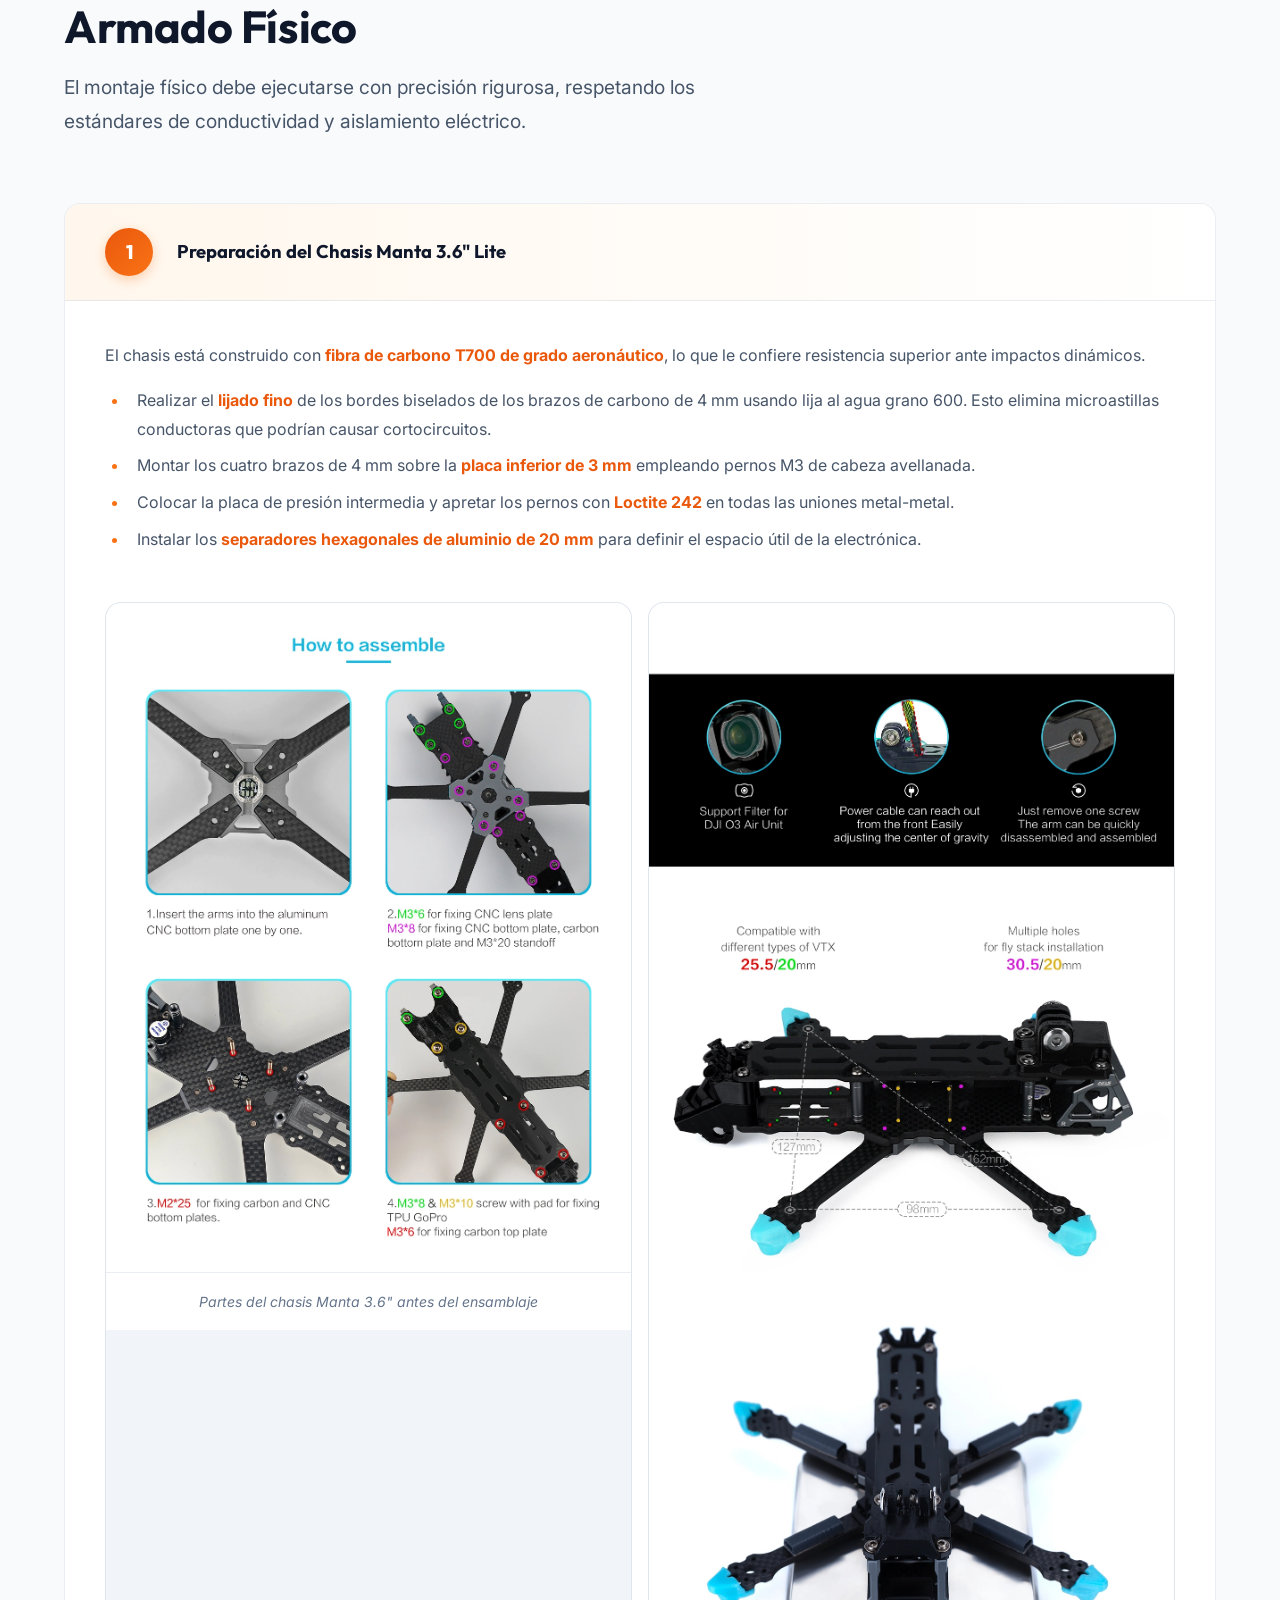
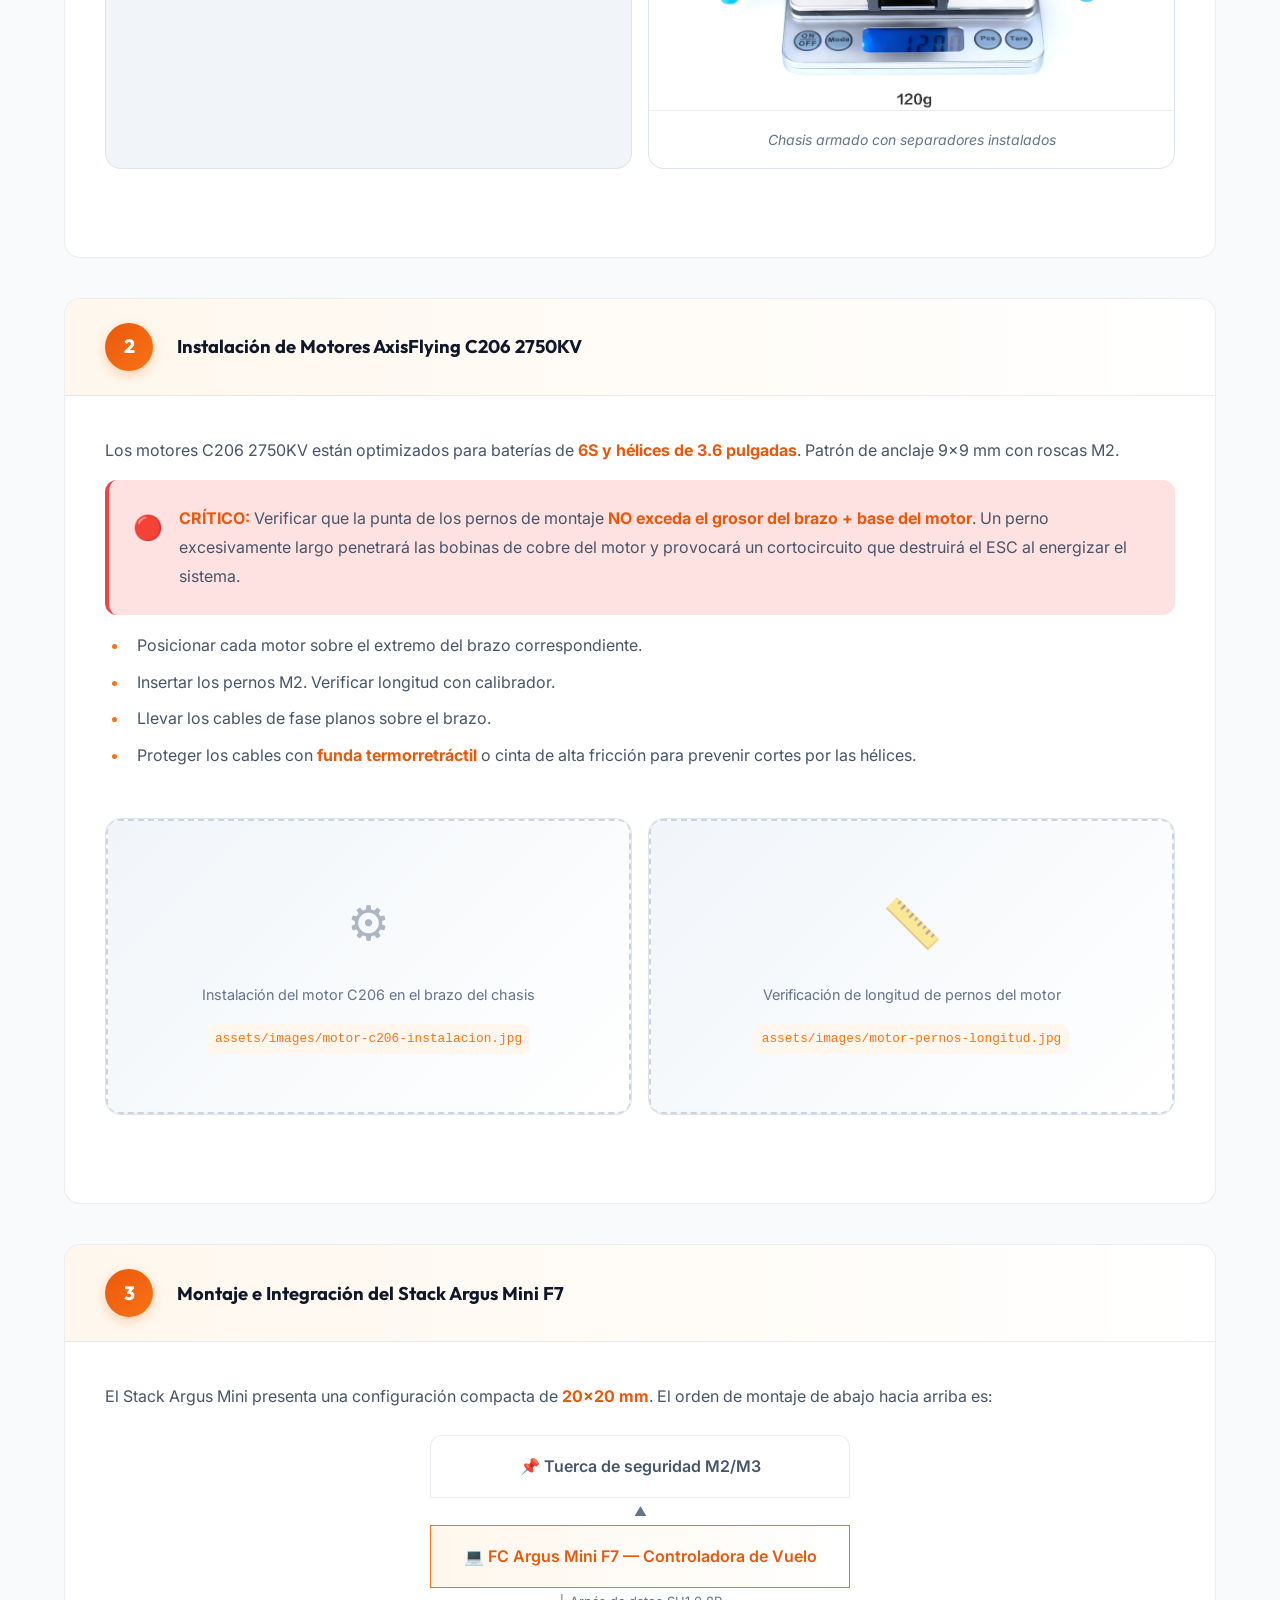
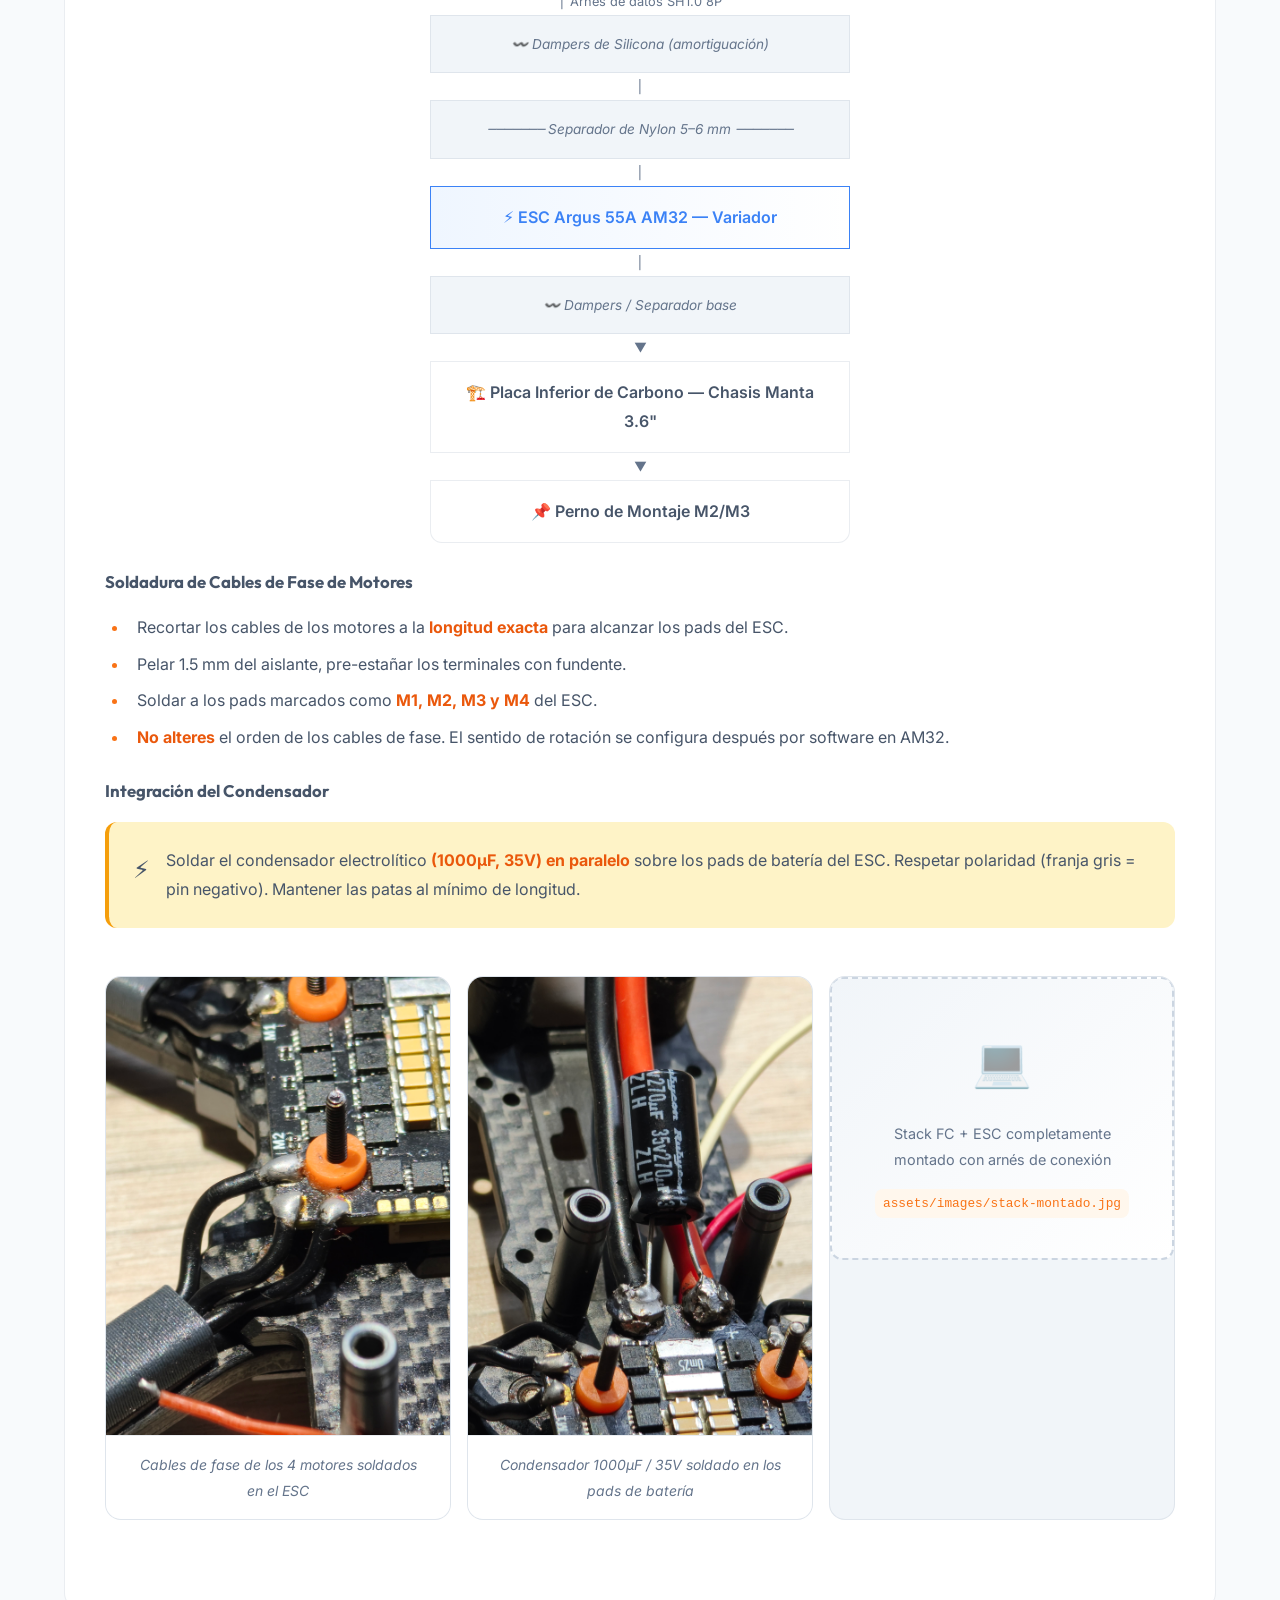
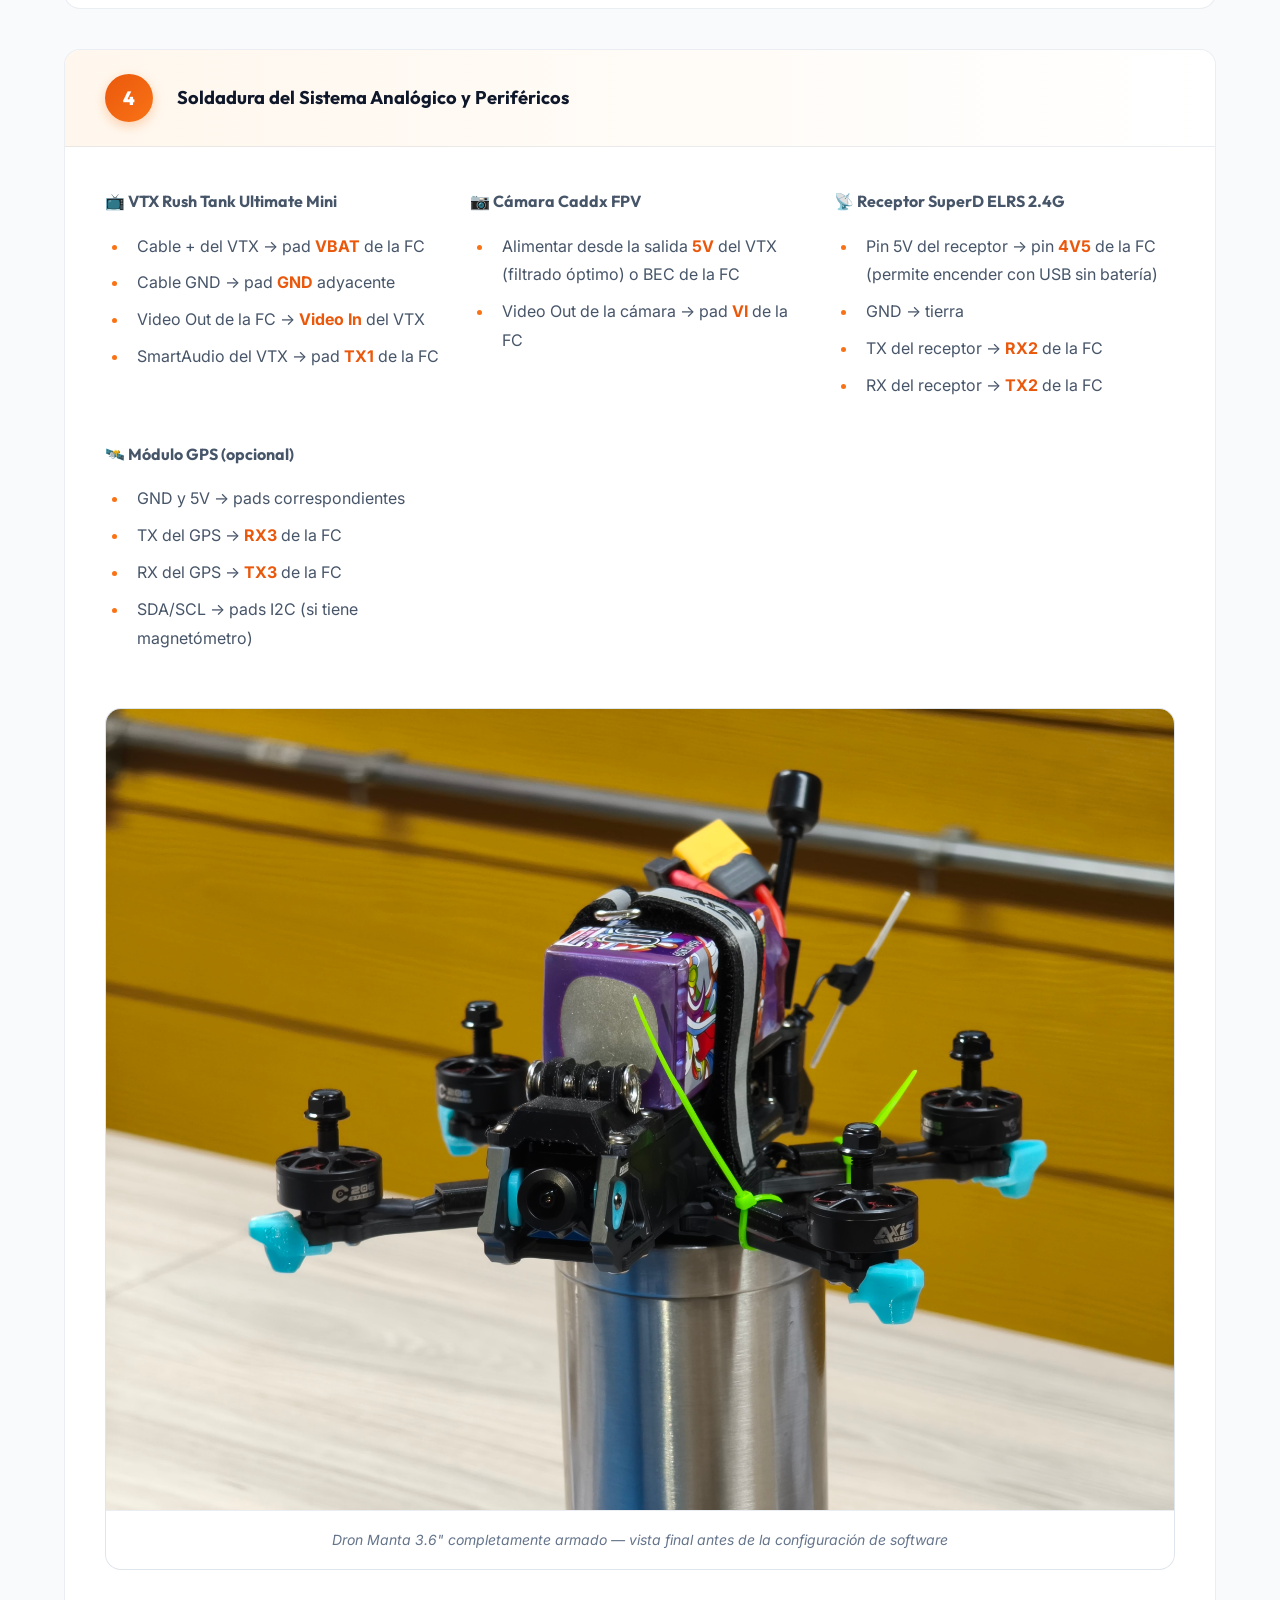
==== commit 78a8641f: "Mejoras de visualizacion: diagrama a 100% de ancho y Visor HD interactivo con Zoom y Pan" ====
--- a/modulo-armado.html
+++ b/modulo-armado.html
@@ -488,8 +488,8 @@
 
       <!-- Imagen del diagrama real o del PCB -->
       <div class="img-frame reveal" style="margin-top: var(--space-lg);">
-        <img src="assets/images/wiring-diagram-manta.webp" alt="Diagrama de conexiones del Manta 3.6" class="img-zoomable" style="width: 100%; height: auto; display: block; object-fit: cover;" onerror="this.onerror=null; this.src='assets/images/wiring-diagram-manta.jpg';">
-        <div class="img-caption">Diagrama de conexiones eléctrico — Vista detallada del Stack Argus Mini F7 (Haz clic para ver en pantalla completa)</div>
+        <img src="assets/images/wiring-diagram-manta.webp" alt="Diagrama de conexiones del Manta 3.6" class="img-zoomable" style="width: 100%; height: auto; display: block;">
+        <div class="img-caption">Diagrama de conexiones eléctrico — Vista detallada del Stack Argus Mini F7 (Haz clic para abrir en visor HD con zoom)</div>
       </div>
     </div>
   </section>
--- a/assets/css/main.css
+++ b/assets/css/main.css
@@ -1442,12 +1442,12 @@
   to { transform: scale(4); opacity: 0; }
 }
 
-/* ---------- Lightbox Modal Pantalla Completa ---------- */
+/* ---------- Lightbox Modal Interactivo con Zoom ---------- */
 .lightbox-modal {
   position: fixed;
   inset: 0;
   z-index: 9999;
-  background: rgba(0, 0, 0, 0.92);
+  background: rgba(5, 10, 20, 0.95);
   backdrop-filter: blur(15px);
   -webkit-backdrop-filter: blur(15px);
   display: flex;
@@ -1456,8 +1456,8 @@
   opacity: 0;
   visibility: hidden;
   transition: opacity 0.3s ease, visibility 0.3s ease;
-  padding: var(--space-lg);
-  cursor: zoom-out;
+  overflow: hidden;
+  user-select: none;
 }
 
 .lightbox-modal.active {
@@ -1465,43 +1465,79 @@
   visibility: visible;
 }
 
-.lightbox-img {
-  max-width: 95vw;
-  max-height: 95vh;
-  object-fit: contain;
-  border-radius: var(--radius-md);
-  box-shadow: 0 25px 50px -12px rgba(0, 0, 0, 0.8);
-  transform: scale(0.95);
-  transition: transform 0.3s cubic-bezier(0.34, 1.56, 0.64, 1);
-}
-
-.lightbox-modal.active .lightbox-img {
-  transform: scale(1);
-}
-
-.lightbox-close {
+.lightbox-controls {
   position: absolute;
-  top: 24px;
-  right: 24px;
-  width: 48px;
-  height: 48px;
+  top: 20px;
+  right: 20px;
+  display: flex;
+  align-items: center;
+  gap: 8px;
+  z-index: 10001;
+  background: rgba(15, 23, 42, 0.85);
+  padding: 6px 12px;
+  border-radius: var(--radius-full);
+  border: 1px solid rgba(255, 255, 255, 0.2);
+  box-shadow: var(--shadow-lg);
+}
+
+.lightbox-btn {
+  width: 38px;
+  height: 38px;
   border-radius: 50%;
-  background: rgba(255, 255, 255, 0.15);
-  border: 1px solid rgba(255, 255, 255, 0.3);
+  background: rgba(255, 255, 255, 0.1);
+  border: 1px solid rgba(255, 255, 255, 0.2);
   color: white;
-  font-size: 1.8rem;
+  font-size: 1.1rem;
+  font-weight: 700;
   display: flex;
   align-items: center;
   justify-content: center;
   cursor: pointer;
   transition: all 0.2s ease;
+  font-family: var(--font-body);
   line-height: 1;
-  z-index: 10000;
-}
-
-.lightbox-close:hover {
-  background: rgba(255, 255, 255, 0.3);
+}
+
+.lightbox-btn:hover {
+  background: var(--accent);
+  border-color: var(--accent);
+  color: white;
   transform: scale(1.1);
+}
+
+.lightbox-zoom-level {
+  color: var(--text-secondary);
+  font-size: 0.85rem;
+  font-weight: 600;
+  min-width: 48px;
+  text-align: center;
+  font-family: monospace;
+}
+
+.lightbox-container {
+  width: 100%;
+  height: 100%;
+  display: flex;
+  align-items: center;
+  justify-content: center;
+  overflow: hidden;
+  position: relative;
+  cursor: grab;
+}
+
+.lightbox-container.dragging {
+  cursor: grabbing;
+}
+
+.lightbox-img {
+  max-width: 90vw;
+  max-height: 90vh;
+  object-fit: contain;
+  transition: transform 0.1s ease-out;
+  transform-origin: center center;
+  box-shadow: 0 25px 50px -12px rgba(0, 0, 0, 0.9);
+  border-radius: 8px;
+  will-change: transform;
 }
 
 .img-zoomable {
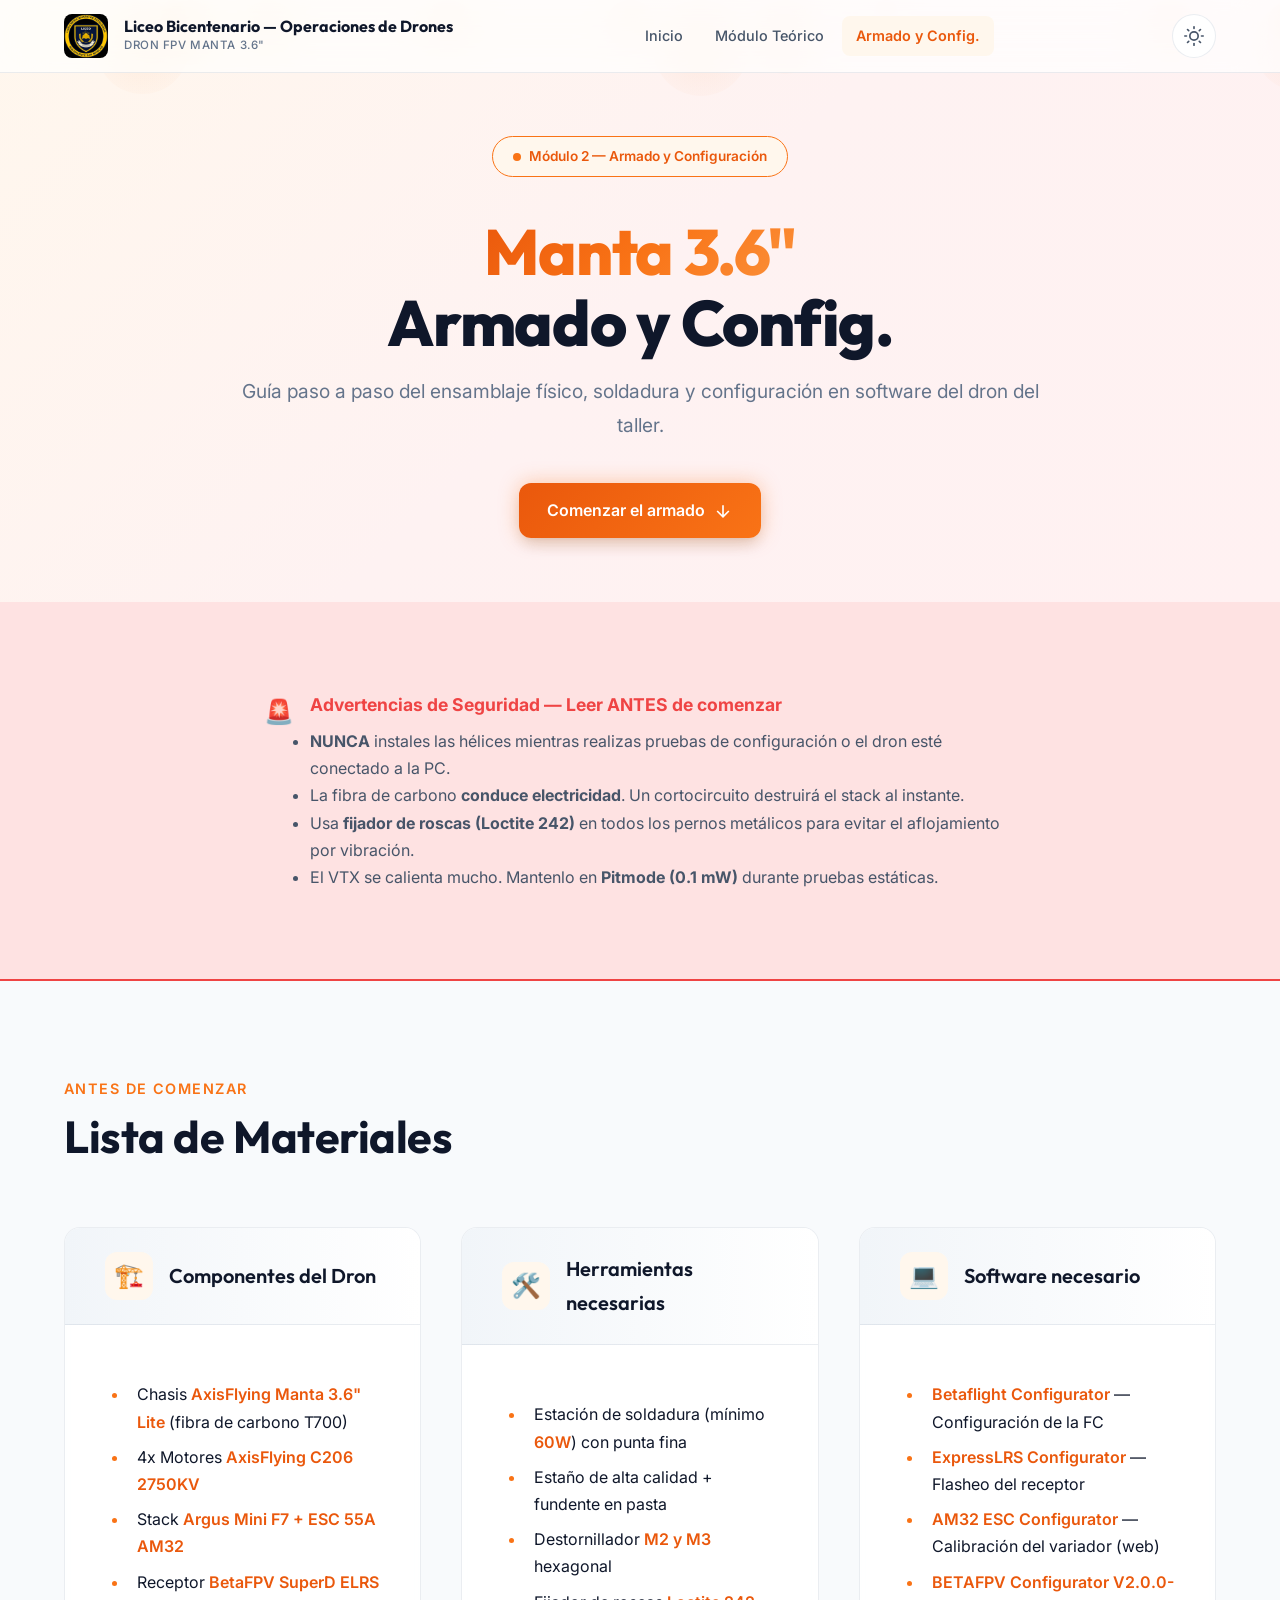
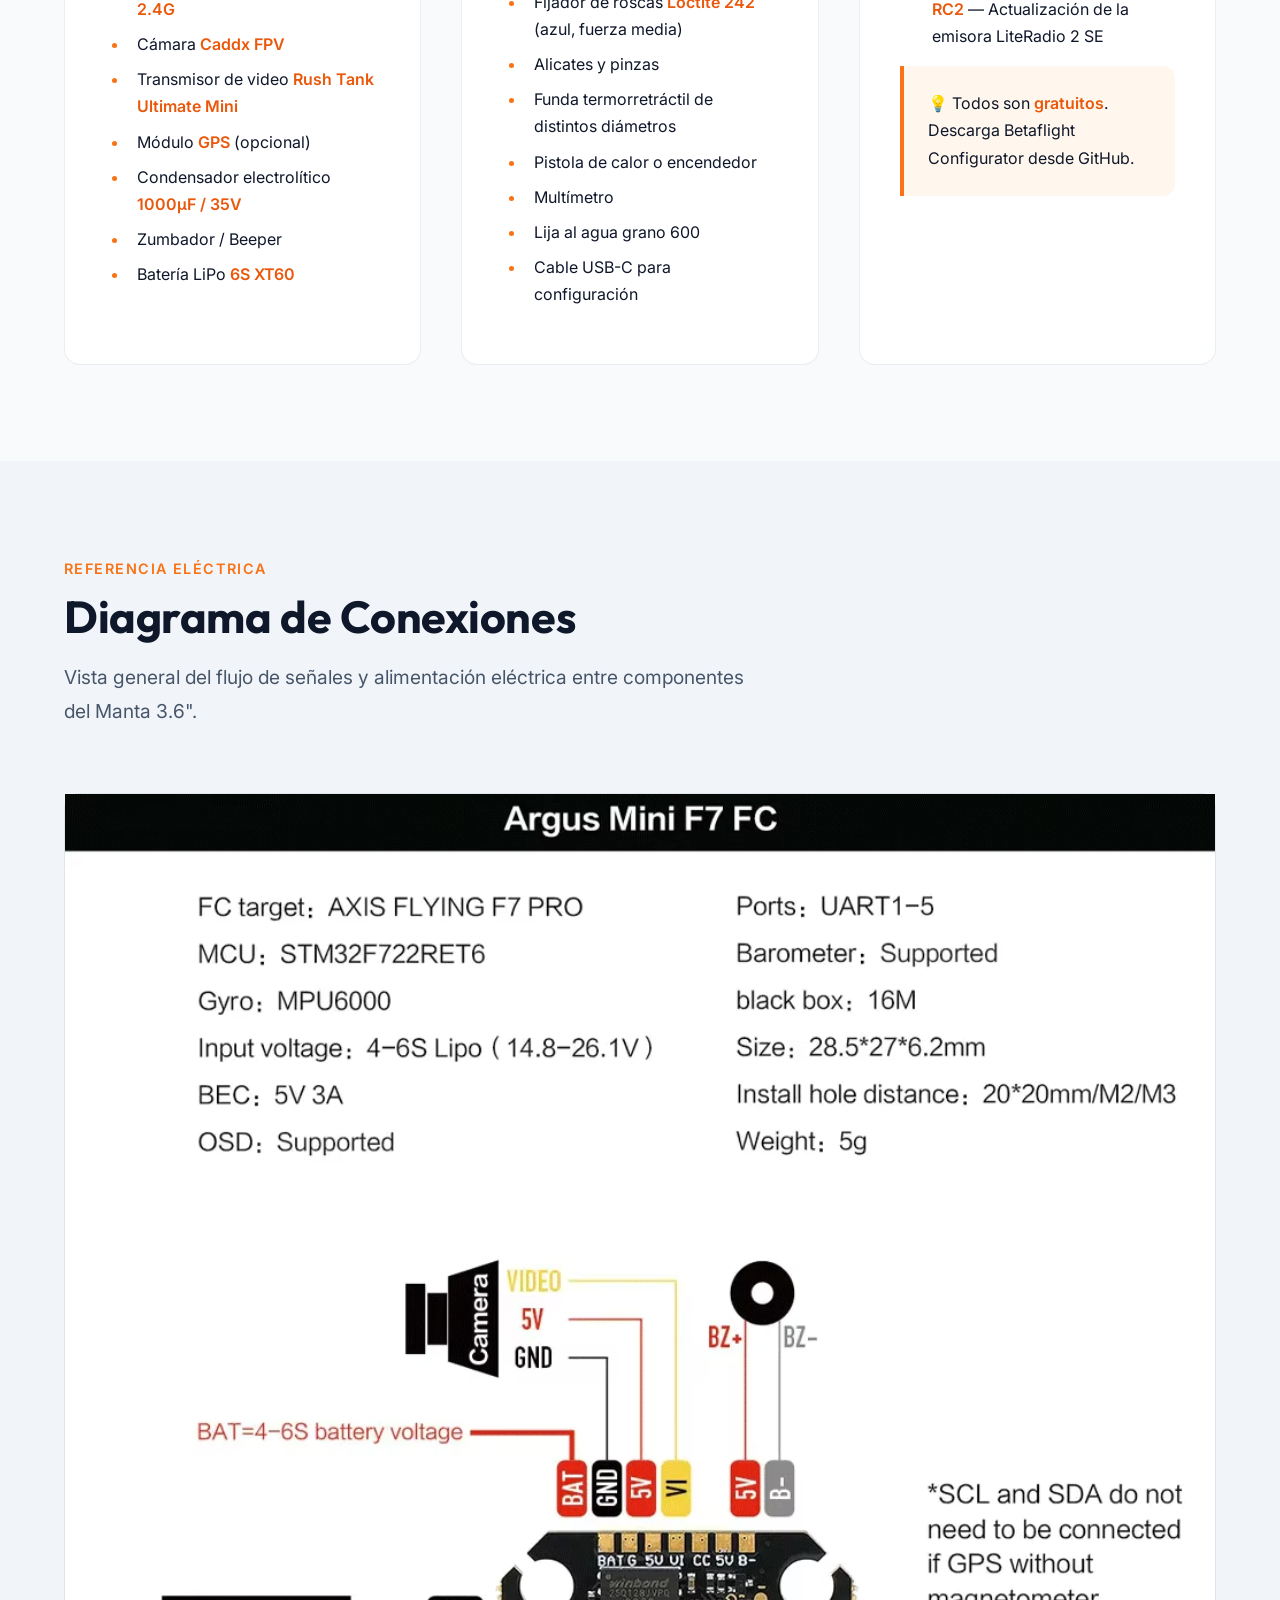
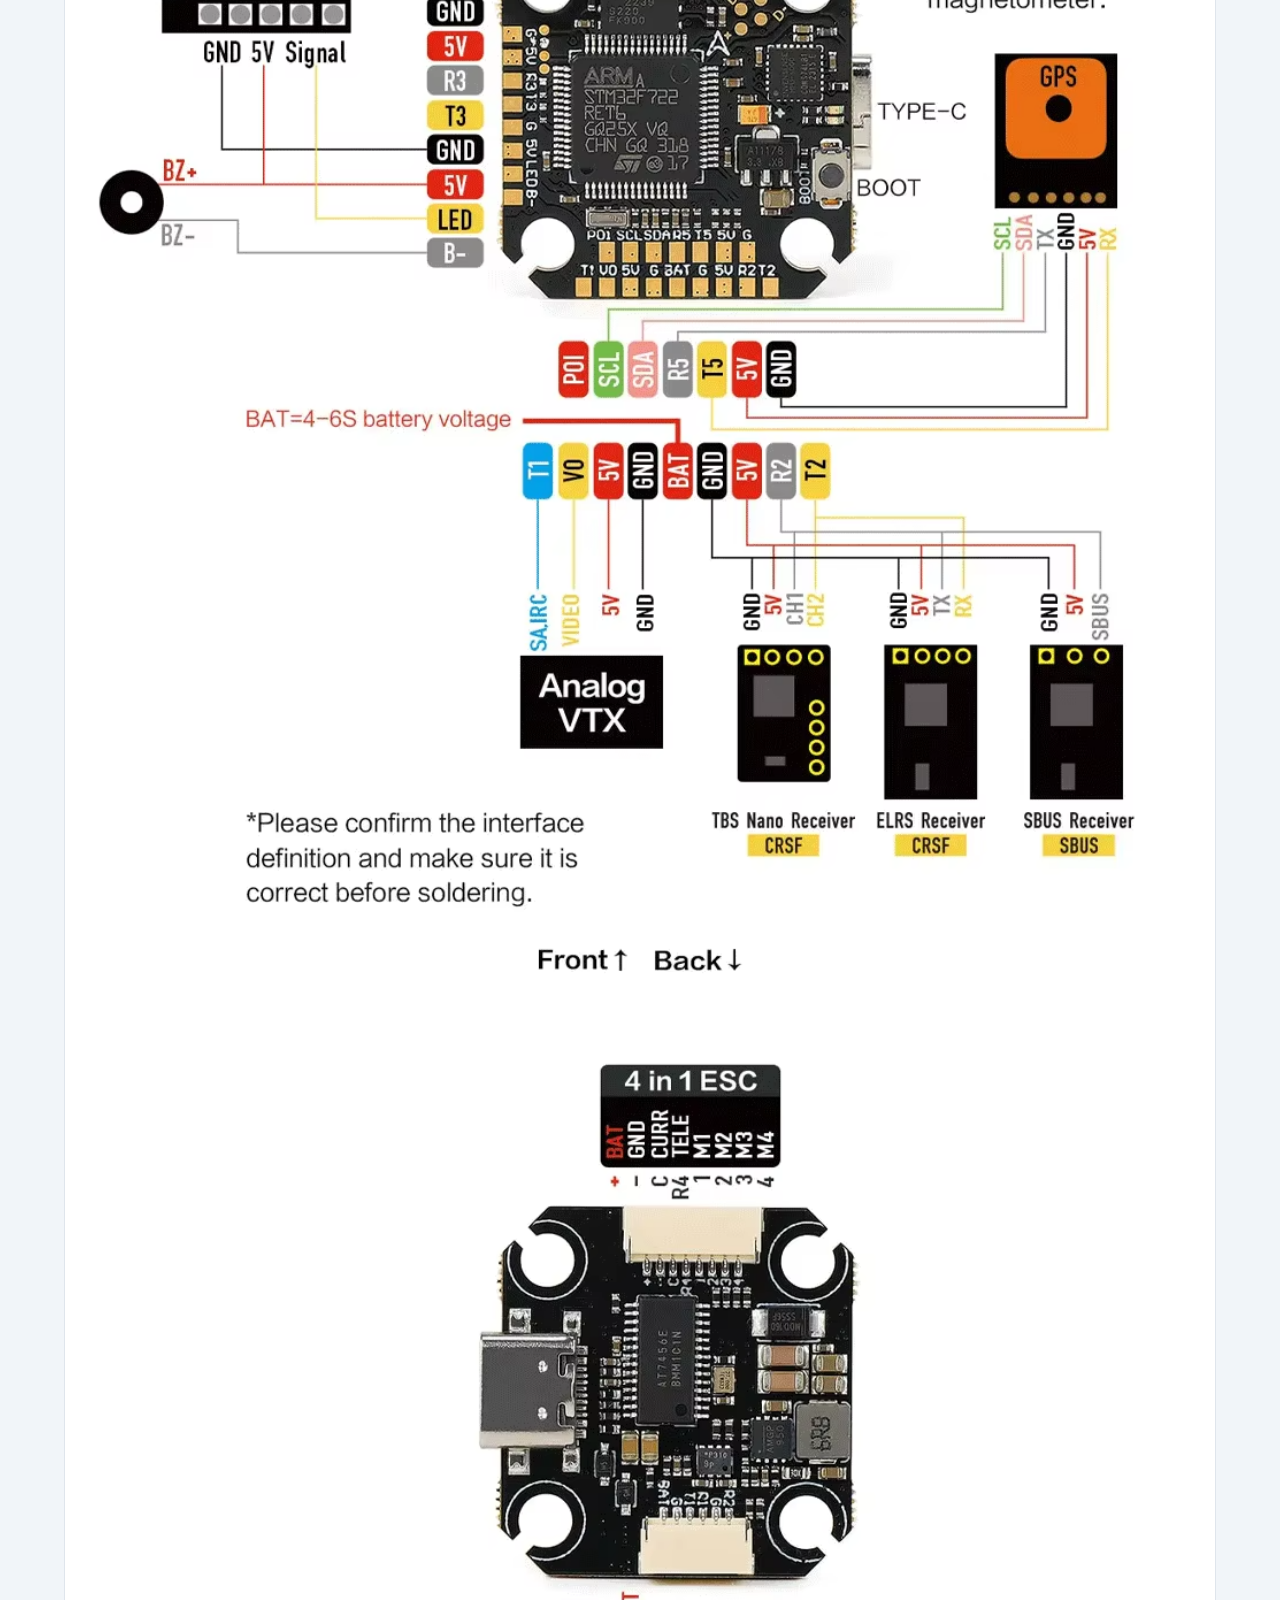
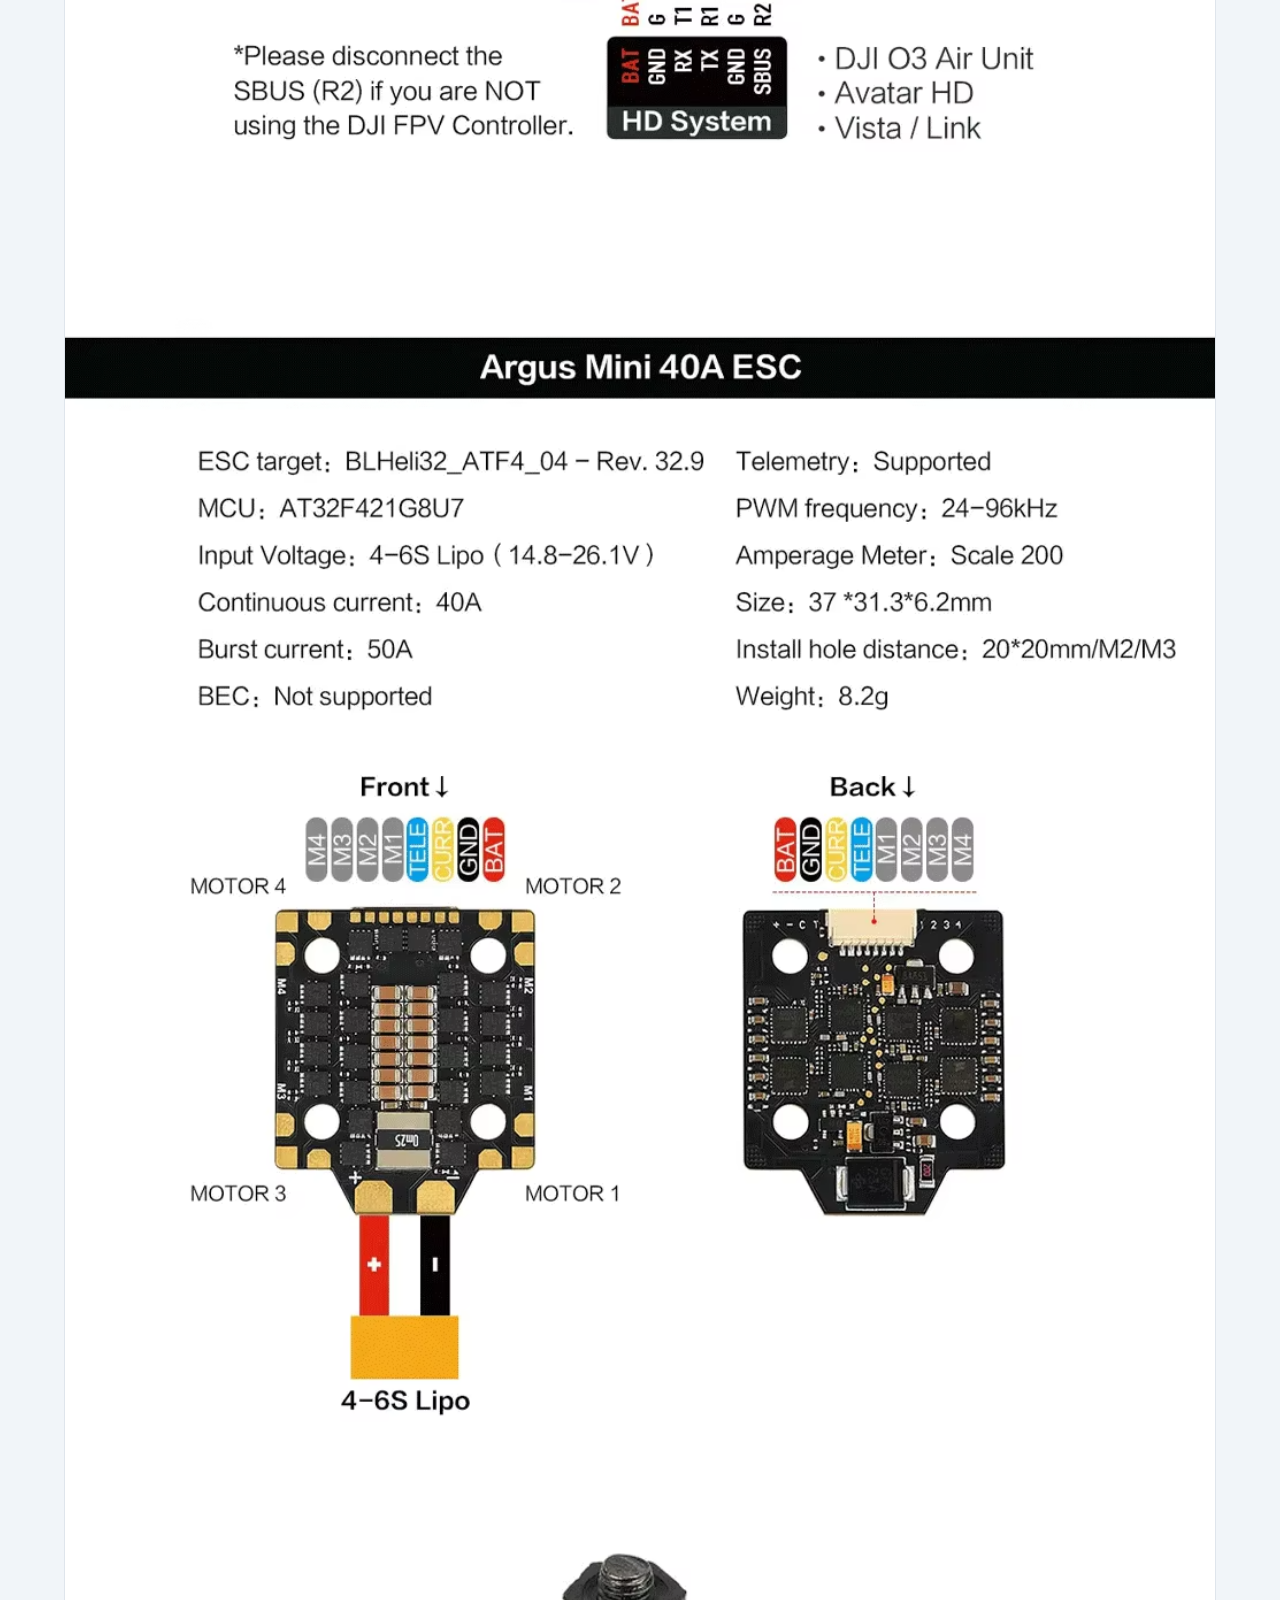
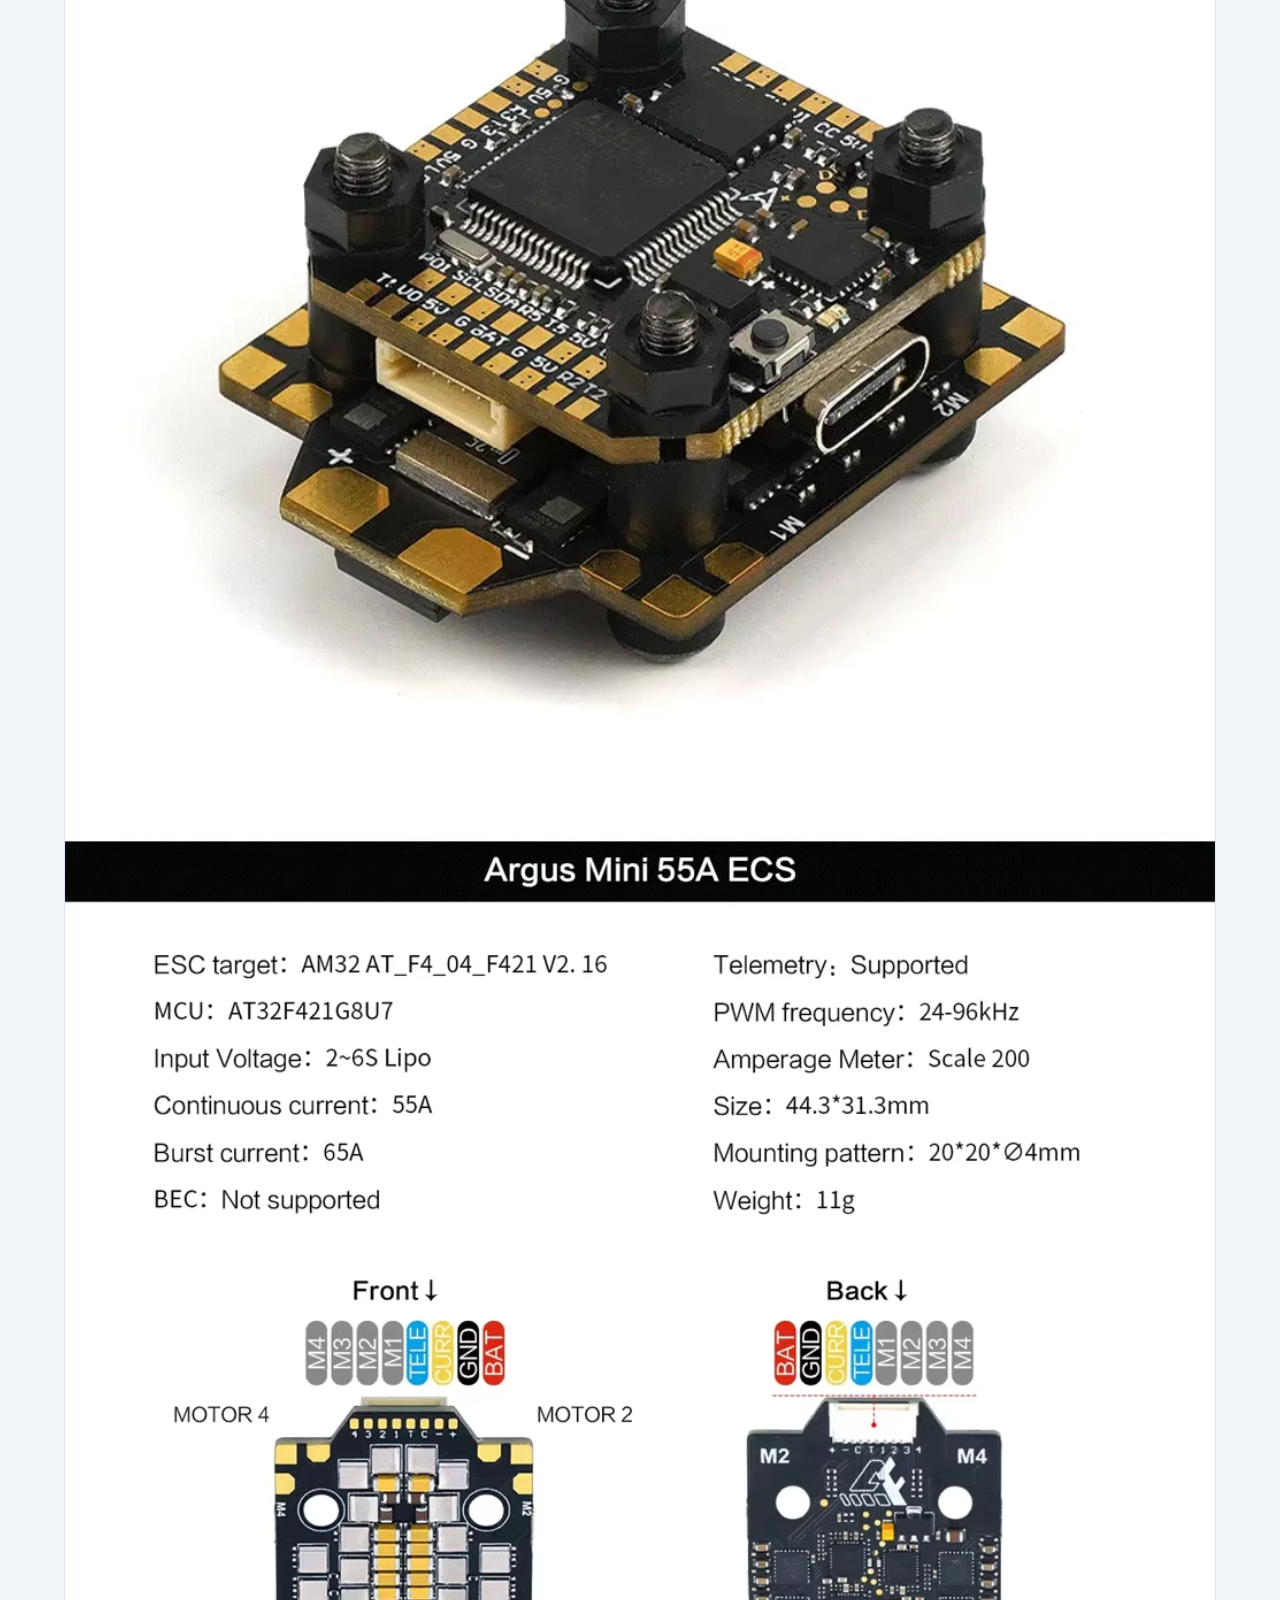
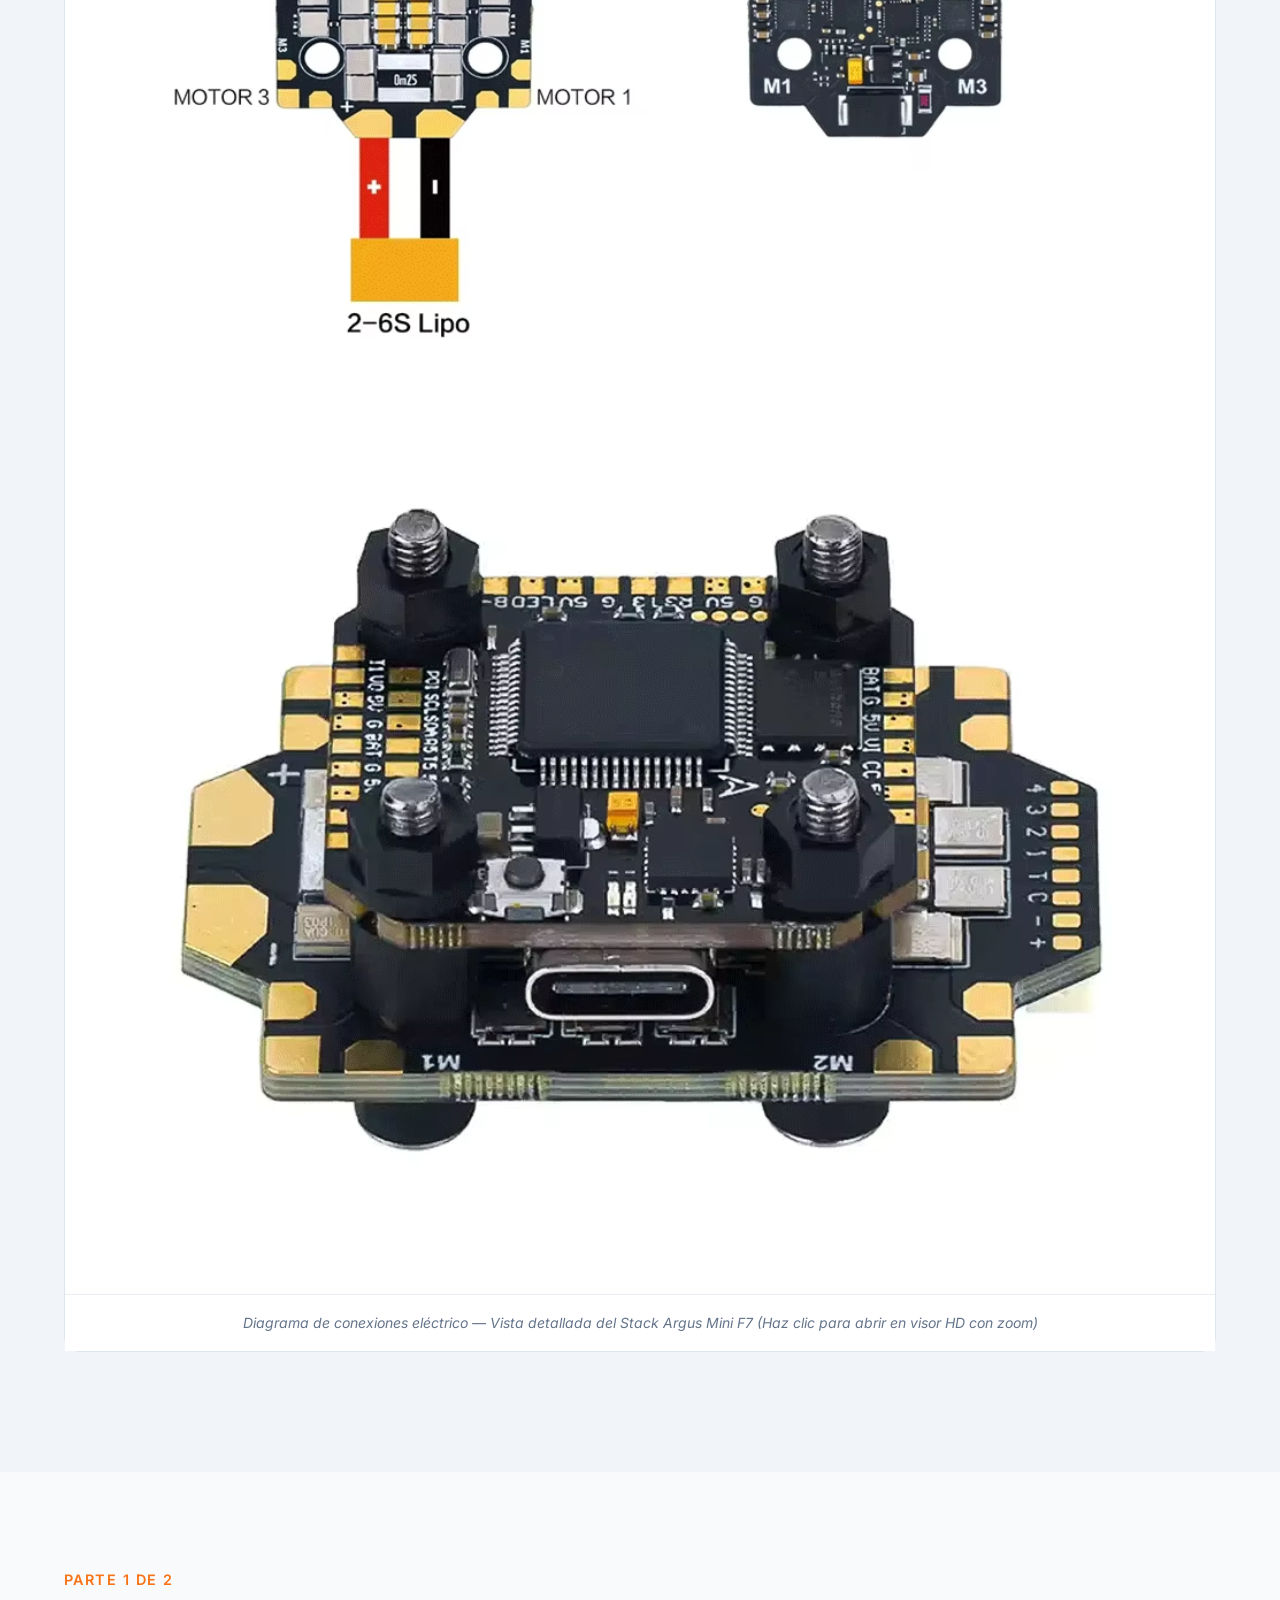
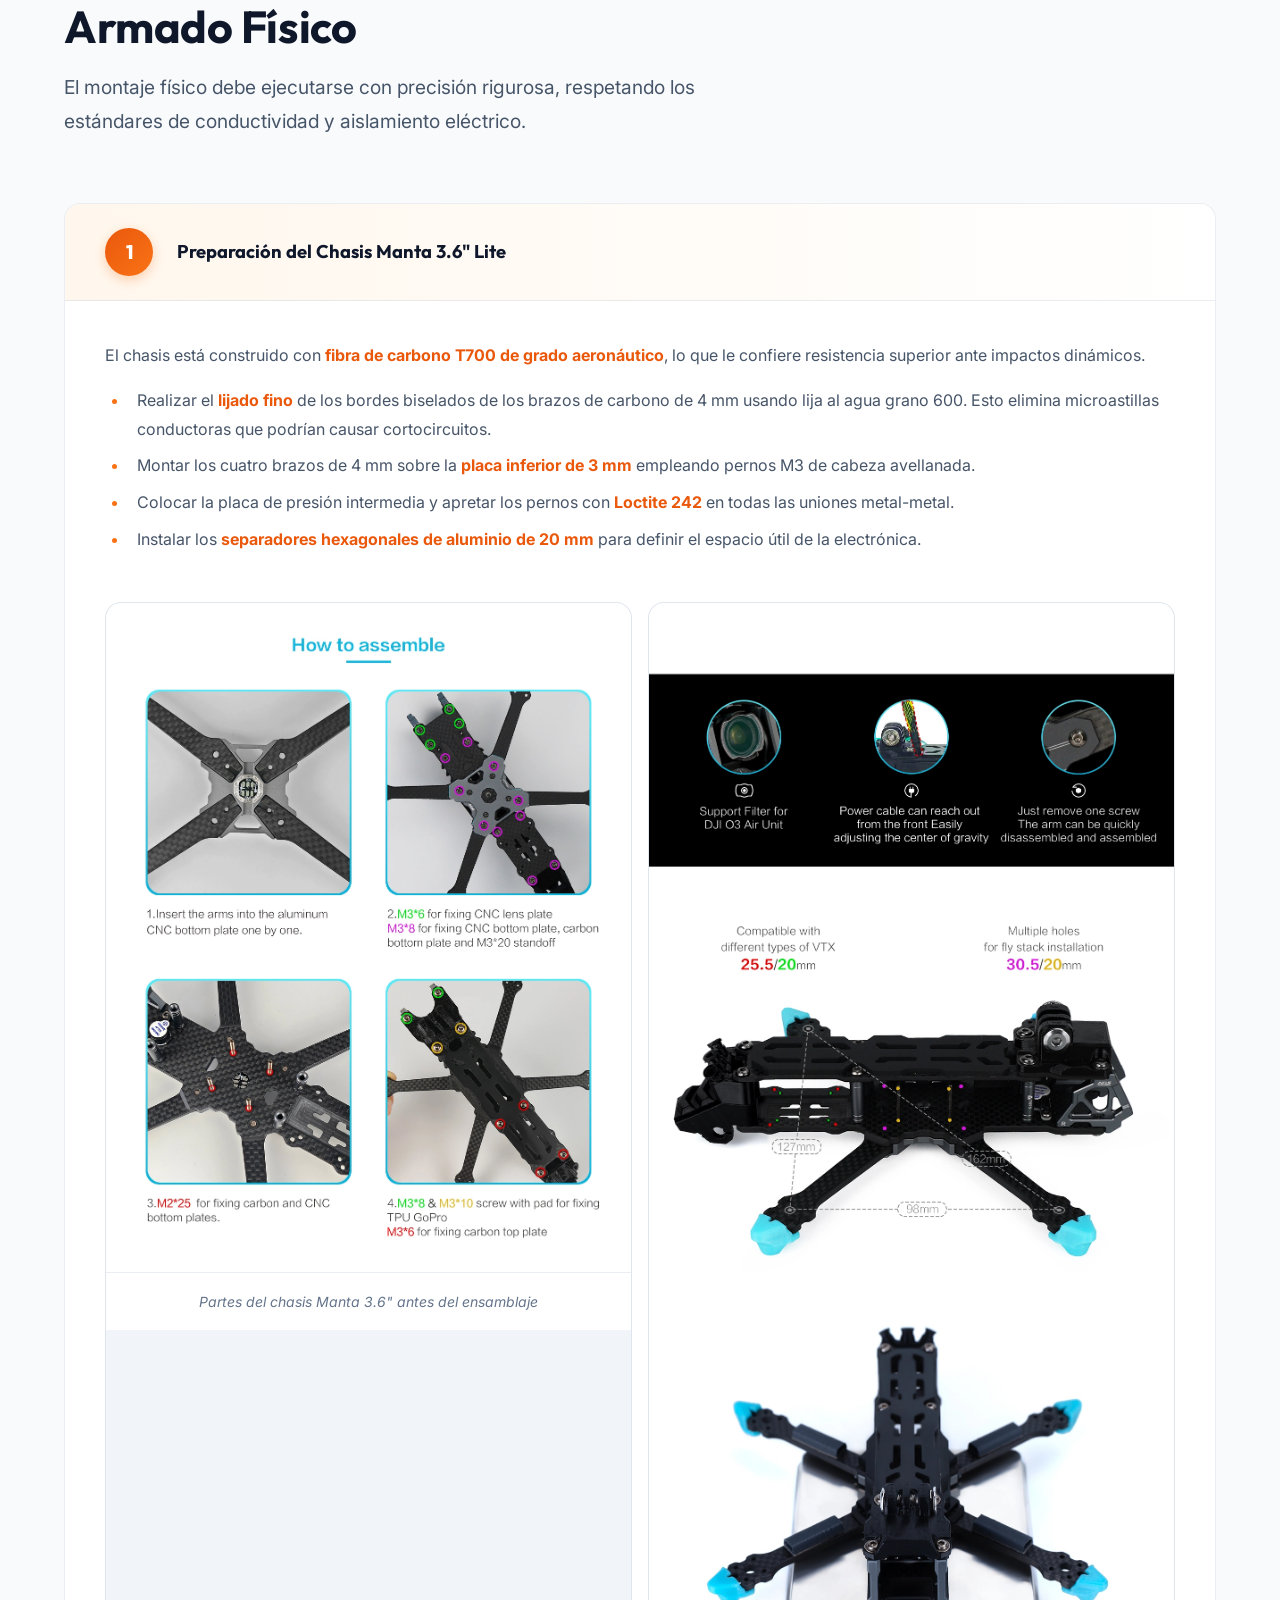
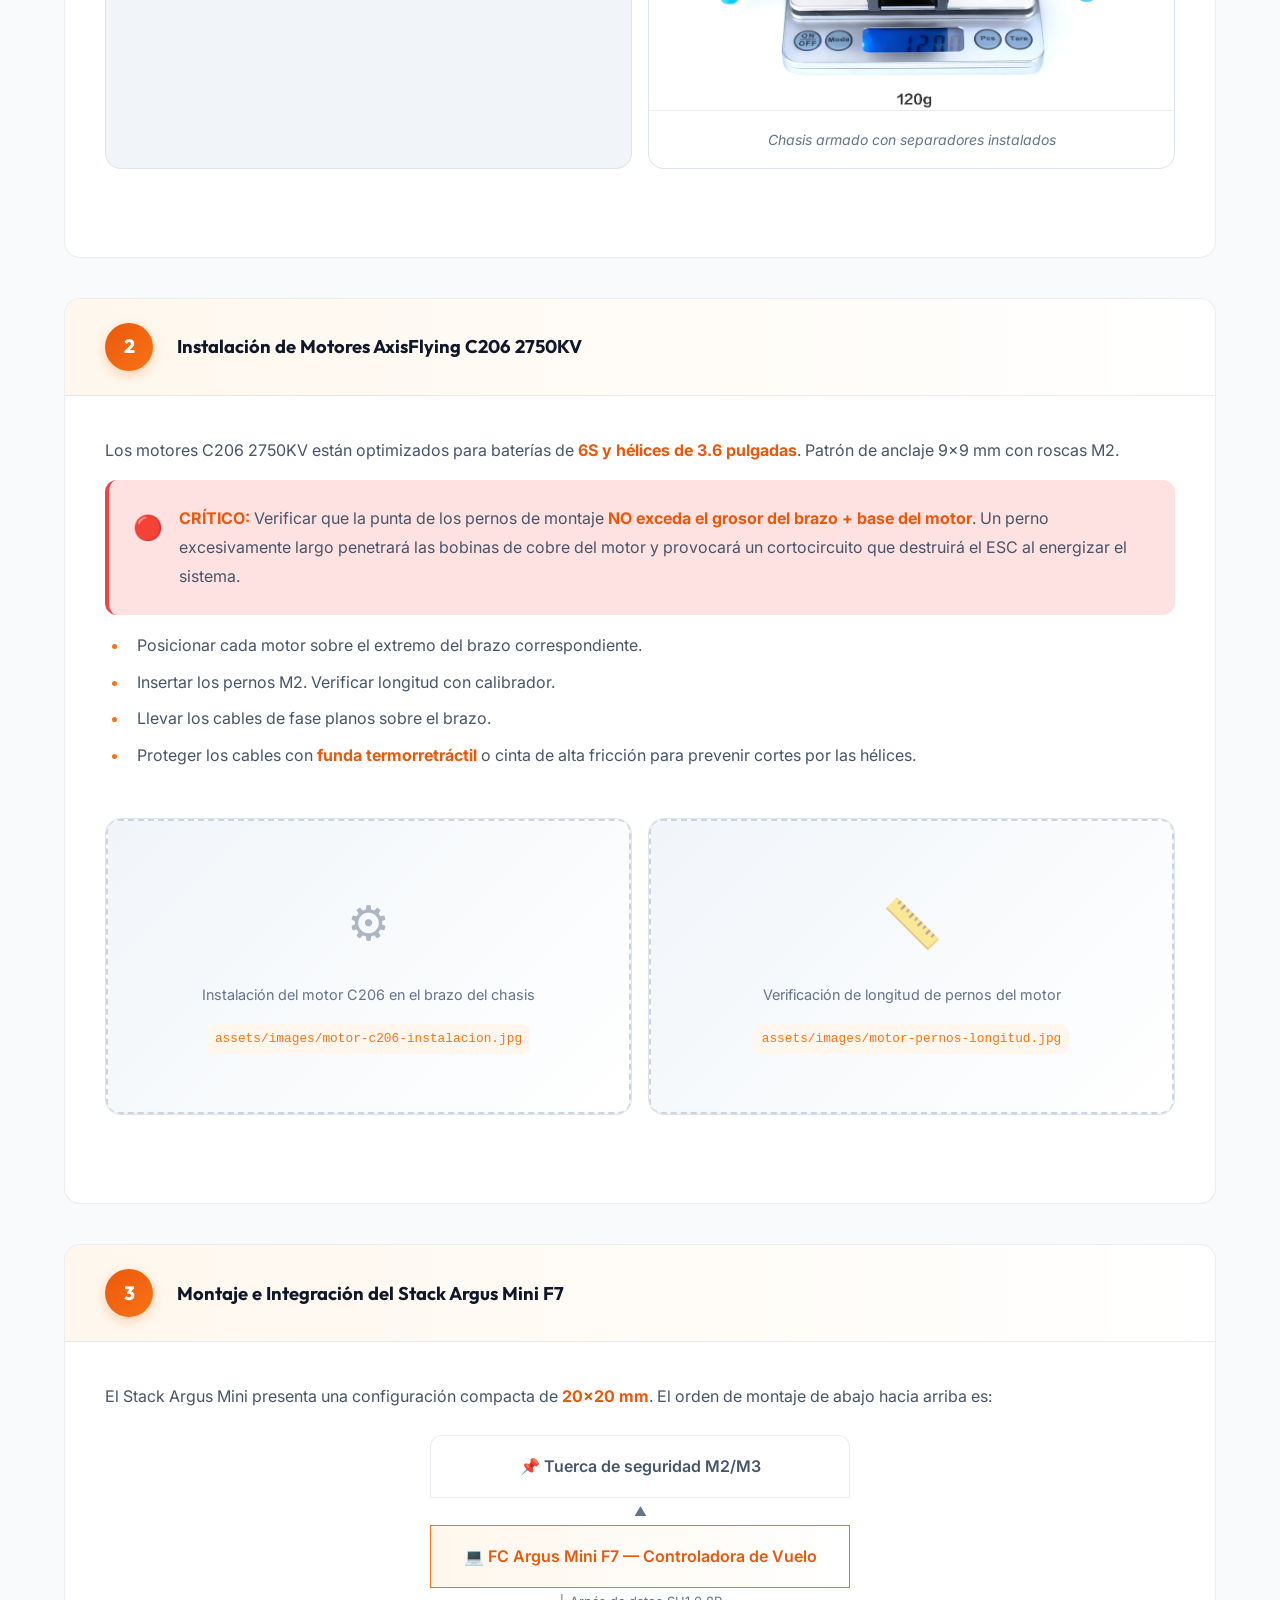
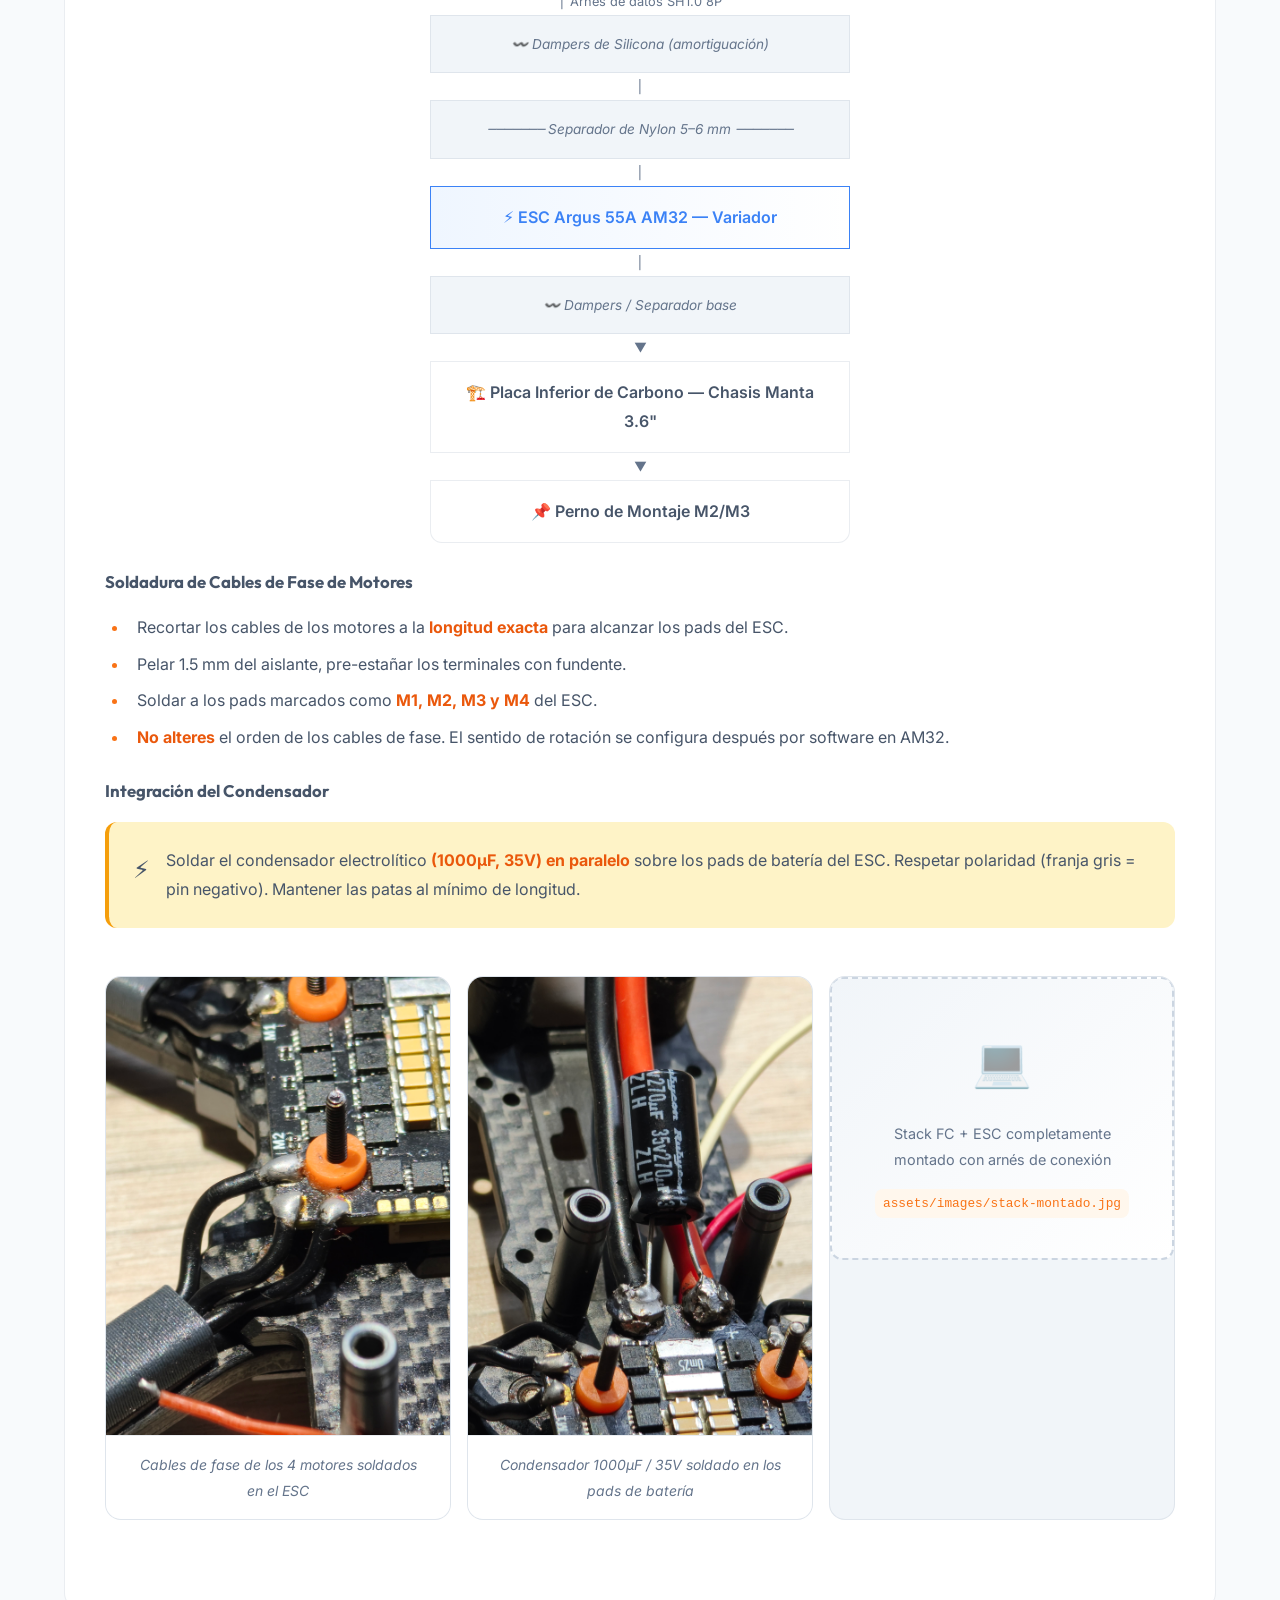
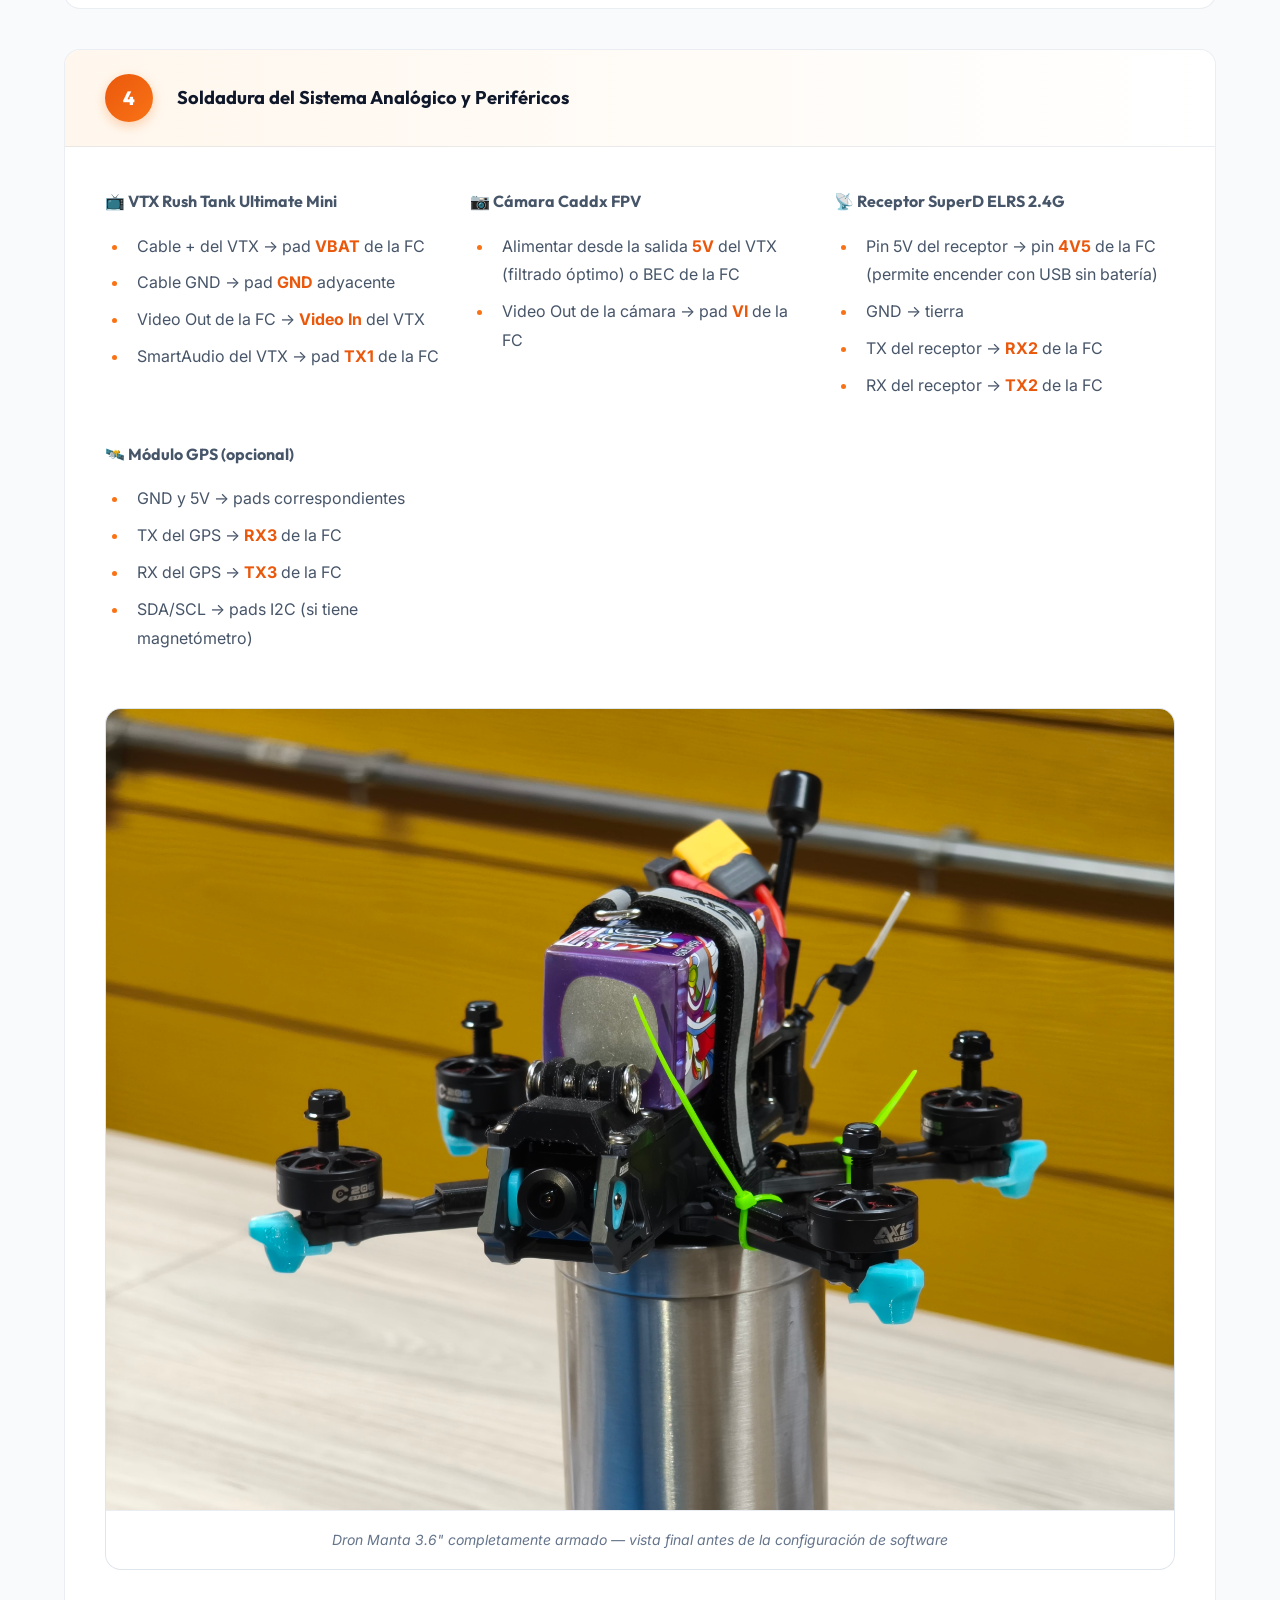
==== commit 9d7adb32: "Fix: Quitar clase reveal para asegurar que imagen grande cargue y expandir limites de zoom a 2000% c" ====
--- a/modulo-armado.html
+++ b/modulo-armado.html
@@ -487,8 +487,8 @@
       </div>
 
       <!-- Imagen del diagrama real o del PCB -->
-      <div class="img-frame reveal" style="margin-top: var(--space-lg);">
-        <img src="assets/images/wiring-diagram-manta.webp" alt="Diagrama de conexiones del Manta 3.6" class="img-zoomable" style="width: 100%; height: auto; display: block;">
+      <div class="img-frame" style="margin-top: var(--space-lg); overflow: visible;">
+        <img src="assets/images/wiring-diagram-manta.webp?v=2" alt="Diagrama de conexiones del Manta 3.6" class="img-zoomable" style="width: 100%; height: auto; display: block; max-width: none;">
         <div class="img-caption">Diagrama de conexiones eléctrico — Vista detallada del Stack Argus Mini F7 (Haz clic para abrir en visor HD con zoom)</div>
       </div>
     </div>
